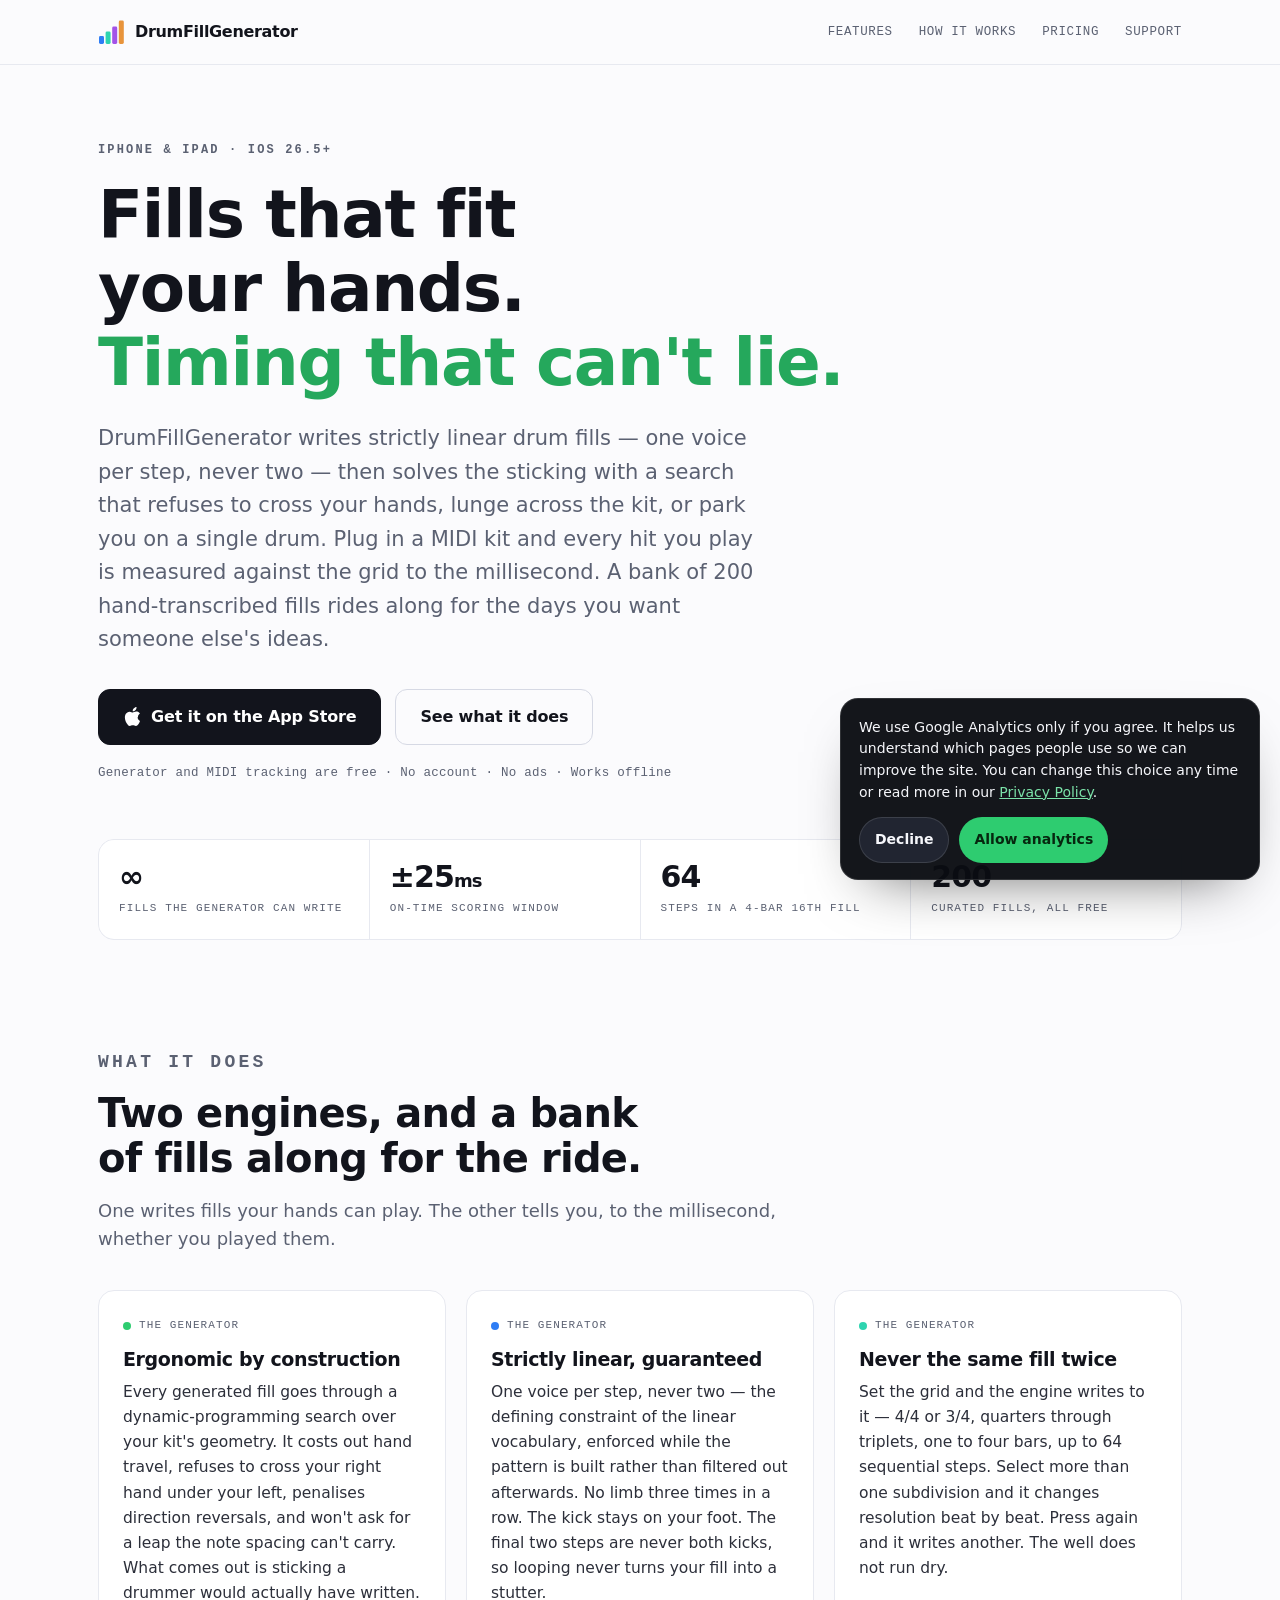
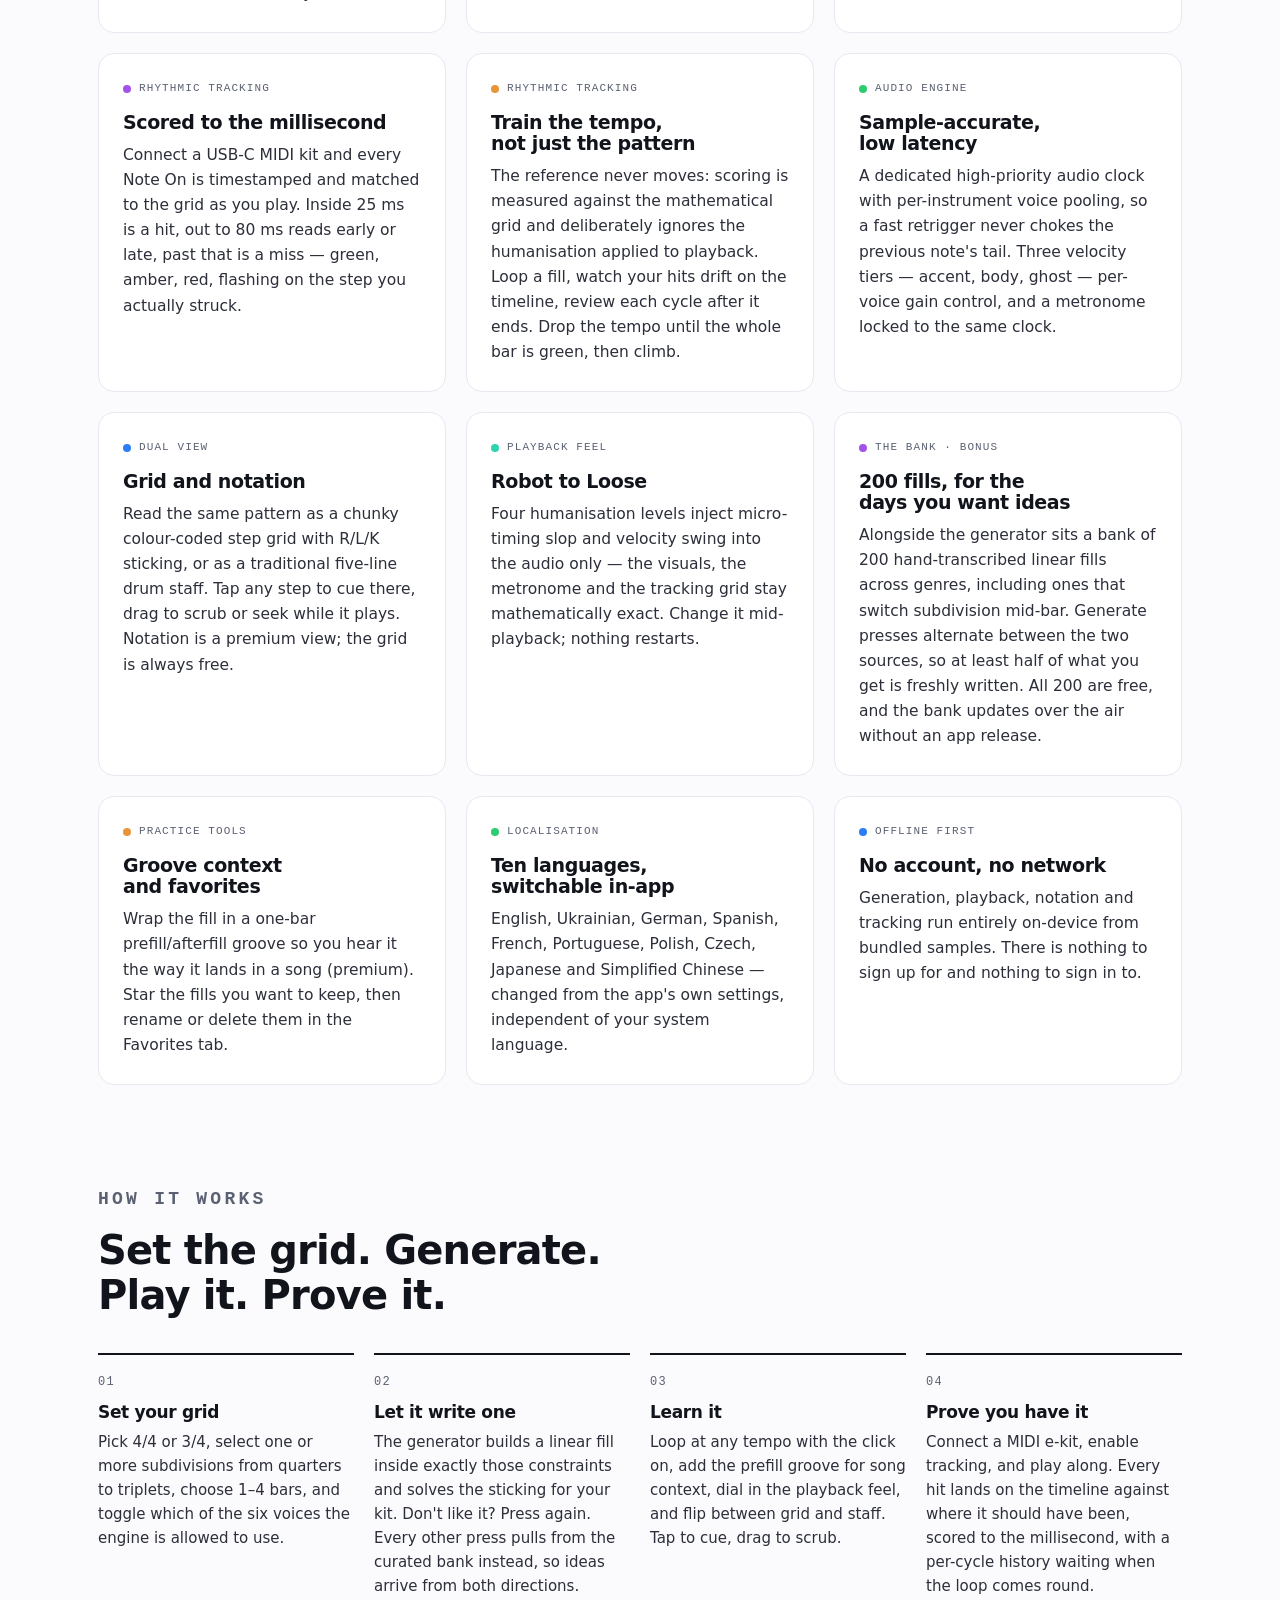
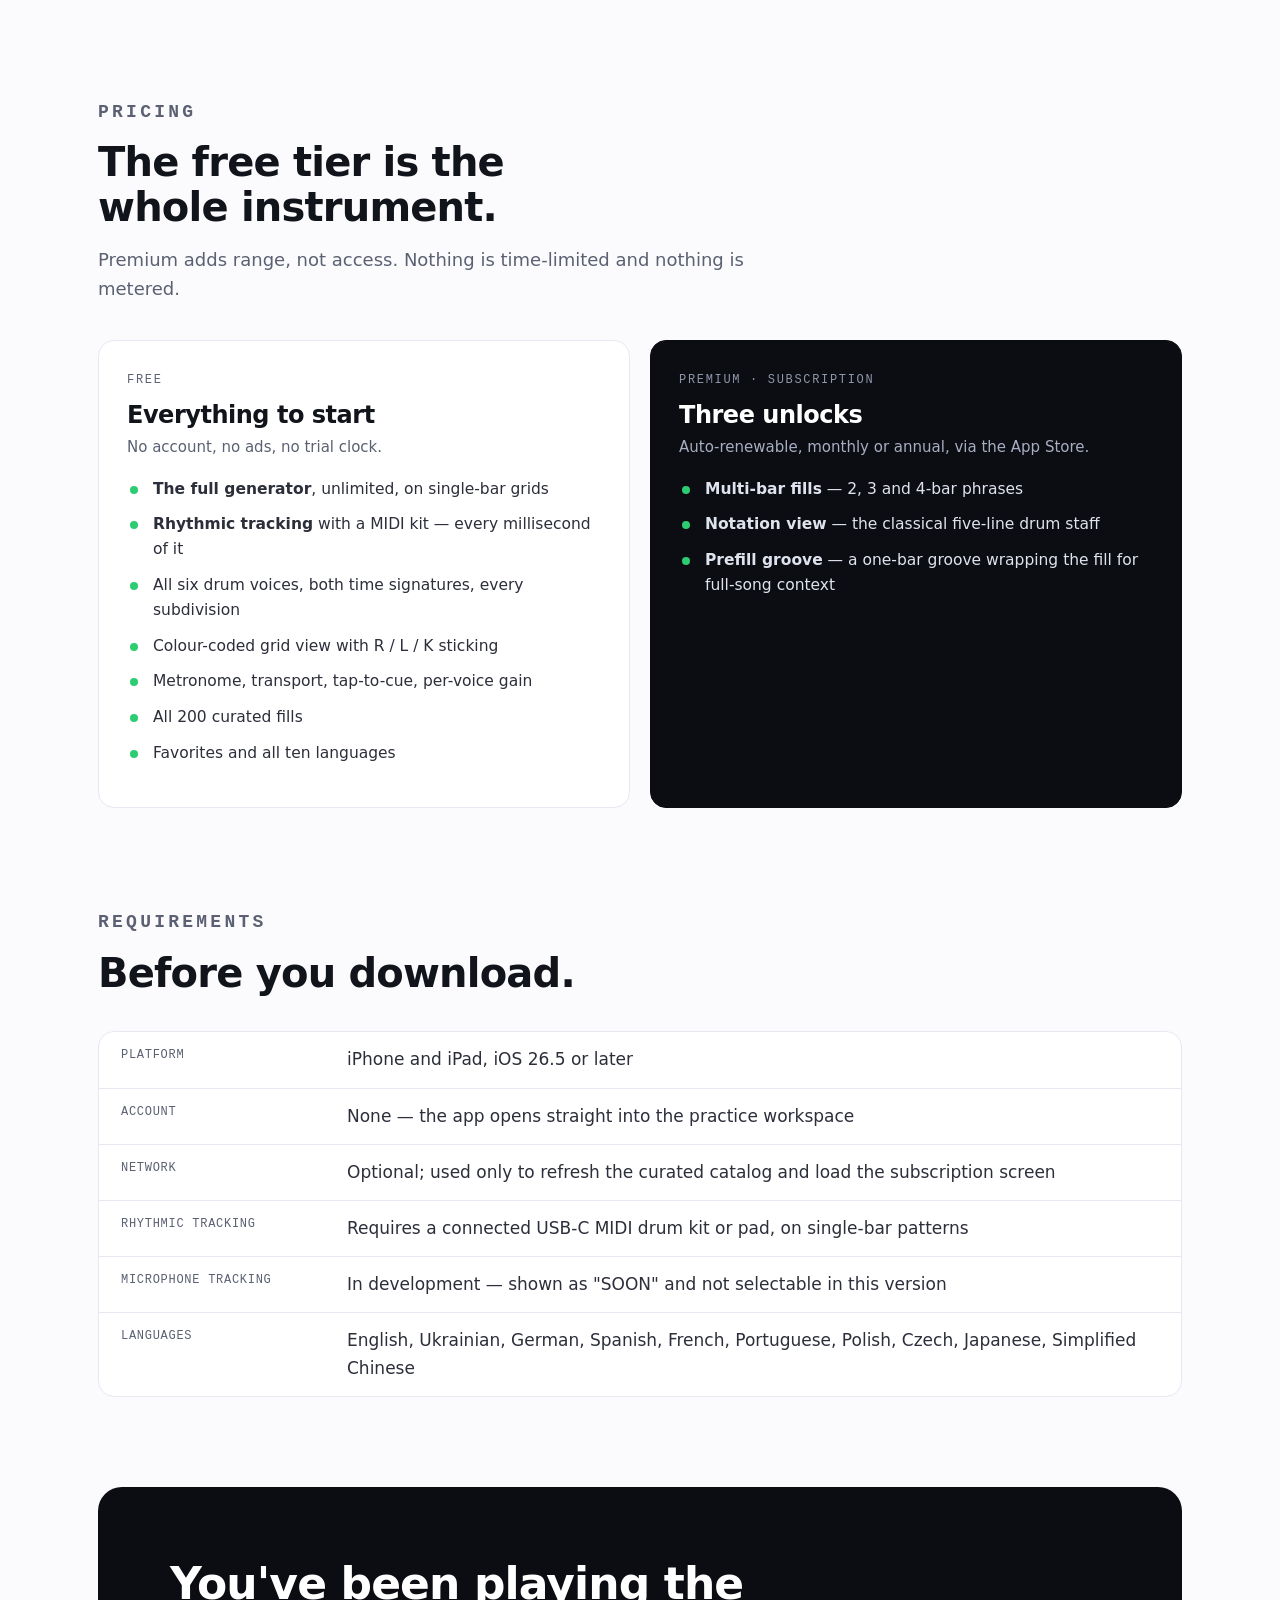
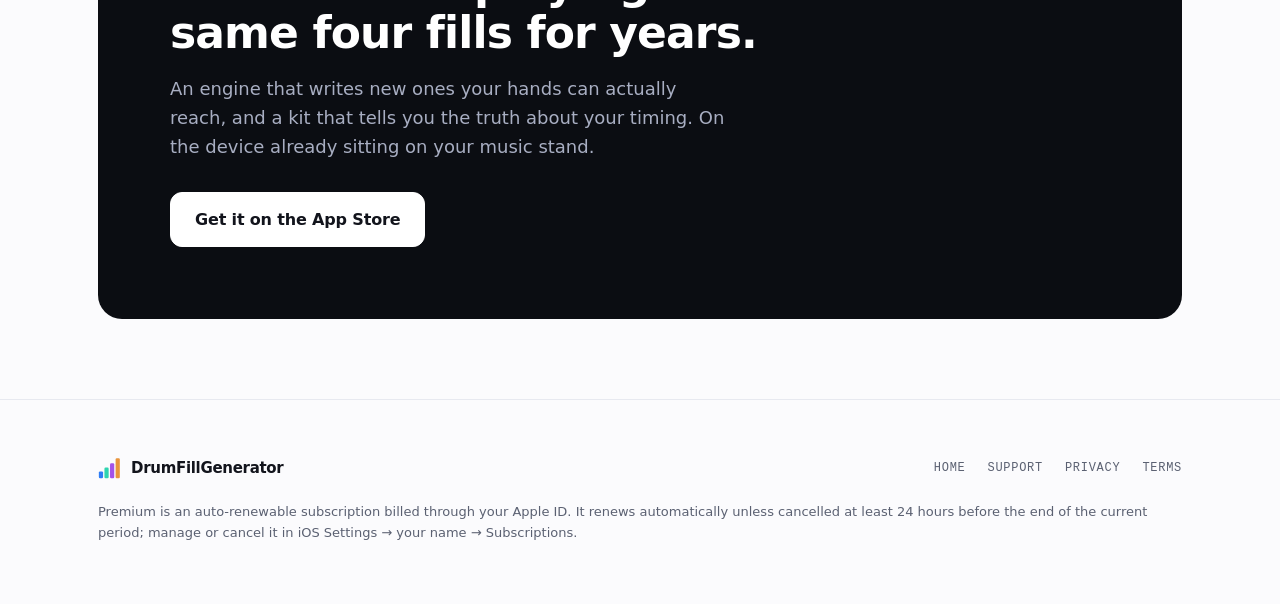
==== app.html @ 02c094da "feat: add support and marketing pages, lead with the generator and tracking Two new pages for the Ap" ====
<!DOCTYPE html>
<html lang="en">
<head>
<!-- Google Tag Manager -->
<script>(function(w,d,s,l,i){w[l]=w[l]||[];w[l].push({'gtm.start':
new Date().getTime(),event:'gtm.js'});var f=d.getElementsByTagName(s)[0],
j=d.createElement(s),dl=l!='dataLayer'?'&l='+l:'';j.async=true;j.src=
'https://www.googletagmanager.com/gtm.js?id='+i+dl;f.parentNode.insertBefore(j,f);
})(window,document,'script','dataLayer','GTM-K79T2774');</script>
<!-- End Google Tag Manager -->
<script>
  window.DRUMFILL_GA_ID = 'G-D79FNVPJES';
  window['ga-disable-' + window.DRUMFILL_GA_ID] = true;
  window.dataLayer = window.dataLayer || [];
  function gtag(){dataLayer.push(arguments);}
  gtag('consent', 'default', {
    analytics_storage: 'denied',
    ad_storage: 'denied',
    ad_user_data: 'denied',
    ad_personalization: 'denied',
    wait_for_update: 500
  });
  gtag('set', 'ads_data_redaction', true);
</script>
<script async src="https://www.googletagmanager.com/gtag/js?id=G-D79FNVPJES"></script>
<script src="consent-manager.js"></script>
<meta charset="utf-8">
<meta name="viewport" content="width=device-width, initial-scale=1">
<title>DrumFillGenerator for iOS — a drum fill engine that fits your hands</title>
<meta name="description" content="DrumFillGenerator for iPhone and iPad: an ergonomic linear drum fill generator that solves the sticking for your kit, plus real-time MIDI timing feedback scored to the millisecond. 200 curated fills included.">
<link rel="canonical" href="https://drumfillgenerator.com/app.html">
<meta name="theme-color" content="#0B0D12">
<meta name="robots" content="index, follow">
<meta property="og:type" content="website">
<meta property="og:title" content="DrumFillGenerator for iOS — a drum fill engine that fits your hands">
<meta property="og:description" content="An ergonomic linear fill generator that solves the sticking for your kit, and MIDI timing feedback scored to the millisecond. 200 curated fills along for the ride. iPhone and iPad.">
<meta property="og:url" content="https://drumfillgenerator.com/app.html">
<meta property="og:image" content="https://drumfillgenerator.com/og-image.png">
<meta property="og:image:type" content="image/png">
<meta property="og:image:width" content="1200">
<meta property="og:image:height" content="630">
<meta name="twitter:card" content="summary_large_image">
<meta name="twitter:title" content="DrumFillGenerator for iOS — a drum fill engine that fits your hands">
<meta name="twitter:description" content="An ergonomic linear fill generator that solves the sticking for your kit, and MIDI timing feedback scored to the millisecond.">
<meta name="twitter:image" content="https://drumfillgenerator.com/og-image.png">
<link rel="icon" href='data:image/svg+xml,<svg xmlns="http://www.w3.org/2000/svg" viewBox="0 0 26 26"><rect x="1" y="17" width="5" height="8" rx="1.4" fill="%232E7DF5"/><rect x="7.6" y="12.5" width="5" height="12.5" rx="1.4" fill="%232ED4B0"/><rect x="14.2" y="7.5" width="5" height="17.5" rx="1.4" fill="%23A352E8"/><rect x="20.8" y="1.5" width="5" height="23.5" rx="1.4" fill="%23E8943B"/></svg>'>
</head>
<body>
<!-- Google Tag Manager (noscript) -->
<noscript><iframe src="https://www.googletagmanager.com/ns.html?id=GTM-K79T2774"
height="0" width="0" style="display:none;visibility:hidden"></iframe></noscript>
<!-- End Google Tag Manager (noscript) -->

<!--
  APP STORE LINK
  Every store CTA on this page carries class="js-store-cta". Once the app has an
  Apple ID, replace the href on each of them with the canonical product URL:
      https://apps.apple.com/app/drumfillgenerator/id<APPLE_ID>
  Until then they point at an App Store search, which resolves rather than 404s.
-->

<style>
  :root {
    --ground: #FBFBFD;
    --surface: #FFFFFF;
    --ink: #12141C;
    --muted: #5B6172;
    --hairline: #E7E9F0;
    --hairline-strong: #D6D9E4;
    --stage: #0B0D12;

    --green: #2ECC70;
    --green-deep: #25a85c;
    --blue: #2E7DF5;
    --teal: #2ED4B0;
    --purple: #A352E8;
    --amber: #E8943B;

    --sans: ui-sans-serif, -apple-system, BlinkMacSystemFont, "Segoe UI", system-ui, sans-serif;
    --mono: ui-monospace, "SF Mono", "JetBrains Mono", "Menlo", "Cascadia Code", monospace;

    --maxw: 1140px;
    --r: 16px;
  }

  * { box-sizing: border-box; }

  body {
    margin: 0;
    background: var(--ground);
    color: var(--ink);
    font-family: var(--sans);
    font-size: 17px;
    line-height: 1.6;
    -webkit-font-smoothing: antialiased;
    text-rendering: optimizeLegibility;
  }

  .wrap { width: 100%; max-width: var(--maxw); margin: 0 auto; padding: 0 28px; }
  a { color: inherit; }

  .eyebrow {
    font-family: var(--mono); font-size: 12px; font-weight: 600;
    letter-spacing: 0.18em; text-transform: uppercase; color: var(--muted); margin: 0;
  }

  h1, h2, h3 { margin: 0; text-wrap: balance; letter-spacing: -0.02em; line-height: 1.12; }

  /* ---------- NAV ---------- */
  .nav {
    position: sticky; top: 0; z-index: 50;
    background: color-mix(in srgb, var(--ground) 86%, transparent);
    backdrop-filter: saturate(1.4) blur(12px);
    -webkit-backdrop-filter: saturate(1.4) blur(12px);
    border-bottom: 1px solid var(--hairline);
  }
  .nav-inner { display: flex; align-items: center; gap: 24px; height: 64px; }
  .brand { display: flex; align-items: center; gap: 11px; text-decoration: none; font-weight: 700; letter-spacing: -0.02em; font-size: 16px; }
  .brand svg { display: block; }
  .nav-links { display: flex; gap: 26px; margin-left: auto; align-items: center; }
  .nav-links a {
    font-family: var(--mono); font-size: 12.5px; letter-spacing: 0.05em; text-transform: uppercase;
    color: var(--muted); text-decoration: none; transition: color .18s ease;
  }
  .nav-links a:hover { color: var(--ink); }
  @media (max-width: 760px) { .nav-links { display: none; } }

  /* ---------- BUTTONS ---------- */
  .btn {
    display: inline-flex; align-items: center; gap: 10px;
    padding: 14px 24px; border-radius: 12px; text-decoration: none;
    font-weight: 700; font-size: 16px; letter-spacing: -0.01em;
    background: var(--ink); color: #fff; border: 1px solid var(--ink);
    transition: transform .16s ease, opacity .16s ease;
  }
  .btn:hover { transform: translateY(-1px); opacity: .92; }
  .btn.ghost { background: transparent; color: var(--ink); border-color: var(--hairline-strong); }
  .btn svg { display: block; }

  /* ---------- HERO ---------- */
  .hero { padding: 76px 0 8px; }
  .hero h1 { font-size: clamp(38px, 6vw, 66px); font-weight: 900; margin: 18px 0 0; }
  .hero h1 .accent { color: var(--green-deep); }
  .hero .lede { font-size: clamp(18px, 2.1vw, 21px); color: var(--muted); max-width: 660px; margin: 22px 0 0; }
  .hero .cta { display: flex; gap: 14px; flex-wrap: wrap; margin: 32px 0 0; }
  .hero .fine { font-family: var(--mono); font-size: 12.5px; color: var(--muted); margin: 18px 0 0; letter-spacing: 0.02em; }

  /* ---------- STAT STRIP ---------- */
  .stats {
    display: grid; grid-template-columns: repeat(4, 1fr); gap: 1px;
    background: var(--hairline); border: 1px solid var(--hairline);
    border-radius: var(--r); overflow: hidden; margin: 56px 0 0;
  }
  .stats .cell { background: var(--surface); padding: 22px 20px; }
  .stats .n { font-size: 30px; font-weight: 900; letter-spacing: -0.03em; line-height: 1; }
  .stats .l {
    font-family: var(--mono); font-size: 11px; letter-spacing: 0.1em; text-transform: uppercase;
    color: var(--muted); margin-top: 8px;
  }
  @media (max-width: 860px) { .stats { grid-template-columns: repeat(2, 1fr); } }

  /* ---------- SECTIONS ---------- */
  section { padding: 84px 0 0; }
  .sec-head { max-width: 700px; margin-bottom: 36px; }
  .sec-head h2 { font-size: clamp(28px, 3.6vw, 40px); font-weight: 800; margin-top: 14px; }
  .sec-head p { color: var(--muted); font-size: 18px; margin: 16px 0 0; }

  .cards { display: grid; grid-template-columns: repeat(3, 1fr); gap: 20px; }
  @media (max-width: 980px) { .cards { grid-template-columns: repeat(2, 1fr); } }
  @media (max-width: 620px) { .cards { grid-template-columns: 1fr; } }
  .card {
    background: var(--surface); border: 1px solid var(--hairline);
    border-radius: var(--r); padding: 26px 24px;
  }
  .card .tag {
    font-family: var(--mono); font-size: 11px; letter-spacing: 0.1em; text-transform: uppercase;
    color: var(--muted); display: flex; align-items: center; gap: 8px;
  }
  .card .tag::before { content: ""; width: 8px; height: 8px; border-radius: 50%; background: var(--green); }
  .card.b .tag::before { background: var(--blue); }
  .card.t .tag::before { background: var(--teal); }
  .card.p .tag::before { background: var(--purple); }
  .card.a .tag::before { background: var(--amber); }
  .card h3 { font-size: 19px; font-weight: 800; margin: 14px 0 10px; }
  .card p { color: #2c2f3a; margin: 0; font-size: 15.5px; line-height: 1.62; }

  /* ---------- STEPS ---------- */
  .steps { display: grid; grid-template-columns: repeat(4, 1fr); gap: 20px; }
  @media (max-width: 900px) { .steps { grid-template-columns: repeat(2, 1fr); } }
  @media (max-width: 560px) { .steps { grid-template-columns: 1fr; } }
  .step { border-top: 2px solid var(--ink); padding-top: 18px; }
  .step .n { font-family: var(--mono); font-size: 12px; letter-spacing: 0.1em; color: var(--muted); }
  .step h3 { font-size: 17px; font-weight: 800; margin: 10px 0 8px; }
  .step p { color: #2c2f3a; font-size: 15px; margin: 0; }

  /* ---------- PRICING ---------- */
  .tiers { display: grid; grid-template-columns: 1fr 1fr; gap: 20px; }
  @media (max-width: 760px) { .tiers { grid-template-columns: 1fr; } }
  .tier {
    background: var(--surface); border: 1px solid var(--hairline);
    border-radius: var(--r); padding: 30px 28px;
  }
  .tier.pro { background: var(--stage); border-color: var(--stage); color: #fff; }
  .tier .name {
    font-family: var(--mono); font-size: 12px; letter-spacing: 0.14em; text-transform: uppercase; color: var(--muted);
  }
  .tier.pro .name { color: #8f96ab; }
  .tier h3 { font-size: 24px; font-weight: 800; margin: 12px 0 6px; }
  .tier .sub { color: var(--muted); font-size: 15px; margin: 0 0 18px; }
  .tier.pro .sub { color: #a8aec2; }
  .tier ul { list-style: none; margin: 0; padding: 0; }
  .tier li { position: relative; padding-left: 26px; margin: 11px 0; font-size: 15.5px; color: #2c2f3a; }
  .tier.pro li { color: #dfe3ee; }
  .tier li::before {
    content: ""; position: absolute; left: 3px; top: 9px;
    width: 8px; height: 8px; border-radius: 50%; background: var(--green);
  }

  /* ---------- SPEC ---------- */
  .spec { border: 1px solid var(--hairline); border-radius: var(--r); overflow: hidden; background: var(--surface); }
  .spec .r { display: flex; gap: 16px; padding: 14px 22px; border-top: 1px solid var(--hairline); flex-wrap: wrap; }
  .spec .r:first-child { border-top: 0; }
  .spec .k {
    font-family: var(--mono); font-size: 12px; letter-spacing: 0.06em; text-transform: uppercase;
    color: var(--muted); min-width: 210px;
  }
  .spec .v { color: #2c2f3a; flex: 1; min-width: 220px; }

  /* ---------- CLOSER ---------- */
  .closer {
    margin: 90px 0 0; background: var(--stage); color: #fff;
    border-radius: 24px; padding: clamp(40px, 6vw, 72px);
  }
  .closer h2 { font-size: clamp(28px, 4vw, 44px); font-weight: 900; }
  .closer p { color: #a8aec2; font-size: 18px; max-width: 560px; margin: 18px 0 0; }
  .closer .btn { background: #fff; color: var(--ink); border-color: #fff; margin-top: 30px; }

  /* ---------- FOOTER ---------- */
  .foot { padding: 56px 0 60px; margin-top: 80px; border-top: 1px solid var(--hairline); }
  .foot-inner { display: flex; justify-content: space-between; gap: 24px; flex-wrap: wrap; align-items: center; }
  .foot .brand { font-size: 15px; }
  .foot-links { display: flex; gap: 22px; flex-wrap: wrap; }
  .foot-links a {
    font-family: var(--mono); font-size: 12px; letter-spacing: 0.06em; text-transform: uppercase;
    color: var(--muted); text-decoration: none; transition: color .18s ease;
  }
  .foot-links a:hover { color: var(--ink); }
  .foot .legal { font-size: 13px; color: var(--muted); margin: 22px 0 0; }

  :focus-visible { outline: 2px solid var(--green); outline-offset: 2px; border-radius: 4px; }
</style>

<!-- NAV -->
<nav class="nav">
  <div class="wrap nav-inner">
    <a class="brand" href="index.html" aria-label="DrumFillGenerator home">
      <svg width="26" height="26" viewBox="0 0 26 26" fill="none" aria-hidden="true">
        <rect x="1" y="17" width="5" height="8" rx="1.4" fill="#2E7DF5"/>
        <rect x="7.6" y="12.5" width="5" height="12.5" rx="1.4" fill="#2ED4B0"/>
        <rect x="14.2" y="7.5" width="5" height="17.5" rx="1.4" fill="#A352E8"/>
        <rect x="20.8" y="1.5" width="5" height="23.5" rx="1.4" fill="#E8943B"/>
      </svg>
      <span>DrumFillGenerator</span>
    </a>
    <div class="nav-links">
      <a href="#features">Features</a>
      <a href="#how">How it works</a>
      <a href="#pricing">Pricing</a>
      <a href="support.html">Support</a>
    </div>
  </div>
</nav>

<!-- HERO -->
<header class="hero">
  <div class="wrap">
    <p class="eyebrow">iPhone &amp; iPad · iOS 26.5+</p>
    <h1>Fills that fit<br>your hands.<br><span class="accent">Timing that can't lie.</span></h1>
    <p class="lede">DrumFillGenerator writes strictly linear drum fills — one voice per step, never two — then solves the sticking with a search that refuses to cross your hands, lunge across the kit, or park you on a single drum. Plug in a MIDI kit and every hit you play is measured against the grid to the millisecond. A bank of 200 hand-transcribed fills rides along for the days you want someone else's ideas.</p>
    <div class="cta">
      <a class="btn js-store-cta" href="https://apps.apple.com/search?term=drumfillgenerator">
        <svg width="18" height="21" viewBox="0 0 17 20" fill="currentColor" aria-hidden="true"><path d="M14.1 10.6c0-2.3 1.9-3.4 2-3.5-1.1-1.6-2.8-1.8-3.4-1.8-1.4-.1-2.8.9-3.5.9-.7 0-1.8-.9-3-.8-1.5 0-2.9.9-3.7 2.3-1.6 2.7-.4 6.8 1.1 9 .7 1.1 1.6 2.3 2.8 2.3 1.1 0 1.5-.7 2.9-.7 1.3 0 1.7.7 2.9.7 1.2 0 2-1.1 2.7-2.2.9-1.2 1.2-2.5 1.2-2.5 0-.1-2.3-.9-2.3-3.5zM11.9 3.8c.6-.8 1-1.8.9-2.9-.9 0-2 .6-2.7 1.4-.6.7-1.1 1.8-.9 2.8 1 .1 2-.5 2.7-1.3z"/></svg>
        Get it on the App Store
      </a>
      <a class="btn ghost" href="#features">See what it does</a>
    </div>
    <p class="fine">Generator and MIDI tracking are free · No account · No ads · Works offline</p>

    <div class="stats">
      <div class="cell"><div class="n">∞</div><div class="l">Fills the generator can write</div></div>
      <div class="cell"><div class="n">±25<span style="font-size:18px">ms</span></div><div class="l">On-time scoring window</div></div>
      <div class="cell"><div class="n">64</div><div class="l">Steps in a 4-bar 16th fill</div></div>
      <div class="cell"><div class="n">200</div><div class="l">Curated fills, all free</div></div>
    </div>
  </div>
</header>

<!-- FEATURES -->
<section id="features">
  <div class="wrap">
    <div class="sec-head">
      <p class="eyebrow">What it does</p>
      <h2>Two engines, and a bank of fills along for the ride.</h2>
      <p>One writes fills your hands can play. The other tells you, to the millisecond, whether you played them.</p>
    </div>

    <div class="cards">
      <div class="card">
        <div class="tag">The generator</div>
        <h3>Ergonomic by construction</h3>
        <p>Every generated fill goes through a dynamic-programming search over your kit's geometry. It costs out hand travel, refuses to cross your right hand under your left, penalises direction reversals, and won't ask for a leap the note spacing can't carry. What comes out is sticking a drummer would actually have written.</p>
      </div>

      <div class="card b">
        <div class="tag">The generator</div>
        <h3>Strictly linear, guaranteed</h3>
        <p>One voice per step, never two — the defining constraint of the linear vocabulary, enforced while the pattern is built rather than filtered out afterwards. No limb three times in a row. The kick stays on your foot. The final two steps are never both kicks, so looping never turns your fill into a stutter.</p>
      </div>

      <div class="card t">
        <div class="tag">The generator</div>
        <h3>Never the same fill twice</h3>
        <p>Set the grid and the engine writes to it — 4/4 or 3/4, quarters through triplets, one to four bars, up to 64 sequential steps. Select more than one subdivision and it changes resolution beat by beat. Press again and it writes another. The well does not run dry.</p>
      </div>

      <div class="card p">
        <div class="tag">Rhythmic tracking</div>
        <h3>Scored to the millisecond</h3>
        <p>Connect a USB-C MIDI kit and every Note On is timestamped and matched to the grid as you play. Inside 25 ms is a hit, out to 80 ms reads early or late, past that is a miss — green, amber, red, flashing on the step you actually struck.</p>
      </div>

      <div class="card a">
        <div class="tag">Rhythmic tracking</div>
        <h3>Train the tempo, not just the pattern</h3>
        <p>The reference never moves: scoring is measured against the mathematical grid and deliberately ignores the humanisation applied to playback. Loop a fill, watch your hits drift on the timeline, review each cycle after it ends. Drop the tempo until the whole bar is green, then climb.</p>
      </div>

      <div class="card">
        <div class="tag">Audio engine</div>
        <h3>Sample-accurate, low latency</h3>
        <p>A dedicated high-priority audio clock with per-instrument voice pooling, so a fast retrigger never chokes the previous note's tail. Three velocity tiers — accent, body, ghost — per-voice gain control, and a metronome locked to the same clock.</p>
      </div>

      <div class="card b">
        <div class="tag">Dual view</div>
        <h3>Grid and notation</h3>
        <p>Read the same pattern as a chunky colour-coded step grid with R/L/K sticking, or as a traditional five-line drum staff. Tap any step to cue there, drag to scrub or seek while it plays. Notation is a premium view; the grid is always free.</p>
      </div>

      <div class="card t">
        <div class="tag">Playback feel</div>
        <h3>Robot to Loose</h3>
        <p>Four humanisation levels inject micro-timing slop and velocity swing into the audio only — the visuals, the metronome and the tracking grid stay mathematically exact. Change it mid-playback; nothing restarts.</p>
      </div>

      <div class="card p">
        <div class="tag">The bank · bonus</div>
        <h3>200 fills, for the days you want ideas</h3>
        <p>Alongside the generator sits a bank of 200 hand-transcribed linear fills across genres, including ones that switch subdivision mid-bar. Generate presses alternate between the two sources, so at least half of what you get is freshly written. All 200 are free, and the bank updates over the air without an app release.</p>
      </div>

      <div class="card a">
        <div class="tag">Practice tools</div>
        <h3>Groove context and favorites</h3>
        <p>Wrap the fill in a one-bar prefill/afterfill groove so you hear it the way it lands in a song (premium). Star the fills you want to keep, then rename or delete them in the Favorites tab.</p>
      </div>

      <div class="card">
        <div class="tag">Localisation</div>
        <h3>Ten languages, switchable in-app</h3>
        <p>English, Ukrainian, German, Spanish, French, Portuguese, Polish, Czech, Japanese and Simplified Chinese — changed from the app's own settings, independent of your system language.</p>
      </div>

      <div class="card b">
        <div class="tag">Offline first</div>
        <h3>No account, no network</h3>
        <p>Generation, playback, notation and tracking run entirely on-device from bundled samples. There is nothing to sign up for and nothing to sign in to.</p>
      </div>
    </div>
  </div>
</section>

<!-- HOW -->
<section id="how">
  <div class="wrap">
    <div class="sec-head">
      <p class="eyebrow">How it works</p>
      <h2>Set the grid. Generate. Play it. Prove it.</h2>
    </div>
    <div class="steps">
      <div class="step">
        <div class="n">01</div>
        <h3>Set your grid</h3>
        <p>Pick 4/4 or 3/4, select one or more subdivisions from quarters to triplets, choose 1–4 bars, and toggle which of the six voices the engine is allowed to use.</p>
      </div>
      <div class="step">
        <div class="n">02</div>
        <h3>Let it write one</h3>
        <p>The generator builds a linear fill inside exactly those constraints and solves the sticking for your kit. Don't like it? Press again. Every other press pulls from the curated bank instead, so ideas arrive from both directions.</p>
      </div>
      <div class="step">
        <div class="n">03</div>
        <h3>Learn it</h3>
        <p>Loop at any tempo with the click on, add the prefill groove for song context, dial in the playback feel, and flip between grid and staff. Tap to cue, drag to scrub.</p>
      </div>
      <div class="step">
        <div class="n">04</div>
        <h3>Prove you have it</h3>
        <p>Connect a MIDI e-kit, enable tracking, and play along. Every hit lands on the timeline against where it should have been, scored to the millisecond, with a per-cycle history waiting when the loop comes round.</p>
      </div>
    </div>
  </div>
</section>

<!-- PRICING -->
<section id="pricing">
  <div class="wrap">
    <div class="sec-head">
      <p class="eyebrow">Pricing</p>
      <h2>The free tier is the whole instrument.</h2>
      <p>Premium adds range, not access. Nothing is time-limited and nothing is metered.</p>
    </div>
    <div class="tiers">
      <div class="tier">
        <div class="name">Free</div>
        <h3>Everything to start</h3>
        <p class="sub">No account, no ads, no trial clock.</p>
        <ul>
          <li><b>The full generator</b>, unlimited, on single-bar grids</li>
          <li><b>Rhythmic tracking</b> with a MIDI kit — every millisecond of it</li>
          <li>All six drum voices, both time signatures, every subdivision</li>
          <li>Colour-coded grid view with R / L / K sticking</li>
          <li>Metronome, transport, tap-to-cue, per-voice gain</li>
          <li>All 200 curated fills</li>
          <li>Favorites and all ten languages</li>
        </ul>
      </div>
      <div class="tier pro">
        <div class="name">Premium · subscription</div>
        <h3>Three unlocks</h3>
        <p class="sub">Auto-renewable, monthly or annual, via the App Store.</p>
        <ul>
          <li><b>Multi-bar fills</b> — 2, 3 and 4-bar phrases</li>
          <li><b>Notation view</b> — the classical five-line drum staff</li>
          <li><b>Prefill groove</b> — a one-bar groove wrapping the fill for full-song context</li>
        </ul>
      </div>
    </div>
  </div>
</section>

<!-- SPECS -->
<section id="specs">
  <div class="wrap">
    <div class="sec-head">
      <p class="eyebrow">Requirements</p>
      <h2>Before you download.</h2>
    </div>
    <div class="spec">
      <div class="r"><div class="k">Platform</div><div class="v">iPhone and iPad, iOS 26.5 or later</div></div>
      <div class="r"><div class="k">Account</div><div class="v">None — the app opens straight into the practice workspace</div></div>
      <div class="r"><div class="k">Network</div><div class="v">Optional; used only to refresh the curated catalog and load the subscription screen</div></div>
      <div class="r"><div class="k">Rhythmic tracking</div><div class="v">Requires a connected USB-C MIDI drum kit or pad, on single-bar patterns</div></div>
      <div class="r"><div class="k">Microphone tracking</div><div class="v">In development — shown as "SOON" and not selectable in this version</div></div>
      <div class="r"><div class="k">Languages</div><div class="v">English, Ukrainian, German, Spanish, French, Portuguese, Polish, Czech, Japanese, Simplified Chinese</div></div>
    </div>

    <div class="closer">
      <h2>You've been playing the same four fills for years.</h2>
      <p>An engine that writes new ones your hands can actually reach, and a kit that tells you the truth about your timing. On the device already sitting on your music stand.</p>
      <a class="btn js-store-cta" href="https://apps.apple.com/search?term=drumfillgenerator">Get it on the App Store</a>
    </div>
  </div>
</section>

<!-- FOOTER -->
<footer class="foot">
  <div class="wrap">
    <div class="foot-inner">
      <a class="brand" href="index.html">
        <svg width="22" height="22" viewBox="0 0 26 26" fill="none" aria-hidden="true">
          <rect x="1" y="17" width="5" height="8" rx="1.4" fill="#2E7DF5"/>
          <rect x="7.6" y="12.5" width="5" height="12.5" rx="1.4" fill="#2ED4B0"/>
          <rect x="14.2" y="7.5" width="5" height="17.5" rx="1.4" fill="#A352E8"/>
          <rect x="20.8" y="1.5" width="5" height="23.5" rx="1.4" fill="#E8943B"/>
        </svg>
        <span>DrumFillGenerator</span>
      </a>
      <div class="foot-links">
        <a href="index.html">Home</a>
        <a href="support.html">Support</a>
        <a href="privacy.html">Privacy</a>
        <a href="terms.html">Terms</a>
      </div>
    </div>
    <p class="legal">Premium is an auto-renewable subscription billed through your Apple ID. It renews automatically unless cancelled at least 24 hours before the end of the current period; manage or cancel it in iOS Settings → your name → Subscriptions.</p>
  </div>
</footer>
</body>
</html>
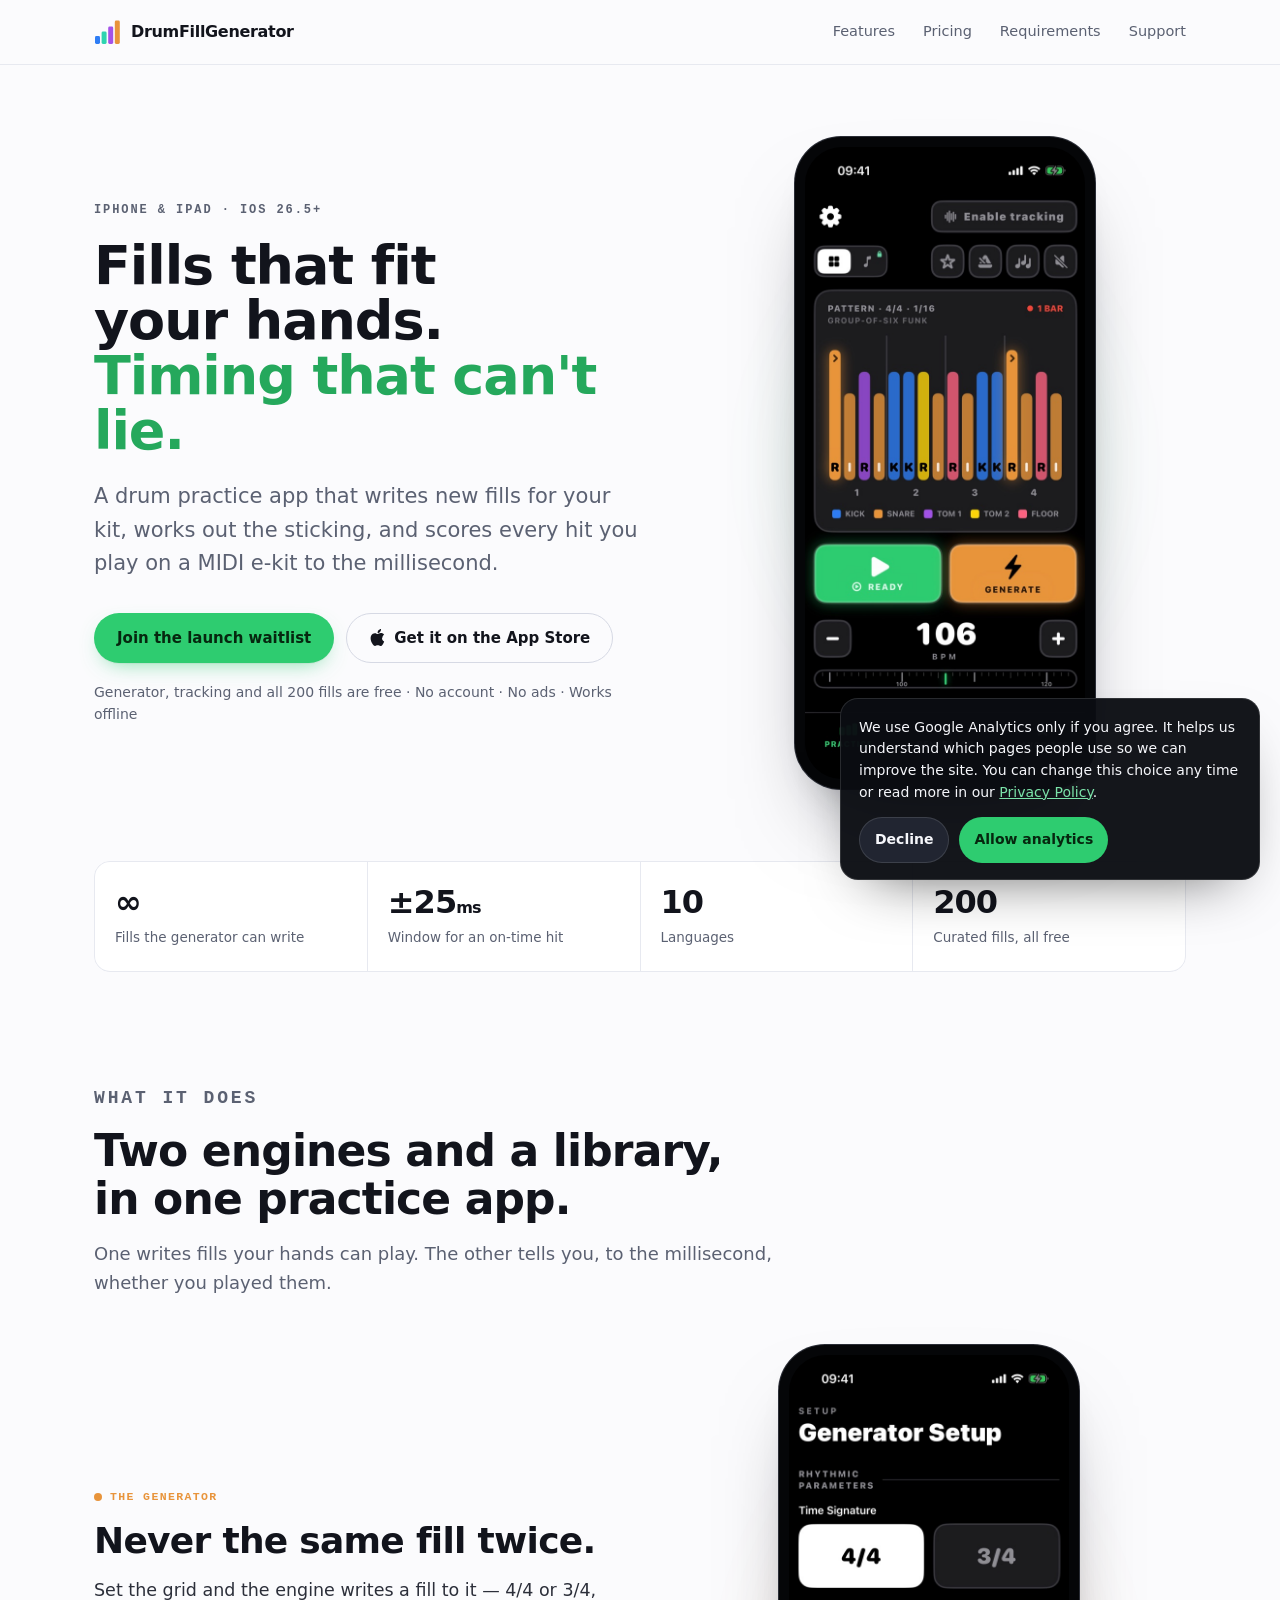
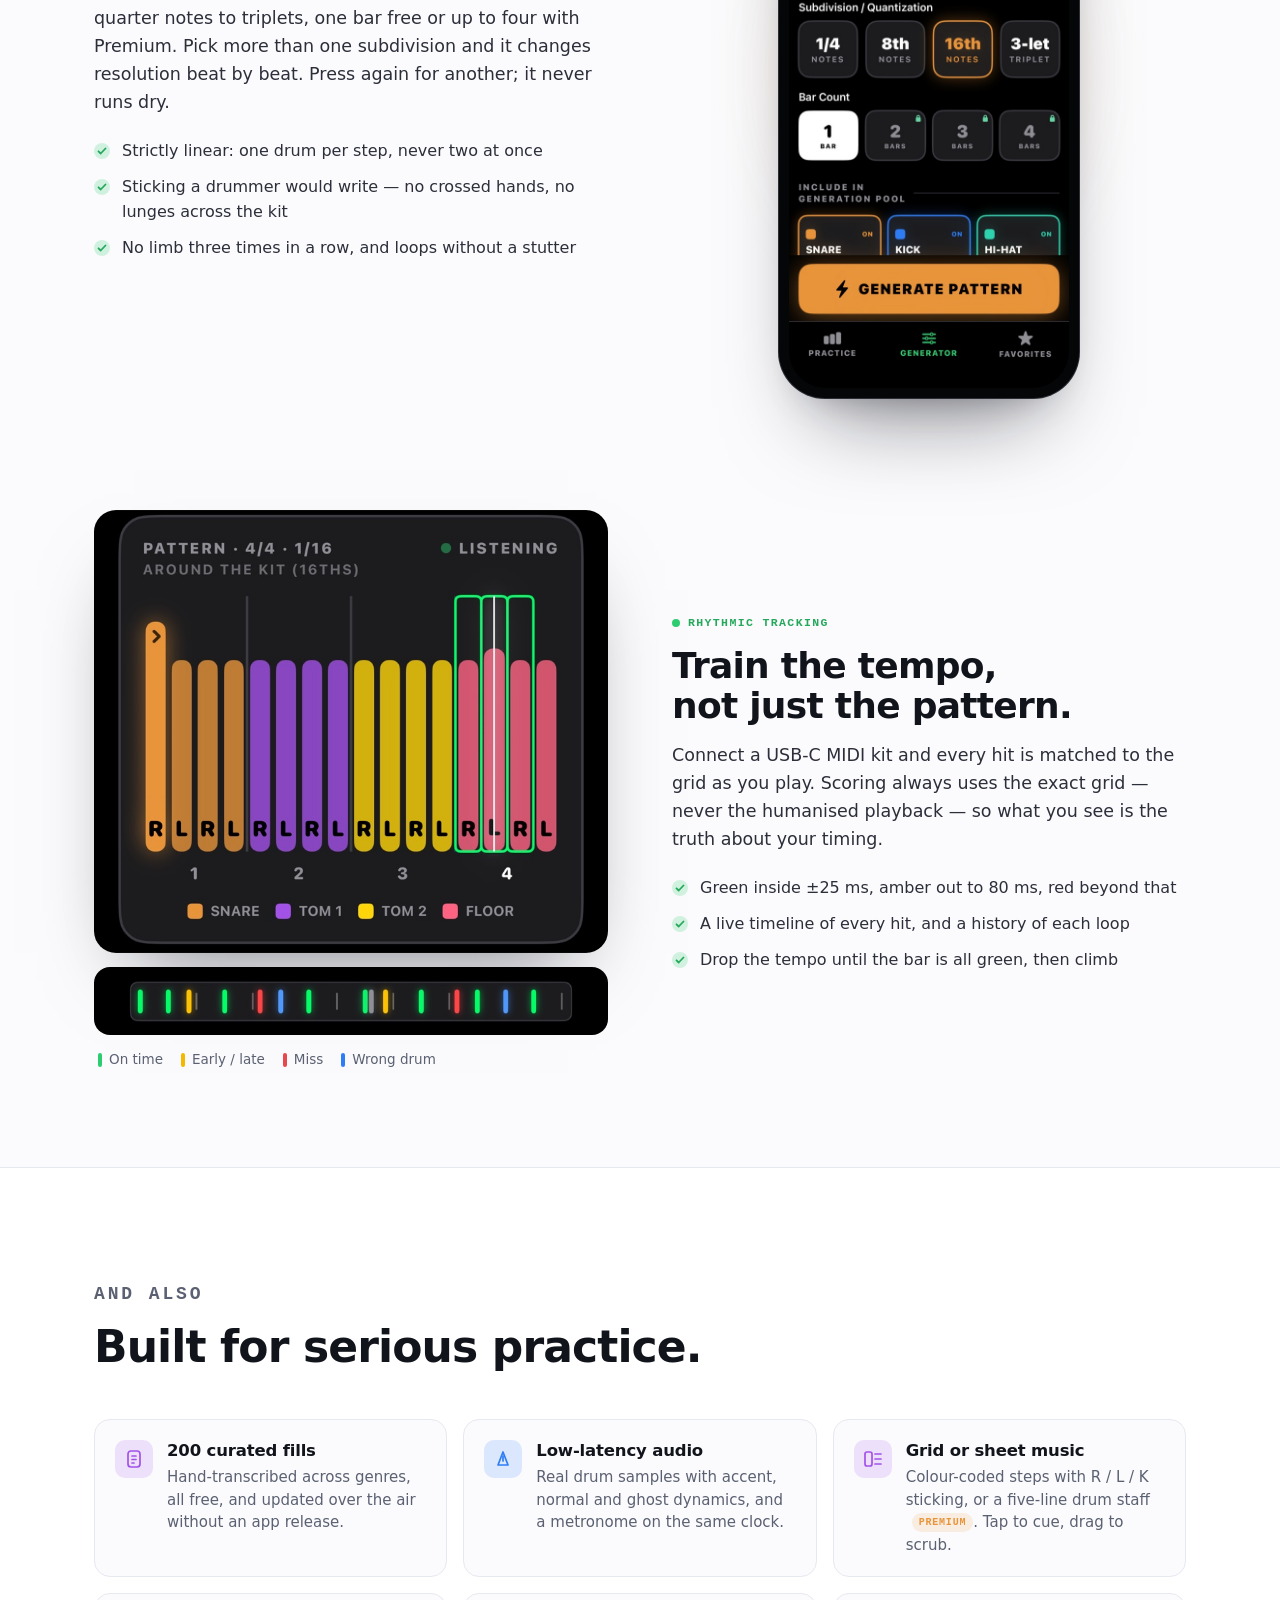
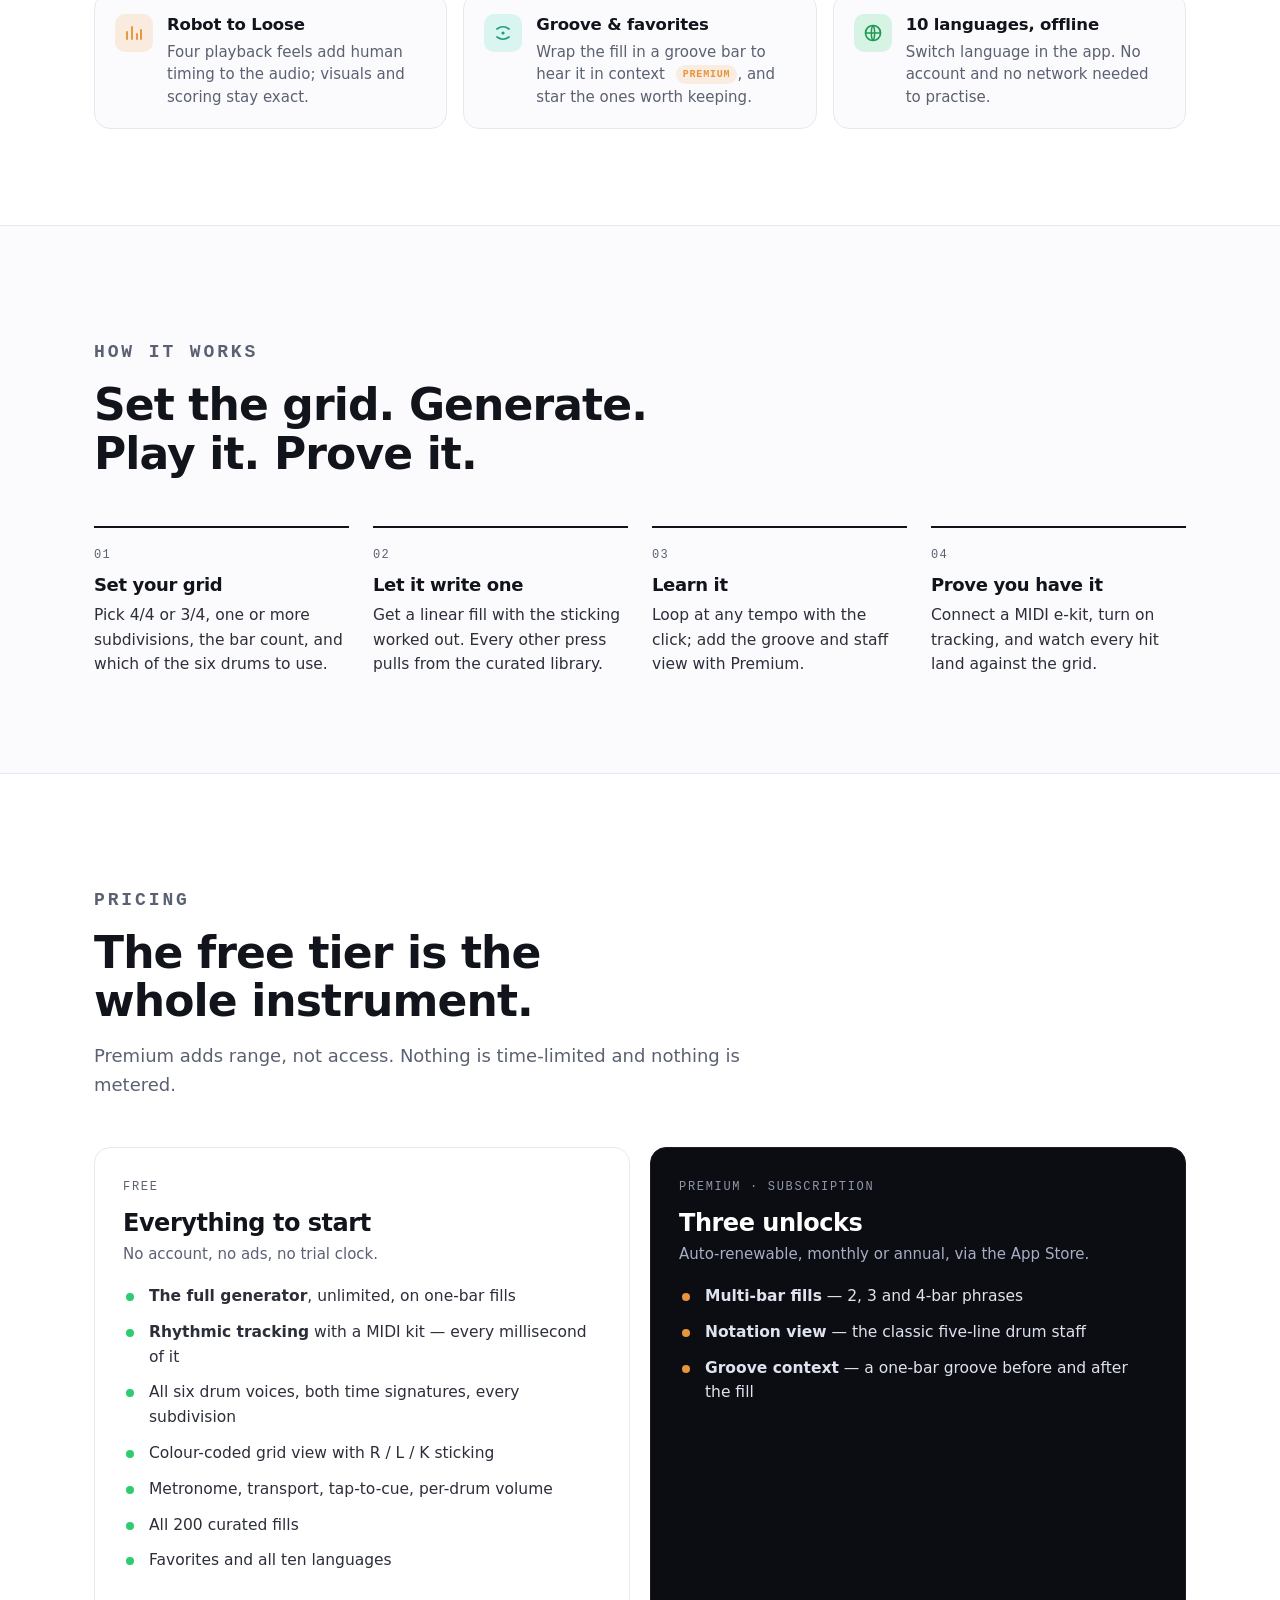
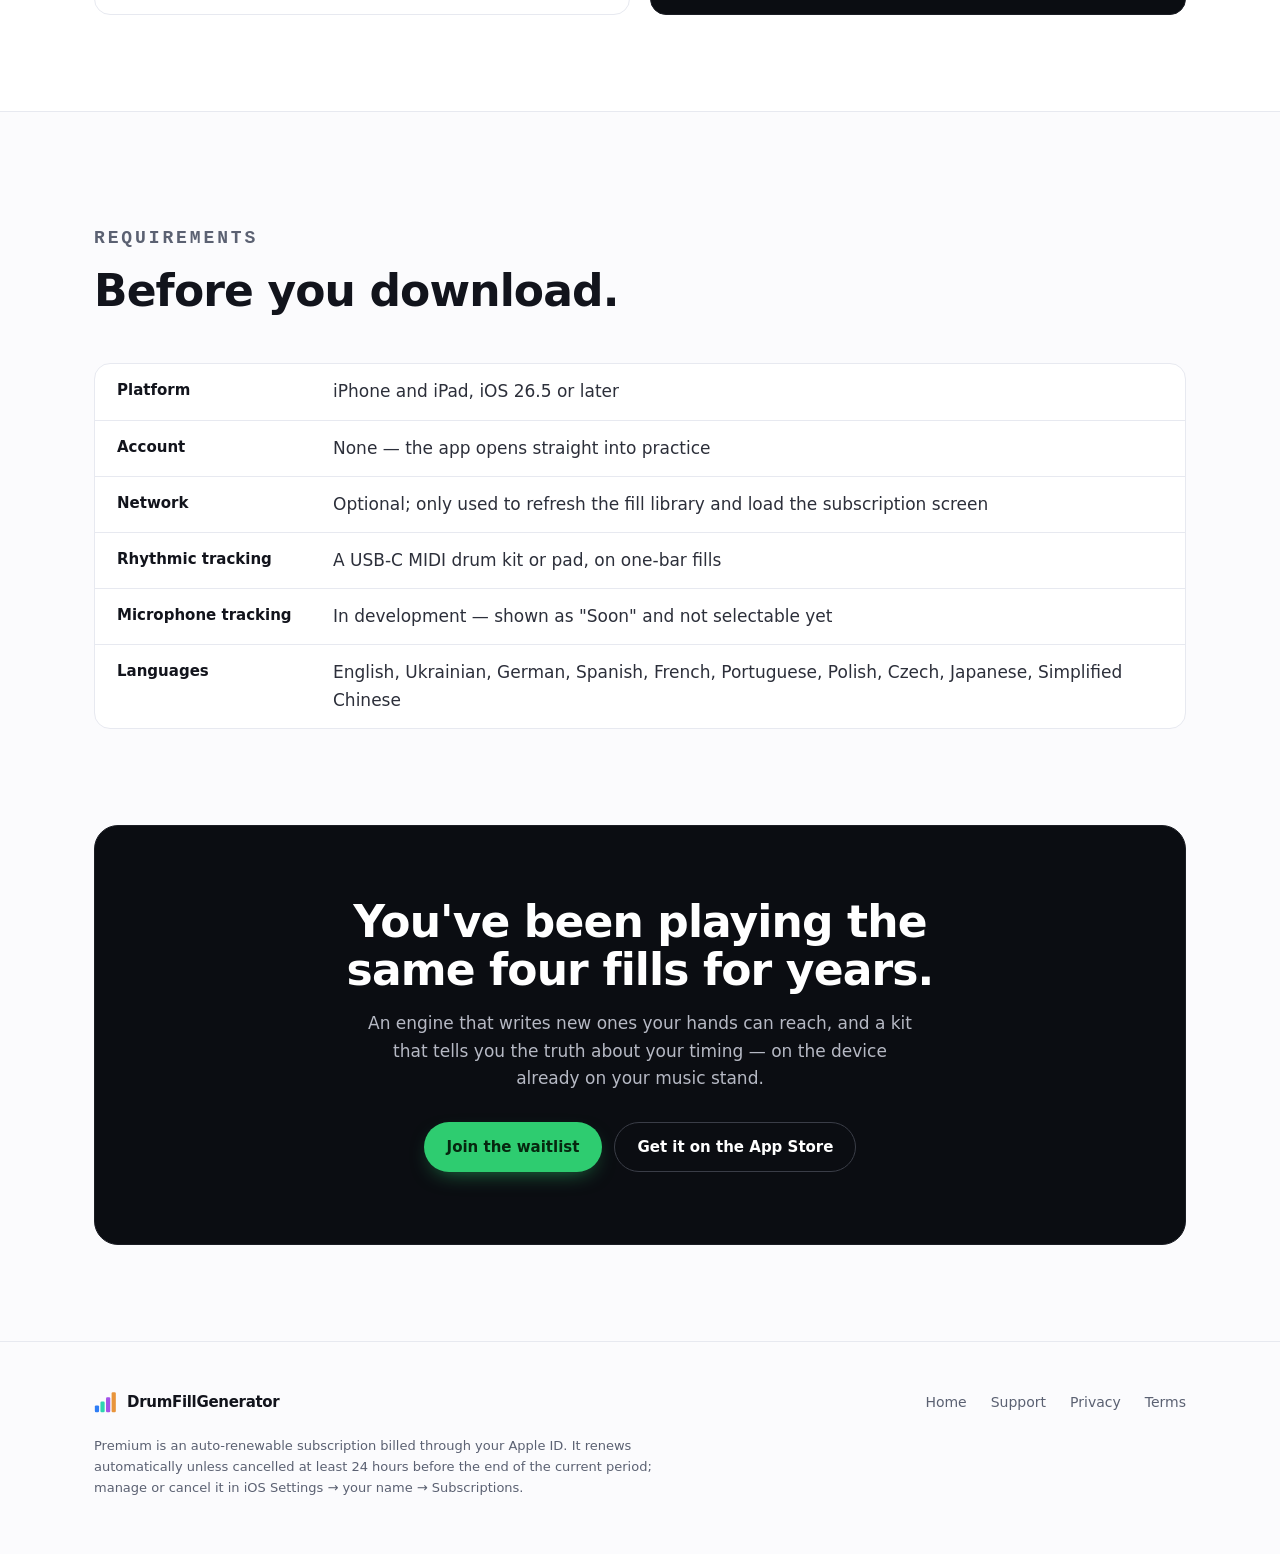
==== commit 27d896a7: "feat: redesign landing with app screenshots, shared styles and FAQ Co-Authored-By: Claude Opus 5.5 <" ====
--- a/app.html
+++ b/app.html
@@ -26,13 +26,13 @@
 <script src="consent-manager.js"></script>
 <meta charset="utf-8">
 <meta name="viewport" content="width=device-width, initial-scale=1">
-<title>DrumFillGenerator for iOS — a drum fill engine that fits your hands</title>
-<meta name="description" content="DrumFillGenerator for iPhone and iPad: an ergonomic linear drum fill generator that solves the sticking for your kit, plus real-time MIDI timing feedback scored to the millisecond. 200 curated fills included.">
+<title>DrumFillGenerator for iPhone &amp; iPad — features, pricing &amp; requirements</title>
+<meta name="description" content="Everything DrumFillGenerator does on iPhone and iPad: the linear fill generator, MIDI rhythmic tracking, 200 curated fills, what's free vs Premium, and what you need to run it.">
 <link rel="canonical" href="https://drumfillgenerator.com/app.html">
 <meta name="theme-color" content="#0B0D12">
 <meta name="robots" content="index, follow">
 <meta property="og:type" content="website">
-<meta property="og:title" content="DrumFillGenerator for iOS — a drum fill engine that fits your hands">
+<meta property="og:title" content="DrumFillGenerator for iPhone &amp; iPad — features, pricing &amp; requirements">
 <meta property="og:description" content="An ergonomic linear fill generator that solves the sticking for your kit, and MIDI timing feedback scored to the millisecond. 200 curated fills along for the ride. iPhone and iPad.">
 <meta property="og:url" content="https://drumfillgenerator.com/app.html">
 <meta property="og:image" content="https://drumfillgenerator.com/og-image.png">
@@ -40,10 +40,11 @@
 <meta property="og:image:width" content="1200">
 <meta property="og:image:height" content="630">
 <meta name="twitter:card" content="summary_large_image">
-<meta name="twitter:title" content="DrumFillGenerator for iOS — a drum fill engine that fits your hands">
+<meta name="twitter:title" content="DrumFillGenerator for iPhone &amp; iPad — features, pricing &amp; requirements">
 <meta name="twitter:description" content="An ergonomic linear fill generator that solves the sticking for your kit, and MIDI timing feedback scored to the millisecond.">
 <meta name="twitter:image" content="https://drumfillgenerator.com/og-image.png">
 <link rel="icon" href='data:image/svg+xml,<svg xmlns="http://www.w3.org/2000/svg" viewBox="0 0 26 26"><rect x="1" y="17" width="5" height="8" rx="1.4" fill="%232E7DF5"/><rect x="7.6" y="12.5" width="5" height="12.5" rx="1.4" fill="%232ED4B0"/><rect x="14.2" y="7.5" width="5" height="17.5" rx="1.4" fill="%23A352E8"/><rect x="20.8" y="1.5" width="5" height="23.5" rx="1.4" fill="%23E8943B"/></svg>'>
+<link rel="stylesheet" href="styles.css">
 </head>
 <body>
 <!-- Google Tag Manager (noscript) -->
@@ -57,197 +58,38 @@
   Apple ID, replace the href on each of them with the canonical product URL:
       https://apps.apple.com/app/drumfillgenerator/id<APPLE_ID>
   Until then they point at an App Store search, which resolves rather than 404s.
+  Pre-launch the waitlist is the primary (green) button and the store link is the
+  ghost one; at launch, swap btn-primary / btn-ghost back on both CTA pairs.
 -->
 
 <style>
-  :root {
-    --ground: #FBFBFD;
-    --surface: #FFFFFF;
-    --ink: #12141C;
-    --muted: #5B6172;
-    --hairline: #E7E9F0;
-    --hairline-strong: #D6D9E4;
-    --stage: #0B0D12;
-
-    --green: #2ECC70;
-    --green-deep: #25a85c;
-    --blue: #2E7DF5;
-    --teal: #2ED4B0;
-    --purple: #A352E8;
-    --amber: #E8943B;
-
-    --sans: ui-sans-serif, -apple-system, BlinkMacSystemFont, "Segoe UI", system-ui, sans-serif;
-    --mono: ui-monospace, "SF Mono", "JetBrains Mono", "Menlo", "Cascadia Code", monospace;
-
-    --maxw: 1140px;
-    --r: 16px;
+  /* ---------- HERO ---------- */
+  .hero { padding: 72px 0 0; overflow: hidden; }
+  .hero-grid { display: grid; grid-template-columns: 1.15fr 1fr; gap: 56px; align-items: center; }
+  .hero h1 { font-size: clamp(40px, 4.6vw, 54px); font-weight: 850; margin: 18px 0 0; line-height: 1.02; }
+  .hero h1 .accent { color: var(--green-deep); }
+  .hero .lede { font-size: clamp(18px, 2.1vw, 21px); color: var(--muted); max-width: 30em; margin: 22px 0 0; }
+  .hero .cta { display: flex; gap: 12px; flex-wrap: wrap; margin: 32px 0 0; }
+  .hero .fine { font-size: 14px; color: var(--muted); margin: 18px 0 0; }
+  .hero-media { display: flex; justify-content: center; --glow: color-mix(in srgb, var(--green) 26%, transparent); }
+  .hero .stats { margin: 72px 0 0; grid-template-columns: repeat(4, 1fr); }
+  @media (max-width: 860px) {
+    .hero { padding: 48px 0 0; }
+    .hero-grid { grid-template-columns: 1fr; gap: 56px; }
+    .hero .stats { grid-template-columns: repeat(2, 1fr); }
   }
 
-  * { box-sizing: border-box; }
-
-  body {
-    margin: 0;
-    background: var(--ground);
-    color: var(--ink);
-    font-family: var(--sans);
-    font-size: 17px;
-    line-height: 1.6;
-    -webkit-font-smoothing: antialiased;
-    text-rendering: optimizeLegibility;
-  }
-
-  .wrap { width: 100%; max-width: var(--maxw); margin: 0 auto; padding: 0 28px; }
-  a { color: inherit; }
-
-  .eyebrow {
-    font-family: var(--mono); font-size: 12px; font-weight: 600;
-    letter-spacing: 0.18em; text-transform: uppercase; color: var(--muted); margin: 0;
-  }
-
-  h1, h2, h3 { margin: 0; text-wrap: balance; letter-spacing: -0.02em; line-height: 1.12; }
-
-  /* ---------- NAV ---------- */
-  .nav {
-    position: sticky; top: 0; z-index: 50;
-    background: color-mix(in srgb, var(--ground) 86%, transparent);
-    backdrop-filter: saturate(1.4) blur(12px);
-    -webkit-backdrop-filter: saturate(1.4) blur(12px);
-    border-bottom: 1px solid var(--hairline);
-  }
-  .nav-inner { display: flex; align-items: center; gap: 24px; height: 64px; }
-  .brand { display: flex; align-items: center; gap: 11px; text-decoration: none; font-weight: 700; letter-spacing: -0.02em; font-size: 16px; }
-  .brand svg { display: block; }
-  .nav-links { display: flex; gap: 26px; margin-left: auto; align-items: center; }
-  .nav-links a {
-    font-family: var(--mono); font-size: 12.5px; letter-spacing: 0.05em; text-transform: uppercase;
-    color: var(--muted); text-decoration: none; transition: color .18s ease;
-  }
-  .nav-links a:hover { color: var(--ink); }
-  @media (max-width: 760px) { .nav-links { display: none; } }
-
-  /* ---------- BUTTONS ---------- */
-  .btn {
-    display: inline-flex; align-items: center; gap: 10px;
-    padding: 14px 24px; border-radius: 12px; text-decoration: none;
-    font-weight: 700; font-size: 16px; letter-spacing: -0.01em;
-    background: var(--ink); color: #fff; border: 1px solid var(--ink);
-    transition: transform .16s ease, opacity .16s ease;
-  }
-  .btn:hover { transform: translateY(-1px); opacity: .92; }
-  .btn.ghost { background: transparent; color: var(--ink); border-color: var(--hairline-strong); }
-  .btn svg { display: block; }
-
-  /* ---------- HERO ---------- */
-  .hero { padding: 76px 0 8px; }
-  .hero h1 { font-size: clamp(38px, 6vw, 66px); font-weight: 900; margin: 18px 0 0; }
-  .hero h1 .accent { color: var(--green-deep); }
-  .hero .lede { font-size: clamp(18px, 2.1vw, 21px); color: var(--muted); max-width: 660px; margin: 22px 0 0; }
-  .hero .cta { display: flex; gap: 14px; flex-wrap: wrap; margin: 32px 0 0; }
-  .hero .fine { font-family: var(--mono); font-size: 12.5px; color: var(--muted); margin: 18px 0 0; letter-spacing: 0.02em; }
-
-  /* ---------- STAT STRIP ---------- */
-  .stats {
-    display: grid; grid-template-columns: repeat(4, 1fr); gap: 1px;
-    background: var(--hairline); border: 1px solid var(--hairline);
-    border-radius: var(--r); overflow: hidden; margin: 56px 0 0;
-  }
-  .stats .cell { background: var(--surface); padding: 22px 20px; }
-  .stats .n { font-size: 30px; font-weight: 900; letter-spacing: -0.03em; line-height: 1; }
-  .stats .l {
-    font-family: var(--mono); font-size: 11px; letter-spacing: 0.1em; text-transform: uppercase;
-    color: var(--muted); margin-top: 8px;
-  }
-  @media (max-width: 860px) { .stats { grid-template-columns: repeat(2, 1fr); } }
-
-  /* ---------- SECTIONS ---------- */
-  section { padding: 84px 0 0; }
-  .sec-head { max-width: 700px; margin-bottom: 36px; }
-  .sec-head h2 { font-size: clamp(28px, 3.6vw, 40px); font-weight: 800; margin-top: 14px; }
-  .sec-head p { color: var(--muted); font-size: 18px; margin: 16px 0 0; }
-
-  .cards { display: grid; grid-template-columns: repeat(3, 1fr); gap: 20px; }
-  @media (max-width: 980px) { .cards { grid-template-columns: repeat(2, 1fr); } }
-  @media (max-width: 620px) { .cards { grid-template-columns: 1fr; } }
-  .card {
-    background: var(--surface); border: 1px solid var(--hairline);
-    border-radius: var(--r); padding: 26px 24px;
-  }
-  .card .tag {
-    font-family: var(--mono); font-size: 11px; letter-spacing: 0.1em; text-transform: uppercase;
-    color: var(--muted); display: flex; align-items: center; gap: 8px;
-  }
-  .card .tag::before { content: ""; width: 8px; height: 8px; border-radius: 50%; background: var(--green); }
-  .card.b .tag::before { background: var(--blue); }
-  .card.t .tag::before { background: var(--teal); }
-  .card.p .tag::before { background: var(--purple); }
-  .card.a .tag::before { background: var(--amber); }
-  .card h3 { font-size: 19px; font-weight: 800; margin: 14px 0 10px; }
-  .card p { color: #2c2f3a; margin: 0; font-size: 15.5px; line-height: 1.62; }
-
-  /* ---------- STEPS ---------- */
-  .steps { display: grid; grid-template-columns: repeat(4, 1fr); gap: 20px; }
-  @media (max-width: 900px) { .steps { grid-template-columns: repeat(2, 1fr); } }
-  @media (max-width: 560px) { .steps { grid-template-columns: 1fr; } }
-  .step { border-top: 2px solid var(--ink); padding-top: 18px; }
-  .step .n { font-family: var(--mono); font-size: 12px; letter-spacing: 0.1em; color: var(--muted); }
-  .step h3 { font-size: 17px; font-weight: 800; margin: 10px 0 8px; }
-  .step p { color: #2c2f3a; font-size: 15px; margin: 0; }
-
-  /* ---------- PRICING ---------- */
-  .tiers { display: grid; grid-template-columns: 1fr 1fr; gap: 20px; }
-  @media (max-width: 760px) { .tiers { grid-template-columns: 1fr; } }
-  .tier {
-    background: var(--surface); border: 1px solid var(--hairline);
-    border-radius: var(--r); padding: 30px 28px;
-  }
-  .tier.pro { background: var(--stage); border-color: var(--stage); color: #fff; }
-  .tier .name {
-    font-family: var(--mono); font-size: 12px; letter-spacing: 0.14em; text-transform: uppercase; color: var(--muted);
-  }
-  .tier.pro .name { color: #8f96ab; }
-  .tier h3 { font-size: 24px; font-weight: 800; margin: 12px 0 6px; }
-  .tier .sub { color: var(--muted); font-size: 15px; margin: 0 0 18px; }
-  .tier.pro .sub { color: #a8aec2; }
-  .tier ul { list-style: none; margin: 0; padding: 0; }
-  .tier li { position: relative; padding-left: 26px; margin: 11px 0; font-size: 15.5px; color: #2c2f3a; }
-  .tier.pro li { color: #dfe3ee; }
-  .tier li::before {
-    content: ""; position: absolute; left: 3px; top: 9px;
-    width: 8px; height: 8px; border-radius: 50%; background: var(--green);
-  }
-
-  /* ---------- SPEC ---------- */
+
+  /* ---------- REQUIREMENTS ---------- */
   .spec { border: 1px solid var(--hairline); border-radius: var(--r); overflow: hidden; background: var(--surface); }
   .spec .r { display: flex; gap: 16px; padding: 14px 22px; border-top: 1px solid var(--hairline); flex-wrap: wrap; }
   .spec .r:first-child { border-top: 0; }
-  .spec .k {
-    font-family: var(--mono); font-size: 12px; letter-spacing: 0.06em; text-transform: uppercase;
-    color: var(--muted); min-width: 210px;
-  }
-  .spec .v { color: #2c2f3a; flex: 1; min-width: 220px; }
-
-  /* ---------- CLOSER ---------- */
-  .closer {
-    margin: 90px 0 0; background: var(--stage); color: #fff;
-    border-radius: 24px; padding: clamp(40px, 6vw, 72px);
-  }
-  .closer h2 { font-size: clamp(28px, 4vw, 44px); font-weight: 900; }
-  .closer p { color: #a8aec2; font-size: 18px; max-width: 560px; margin: 18px 0 0; }
-  .closer .btn { background: #fff; color: var(--ink); border-color: #fff; margin-top: 30px; }
-
-  /* ---------- FOOTER ---------- */
-  .foot { padding: 56px 0 60px; margin-top: 80px; border-top: 1px solid var(--hairline); }
-  .foot-inner { display: flex; justify-content: space-between; gap: 24px; flex-wrap: wrap; align-items: center; }
-  .foot .brand { font-size: 15px; }
-  .foot-links { display: flex; gap: 22px; flex-wrap: wrap; }
-  .foot-links a {
-    font-family: var(--mono); font-size: 12px; letter-spacing: 0.06em; text-transform: uppercase;
-    color: var(--muted); text-decoration: none; transition: color .18s ease;
-  }
-  .foot-links a:hover { color: var(--ink); }
-  .foot .legal { font-size: 13px; color: var(--muted); margin: 22px 0 0; }
-
-  :focus-visible { outline: 2px solid var(--green); outline-offset: 2px; border-radius: 4px; }
+  .spec .k { font-weight: 650; font-size: 15px; min-width: 200px; }
+  .spec .v { color: var(--body); flex: 1; min-width: 220px; }
+
+  .closer-wrap { padding-top: 0; }
+  .cta-band .actions { display: flex; gap: 12px; justify-content: center; flex-wrap: wrap; margin-top: 30px; }
+  .cta-band .btn-ghost { color: #fff; border-color: #3A3D47; }
 </style>
 
 <!-- NAV -->
@@ -264,8 +106,8 @@
     </a>
     <div class="nav-links">
       <a href="#features">Features</a>
-      <a href="#how">How it works</a>
       <a href="#pricing">Pricing</a>
+      <a href="#requirements">Requirements</a>
       <a href="support.html">Support</a>
     </div>
   </div>
@@ -274,116 +116,138 @@
 <!-- HERO -->
 <header class="hero">
   <div class="wrap">
-    <p class="eyebrow">iPhone &amp; iPad · iOS 26.5+</p>
-    <h1>Fills that fit<br>your hands.<br><span class="accent">Timing that can't lie.</span></h1>
-    <p class="lede">DrumFillGenerator writes strictly linear drum fills — one voice per step, never two — then solves the sticking with a search that refuses to cross your hands, lunge across the kit, or park you on a single drum. Plug in a MIDI kit and every hit you play is measured against the grid to the millisecond. A bank of 200 hand-transcribed fills rides along for the days you want someone else's ideas.</p>
-    <div class="cta">
-      <a class="btn js-store-cta" href="https://apps.apple.com/search?term=drumfillgenerator">
-        <svg width="18" height="21" viewBox="0 0 17 20" fill="currentColor" aria-hidden="true"><path d="M14.1 10.6c0-2.3 1.9-3.4 2-3.5-1.1-1.6-2.8-1.8-3.4-1.8-1.4-.1-2.8.9-3.5.9-.7 0-1.8-.9-3-.8-1.5 0-2.9.9-3.7 2.3-1.6 2.7-.4 6.8 1.1 9 .7 1.1 1.6 2.3 2.8 2.3 1.1 0 1.5-.7 2.9-.7 1.3 0 1.7.7 2.9.7 1.2 0 2-1.1 2.7-2.2.9-1.2 1.2-2.5 1.2-2.5 0-.1-2.3-.9-2.3-3.5zM11.9 3.8c.6-.8 1-1.8.9-2.9-.9 0-2 .6-2.7 1.4-.6.7-1.1 1.8-.9 2.8 1 .1 2-.5 2.7-1.3z"/></svg>
-        Get it on the App Store
-      </a>
-      <a class="btn ghost" href="#features">See what it does</a>
-    </div>
-    <p class="fine">Generator and MIDI tracking are free · No account · No ads · Works offline</p>
+    <div class="hero-grid">
+      <div>
+        <p class="eyebrow">iPhone &amp; iPad · iOS 26.5+</p>
+        <h1>Fills that fit your hands.<br><span class="accent">Timing that can't lie.</span></h1>
+        <p class="lede">A drum practice app that writes new fills for your kit, works out the sticking, and scores every hit you play on a MIDI e-kit to the millisecond.</p>
+        <div class="cta">
+          <a class="btn btn-primary" href="index.html#join">Join the launch waitlist</a>
+          <a class="btn btn-ghost js-store-cta" href="https://apps.apple.com/search?term=drumfillgenerator">
+            <svg width="16" height="19" viewBox="0 0 17 20" fill="currentColor" aria-hidden="true"><path d="M14.1 10.6c0-2.3 1.9-3.4 2-3.5-1.1-1.6-2.8-1.8-3.4-1.8-1.4-.1-2.8.9-3.5.9-.7 0-1.8-.9-3-.8-1.5 0-2.9.9-3.7 2.3-1.6 2.7-.4 6.8 1.1 9 .7 1.1 1.6 2.3 2.8 2.3 1.1 0 1.5-.7 2.9-.7 1.3 0 1.7.7 2.9.7 1.2 0 2-1.1 2.7-2.2.9-1.2 1.2-2.5 1.2-2.5 0-.1-2.3-.9-2.3-3.5zM11.9 3.8c.6-.8 1-1.8.9-2.9-.9 0-2 .6-2.7 1.4-.6.7-1.1 1.8-.9 2.8 1 .1 2-.5 2.7-1.3z"/></svg>
+            Get it on the App Store
+          </a>
+        </div>
+        <p class="fine">Generator, tracking and all 200 fills are free · No account · No ads · Works offline</p>
+      </div>
+      <div class="hero-media">
+        <div class="phone-glow">
+          <div class="phone">
+            <img src="assets/screens/practice.jpg" width="600" height="1304" alt="DrumFillGenerator practice screen: a one-bar 16th-note fill shown as colour-coded bars with R, L and K sticking under each step, plus Play, Generate and a 106 BPM tempo control." fetchpriority="high">
+          </div>
+        </div>
+      </div>
+    </div>
 
     <div class="stats">
       <div class="cell"><div class="n">∞</div><div class="l">Fills the generator can write</div></div>
-      <div class="cell"><div class="n">±25<span style="font-size:18px">ms</span></div><div class="l">On-time scoring window</div></div>
-      <div class="cell"><div class="n">64</div><div class="l">Steps in a 4-bar 16th fill</div></div>
+      <div class="cell"><div class="n">±25<small>ms</small></div><div class="l">Window for an on-time hit</div></div>
+      <div class="cell"><div class="n">10</div><div class="l">Languages</div></div>
       <div class="cell"><div class="n">200</div><div class="l">Curated fills, all free</div></div>
     </div>
   </div>
 </header>
 
 <!-- FEATURES -->
-<section id="features">
-  <div class="wrap">
-    <div class="sec-head">
+<section class="section" id="features">
+  <div class="wrap">
+    <div class="section-head">
       <p class="eyebrow">What it does</p>
-      <h2>Two engines, and a bank of fills along for the ride.</h2>
+      <h2>Two engines and a library, in one practice app.</h2>
       <p>One writes fills your hands can play. The other tells you, to the millisecond, whether you played them.</p>
     </div>
 
-    <div class="cards">
-      <div class="card">
-        <div class="tag">The generator</div>
-        <h3>Ergonomic by construction</h3>
-        <p>Every generated fill goes through a dynamic-programming search over your kit's geometry. It costs out hand travel, refuses to cross your right hand under your left, penalises direction reversals, and won't ask for a leap the note spacing can't carry. What comes out is sticking a drummer would actually have written.</p>
-      </div>
-
-      <div class="card b">
-        <div class="tag">The generator</div>
-        <h3>Strictly linear, guaranteed</h3>
-        <p>One voice per step, never two — the defining constraint of the linear vocabulary, enforced while the pattern is built rather than filtered out afterwards. No limb three times in a row. The kick stays on your foot. The final two steps are never both kicks, so looping never turns your fill into a stutter.</p>
-      </div>
-
-      <div class="card t">
-        <div class="tag">The generator</div>
-        <h3>Never the same fill twice</h3>
-        <p>Set the grid and the engine writes to it — 4/4 or 3/4, quarters through triplets, one to four bars, up to 64 sequential steps. Select more than one subdivision and it changes resolution beat by beat. Press again and it writes another. The well does not run dry.</p>
-      </div>
-
-      <div class="card p">
-        <div class="tag">Rhythmic tracking</div>
-        <h3>Scored to the millisecond</h3>
-        <p>Connect a USB-C MIDI kit and every Note On is timestamped and matched to the grid as you play. Inside 25 ms is a hit, out to 80 ms reads early or late, past that is a miss — green, amber, red, flashing on the step you actually struck.</p>
-      </div>
-
-      <div class="card a">
-        <div class="tag">Rhythmic tracking</div>
-        <h3>Train the tempo, not just the pattern</h3>
-        <p>The reference never moves: scoring is measured against the mathematical grid and deliberately ignores the humanisation applied to playback. Loop a fill, watch your hits drift on the timeline, review each cycle after it ends. Drop the tempo until the whole bar is green, then climb.</p>
-      </div>
-
-      <div class="card">
-        <div class="tag">Audio engine</div>
-        <h3>Sample-accurate, low latency</h3>
-        <p>A dedicated high-priority audio clock with per-instrument voice pooling, so a fast retrigger never chokes the previous note's tail. Three velocity tiers — accent, body, ghost — per-voice gain control, and a metronome locked to the same clock.</p>
-      </div>
-
-      <div class="card b">
-        <div class="tag">Dual view</div>
-        <h3>Grid and notation</h3>
-        <p>Read the same pattern as a chunky colour-coded step grid with R/L/K sticking, or as a traditional five-line drum staff. Tap any step to cue there, drag to scrub or seek while it plays. Notation is a premium view; the grid is always free.</p>
-      </div>
-
-      <div class="card t">
-        <div class="tag">Playback feel</div>
-        <h3>Robot to Loose</h3>
-        <p>Four humanisation levels inject micro-timing slop and velocity swing into the audio only — the visuals, the metronome and the tracking grid stay mathematically exact. Change it mid-playback; nothing restarts.</p>
-      </div>
-
-      <div class="card p">
-        <div class="tag">The bank · bonus</div>
-        <h3>200 fills, for the days you want ideas</h3>
-        <p>Alongside the generator sits a bank of 200 hand-transcribed linear fills across genres, including ones that switch subdivision mid-bar. Generate presses alternate between the two sources, so at least half of what you get is freshly written. All 200 are free, and the bank updates over the air without an app release.</p>
-      </div>
-
-      <div class="card a">
-        <div class="tag">Practice tools</div>
-        <h3>Groove context and favorites</h3>
-        <p>Wrap the fill in a one-bar prefill/afterfill groove so you hear it the way it lands in a song (premium). Star the fills you want to keep, then rename or delete them in the Favorites tab.</p>
-      </div>
-
-      <div class="card">
-        <div class="tag">Localisation</div>
-        <h3>Ten languages, switchable in-app</h3>
-        <p>English, Ukrainian, German, Spanish, French, Portuguese, Polish, Czech, Japanese and Simplified Chinese — changed from the app's own settings, independent of your system language.</p>
-      </div>
-
-      <div class="card b">
-        <div class="tag">Offline first</div>
-        <h3>No account, no network</h3>
-        <p>Generation, playback, notation and tracking run entirely on-device from bundled samples. There is nothing to sign up for and nothing to sign in to.</p>
+    <div class="feature-rows">
+      <div class="feature-row">
+        <div class="feature-copy">
+          <span class="tag" style="color:var(--snare)"><i class="dot" style="background:var(--snare)"></i>The generator</span>
+          <h3>Never the same fill twice.</h3>
+          <p>Set the grid and the engine writes a fill to it — 4/4 or 3/4, quarter notes to triplets, one bar free or up to four with Premium. Pick more than one subdivision and it changes resolution beat by beat. Press again for another; it never runs dry.</p>
+          <ul class="checks">
+            <li>Strictly linear: one drum per step, never two at once</li>
+            <li>Sticking a drummer would write — no crossed hands, no lunges across the kit</li>
+            <li>No limb three times in a row, and loops without a stutter</li>
+          </ul>
+        </div>
+        <div class="feature-media">
+          <div class="phone-glow" style="--glow: color-mix(in srgb, var(--snare) 30%, transparent)">
+            <div class="phone">
+              <img src="assets/screens/generator.jpg" width="600" height="1304" loading="lazy" alt="Generator Setup screen: time signature 4/4 or 3/4, subdivision from quarter notes to triplets, bar count from 1 to 4, and which drums to include.">
+            </div>
+          </div>
+        </div>
+      </div>
+
+      <div class="feature-row flip">
+        <div class="feature-copy">
+          <span class="tag" style="color:var(--green-deep)"><i class="dot" style="background:var(--green)"></i>Rhythmic tracking</span>
+          <h3>Train the tempo, not just the pattern.</h3>
+          <p>Connect a USB-C MIDI kit and every hit is matched to the grid as you play. Scoring always uses the exact grid — never the humanised playback — so what you see is the truth about your timing.</p>
+          <ul class="checks">
+            <li>Green inside ±25 ms, amber out to 80 ms, red beyond that</li>
+            <li>A live timeline of every hit, and a history of each loop</li>
+            <li>Drop the tempo until the bar is all green, then climb</li>
+          </ul>
+        </div>
+        <div class="feature-media">
+          <figure class="track-shot" style="margin:0">
+            <img src="assets/screens/tracking.jpg" width="720" height="621" loading="lazy" alt="Pattern card while tracking: the steps just played are outlined in green as on-time hits, with a LISTENING indicator.">
+            <div class="timeline">
+              <img src="assets/screens/timeline.jpg" width="720" height="71" loading="lazy" alt="Hit timeline: a row of coloured ticks, mostly green with a few amber, red and blue.">
+            </div>
+            <figcaption class="hit-legend">
+              <span><i style="background:var(--green)"></i>On time</span>
+              <span><i style="background:#F5B800"></i>Early / late</span>
+              <span><i style="background:var(--red)"></i>Miss</span>
+              <span><i style="background:var(--kick)"></i>Wrong drum</span>
+            </figcaption>
+          </figure>
+        </div>
+      </div>
+    </div>
+  </div>
+</section>
+
+<!-- AND ALSO -->
+<section class="section alt">
+  <div class="wrap">
+    <div class="section-head">
+      <p class="eyebrow">And also</p>
+      <h2>Built for serious practice.</h2>
+    </div>
+    <div class="minis">
+      <div class="mini">
+        <div class="ico" style="background:color-mix(in srgb,var(--tom) 16%,transparent)"><svg width="20" height="20" viewBox="0 0 20 20" fill="none" aria-hidden="true"><rect x="4" y="2" width="12" height="16" rx="3" stroke="#A352E8" stroke-width="1.7"/><path d="M8 7h4M8 10.5h4M8 14h2" stroke="#A352E8" stroke-width="1.7" stroke-linecap="round"/></svg></div>
+        <div><h3>200 curated fills</h3><p>Hand-transcribed across genres, all free, and updated over the air without an app release.</p></div>
+      </div>
+      <div class="mini">
+        <div class="ico" style="background:color-mix(in srgb,var(--kick) 16%,transparent)"><svg width="20" height="20" viewBox="0 0 20 20" fill="none" aria-hidden="true"><path d="M10 3l5 13H5z" stroke="#2E7DF5" stroke-width="1.7" stroke-linejoin="round"/><path d="M10 7v5" stroke="#2E7DF5" stroke-width="1.7" stroke-linecap="round"/></svg></div>
+        <div><h3>Low-latency audio</h3><p>Real drum samples with accent, normal and ghost dynamics, and a metronome on the same clock.</p></div>
+      </div>
+      <div class="mini">
+        <div class="ico" style="background:color-mix(in srgb,var(--tom) 16%,transparent)"><svg width="20" height="20" viewBox="0 0 20 20" fill="none" aria-hidden="true"><rect x="2" y="3" width="7" height="14" rx="2" stroke="#A352E8" stroke-width="1.7"/><path d="M12 5h6M12 10h6M12 15h6" stroke="#A352E8" stroke-width="1.7" stroke-linecap="round"/></svg></div>
+        <div><h3>Grid or sheet music</h3><p>Colour-coded steps with R / L / K sticking, or a five-line drum staff <span class="pro-chip">Premium</span>. Tap to cue, drag to scrub.</p></div>
+      </div>
+      <div class="mini">
+        <div class="ico" style="background:color-mix(in srgb,var(--snare) 16%,transparent)"><svg width="20" height="20" viewBox="0 0 20 20" fill="none" aria-hidden="true"><path d="M3 16V9M8 16V4M13 16v-5M17 16V7" stroke="#E8943B" stroke-width="1.9" stroke-linecap="round"/></svg></div>
+        <div><h3>Robot to Loose</h3><p>Four playback feels add human timing to the audio; visuals and scoring stay exact.</p></div>
+      </div>
+      <div class="mini">
+        <div class="ico" style="background:color-mix(in srgb,var(--hihat) 16%,transparent)"><svg width="20" height="20" viewBox="0 0 20 20" fill="none" aria-hidden="true"><path d="M4 6c4-3 8-3 12 0M4 14c4 3 8 3 12 0" stroke="#1F9C81" stroke-width="1.7" stroke-linecap="round"/><circle cx="10" cy="10" r="1.6" fill="#1F9C81"/></svg></div>
+        <div><h3>Groove &amp; favorites</h3><p>Wrap the fill in a groove bar to hear it in context <span class="pro-chip">Premium</span>, and star the ones worth keeping.</p></div>
+      </div>
+      <div class="mini">
+        <div class="ico" style="background:color-mix(in srgb,var(--green) 18%,transparent)"><svg width="20" height="20" viewBox="0 0 20 20" fill="none" aria-hidden="true"><circle cx="10" cy="10" r="7.5" stroke="#1F9A53" stroke-width="1.7"/><path d="M2.5 10h15M10 2.5c2.2 2.3 2.2 12.7 0 15M10 2.5c-2.2 2.3-2.2 12.7 0 15" stroke="#1F9A53" stroke-width="1.5"/></svg></div>
+        <div><h3>10 languages, offline</h3><p>Switch language in the app. No account and no network needed to practise.</p></div>
       </div>
     </div>
   </div>
 </section>
 
 <!-- HOW -->
-<section id="how">
-  <div class="wrap">
-    <div class="sec-head">
+<section class="section" id="how">
+  <div class="wrap">
+    <div class="section-head">
       <p class="eyebrow">How it works</p>
       <h2>Set the grid. Generate. Play it. Prove it.</h2>
     </div>
@@ -391,31 +255,31 @@
       <div class="step">
         <div class="n">01</div>
         <h3>Set your grid</h3>
-        <p>Pick 4/4 or 3/4, select one or more subdivisions from quarters to triplets, choose 1–4 bars, and toggle which of the six voices the engine is allowed to use.</p>
+        <p>Pick 4/4 or 3/4, one or more subdivisions, the bar count, and which of the six drums to use.</p>
       </div>
       <div class="step">
         <div class="n">02</div>
         <h3>Let it write one</h3>
-        <p>The generator builds a linear fill inside exactly those constraints and solves the sticking for your kit. Don't like it? Press again. Every other press pulls from the curated bank instead, so ideas arrive from both directions.</p>
+        <p>Get a linear fill with the sticking worked out. Every other press pulls from the curated library.</p>
       </div>
       <div class="step">
         <div class="n">03</div>
         <h3>Learn it</h3>
-        <p>Loop at any tempo with the click on, add the prefill groove for song context, dial in the playback feel, and flip between grid and staff. Tap to cue, drag to scrub.</p>
+        <p>Loop at any tempo with the click; add the groove and staff view with Premium.</p>
       </div>
       <div class="step">
         <div class="n">04</div>
         <h3>Prove you have it</h3>
-        <p>Connect a MIDI e-kit, enable tracking, and play along. Every hit lands on the timeline against where it should have been, scored to the millisecond, with a per-cycle history waiting when the loop comes round.</p>
+        <p>Connect a MIDI e-kit, turn on tracking, and watch every hit land against the grid.</p>
       </div>
     </div>
   </div>
 </section>
 
 <!-- PRICING -->
-<section id="pricing">
-  <div class="wrap">
-    <div class="sec-head">
+<section class="section alt" id="pricing">
+  <div class="wrap">
+    <div class="section-head">
       <p class="eyebrow">Pricing</p>
       <h2>The free tier is the whole instrument.</h2>
       <p>Premium adds range, not access. Nothing is time-limited and nothing is metered.</p>
@@ -426,11 +290,11 @@
         <h3>Everything to start</h3>
         <p class="sub">No account, no ads, no trial clock.</p>
         <ul>
-          <li><b>The full generator</b>, unlimited, on single-bar grids</li>
+          <li><b>The full generator</b>, unlimited, on one-bar fills</li>
           <li><b>Rhythmic tracking</b> with a MIDI kit — every millisecond of it</li>
           <li>All six drum voices, both time signatures, every subdivision</li>
           <li>Colour-coded grid view with R / L / K sticking</li>
-          <li>Metronome, transport, tap-to-cue, per-voice gain</li>
+          <li>Metronome, transport, tap-to-cue, per-drum volume</li>
           <li>All 200 curated fills</li>
           <li>Favorites and all ten languages</li>
         </ul>
@@ -441,34 +305,42 @@
         <p class="sub">Auto-renewable, monthly or annual, via the App Store.</p>
         <ul>
           <li><b>Multi-bar fills</b> — 2, 3 and 4-bar phrases</li>
-          <li><b>Notation view</b> — the classical five-line drum staff</li>
-          <li><b>Prefill groove</b> — a one-bar groove wrapping the fill for full-song context</li>
+          <li><b>Notation view</b> — the classic five-line drum staff</li>
+          <li><b>Groove context</b> — a one-bar groove before and after the fill</li>
         </ul>
       </div>
     </div>
   </div>
 </section>
 
-<!-- SPECS -->
-<section id="specs">
-  <div class="wrap">
-    <div class="sec-head">
+<!-- REQUIREMENTS -->
+<section class="section" id="requirements">
+  <div class="wrap">
+    <div class="section-head">
       <p class="eyebrow">Requirements</p>
       <h2>Before you download.</h2>
     </div>
     <div class="spec">
       <div class="r"><div class="k">Platform</div><div class="v">iPhone and iPad, iOS 26.5 or later</div></div>
-      <div class="r"><div class="k">Account</div><div class="v">None — the app opens straight into the practice workspace</div></div>
-      <div class="r"><div class="k">Network</div><div class="v">Optional; used only to refresh the curated catalog and load the subscription screen</div></div>
-      <div class="r"><div class="k">Rhythmic tracking</div><div class="v">Requires a connected USB-C MIDI drum kit or pad, on single-bar patterns</div></div>
-      <div class="r"><div class="k">Microphone tracking</div><div class="v">In development — shown as "SOON" and not selectable in this version</div></div>
+      <div class="r"><div class="k">Account</div><div class="v">None — the app opens straight into practice</div></div>
+      <div class="r"><div class="k">Network</div><div class="v">Optional; only used to refresh the fill library and load the subscription screen</div></div>
+      <div class="r"><div class="k">Rhythmic tracking</div><div class="v">A USB-C MIDI drum kit or pad, on one-bar fills</div></div>
+      <div class="r"><div class="k">Microphone tracking</div><div class="v">In development — shown as "Soon" and not selectable yet</div></div>
       <div class="r"><div class="k">Languages</div><div class="v">English, Ukrainian, German, Spanish, French, Portuguese, Polish, Czech, Japanese, Simplified Chinese</div></div>
     </div>
-
-    <div class="closer">
+  </div>
+</section>
+
+<!-- CLOSER -->
+<section class="section closer-wrap">
+  <div class="wrap">
+    <div class="cta-band">
       <h2>You've been playing the same four fills for years.</h2>
-      <p>An engine that writes new ones your hands can actually reach, and a kit that tells you the truth about your timing. On the device already sitting on your music stand.</p>
-      <a class="btn js-store-cta" href="https://apps.apple.com/search?term=drumfillgenerator">Get it on the App Store</a>
+      <p>An engine that writes new ones your hands can reach, and a kit that tells you the truth about your timing — on the device already on your music stand.</p>
+      <div class="actions">
+        <a class="btn btn-primary" href="index.html#join">Join the waitlist</a>
+        <a class="btn btn-ghost js-store-cta" href="https://apps.apple.com/search?term=drumfillgenerator">Get it on the App Store</a>
+      </div>
     </div>
   </div>
 </section>
@@ -493,7 +365,7 @@
         <a href="terms.html">Terms</a>
       </div>
     </div>
-    <p class="legal">Premium is an auto-renewable subscription billed through your Apple ID. It renews automatically unless cancelled at least 24 hours before the end of the current period; manage or cancel it in iOS Settings → your name → Subscriptions.</p>
+    <p class="foot-note">Premium is an auto-renewable subscription billed through your Apple ID. It renews automatically unless cancelled at least 24 hours before the end of the current period; manage or cancel it in iOS Settings → your name → Subscriptions.</p>
   </div>
 </footer>
 </body>
--- a/styles.css
+++ b/styles.css
@@ -0,0 +1,298 @@
+/* Shared design system for drumfillgenerator.com.
+   Page-specific pieces (hero sequencer, legal prose) stay inline in each page. */
+
+/* ---------- TOKENS ---------- */
+:root {
+  --ground: #FBFBFD;
+  --surface: #FFFFFF;
+  --ink: #12141C;
+  --body: #2C2F3A;
+  --muted: #5B6172;
+  --hairline: #E7E9F0;
+  --hairline-strong: #D6D9E4;
+  --stage: #0B0D12;
+  --stage-line: #1B1D24;
+
+  --kick: #2E7DF5;
+  --snare: #E8943B;
+  --tom: #A352E8;
+  --hihat: #2ED4B0;
+  --green: #2ECC70;
+  --green-deep: #25A85C;
+  --red: #E5484D;
+
+  --sans: ui-sans-serif, -apple-system, BlinkMacSystemFont, "Segoe UI", system-ui, sans-serif;
+  --mono: ui-monospace, "SF Mono", "JetBrains Mono", "Menlo", "Cascadia Code", monospace;
+
+  --maxw: 1140px;
+  --measure: 62ch;
+  --r: 16px;
+  --r-lg: 24px;
+
+  color-scheme: light dark;
+}
+
+@media (prefers-color-scheme: dark) {
+  :root {
+    --ground: #0E1016;
+    --surface: #161922;
+    --ink: #F2F4F8;
+    --body: #C9CDD8;
+    --muted: #9097A8;
+    --hairline: #23262F;
+    --hairline-strong: #323642;
+    --stage: #07080B;
+    --stage-line: #262933;
+    --green-deep: #3FDC85;
+  }
+}
+
+/* ---------- BASE ---------- */
+* { box-sizing: border-box; }
+
+body {
+  margin: 0;
+  background: var(--ground);
+  color: var(--ink);
+  font-family: var(--sans);
+  font-size: 17px;
+  line-height: 1.6;
+  -webkit-font-smoothing: antialiased;
+  text-rendering: optimizeLegibility;
+}
+
+.wrap { width: 100%; max-width: var(--maxw); margin: 0 auto; padding: 0 24px; }
+@media (max-width: 480px) { .wrap { padding: 0 16px; } }
+
+a { color: inherit; }
+img { max-width: 100%; height: auto; }
+
+h1, h2, h3 { margin: 0; text-wrap: balance; letter-spacing: -0.02em; line-height: 1.1; }
+
+.eyebrow {
+  font-family: var(--mono);
+  font-size: 12px;
+  font-weight: 600;
+  letter-spacing: 0.16em;
+  text-transform: uppercase;
+  color: var(--muted);
+  margin: 0;
+}
+
+.dot { width: 8px; height: 8px; border-radius: 50%; display: inline-block; flex: none; }
+
+:focus-visible { outline: 2px solid var(--green); outline-offset: 2px; border-radius: 4px; }
+
+/* ---------- NAV ---------- */
+.nav {
+  position: sticky; top: 0; z-index: 50;
+  background: color-mix(in srgb, var(--ground) 86%, transparent);
+  backdrop-filter: saturate(1.4) blur(12px);
+  -webkit-backdrop-filter: saturate(1.4) blur(12px);
+  border-bottom: 1px solid var(--hairline);
+}
+.nav-inner { display: flex; align-items: center; gap: 24px; height: 64px; }
+.brand { display: flex; align-items: center; gap: 11px; text-decoration: none; font-weight: 700; letter-spacing: -0.02em; font-size: 16px; }
+.brand svg { display: block; }
+.nav-links { display: flex; gap: 28px; margin-left: auto; align-items: center; }
+.nav-links a {
+  font-size: 14.5px; font-weight: 500;
+  color: var(--muted); text-decoration: none; transition: color .18s ease;
+}
+.nav-links a:hover { color: var(--ink); }
+.nav .btn { margin-left: 8px; }
+@media (max-width: 760px) { .nav-links { display: none; } .nav .btn { margin-left: auto; } }
+
+/* ---------- BUTTONS ---------- */
+.btn {
+  display: inline-flex; align-items: center; justify-content: center; gap: 9px;
+  font-family: var(--sans); font-size: 15px; font-weight: 650;
+  padding: 12px 22px; border-radius: 999px; border: 1px solid transparent;
+  text-decoration: none; cursor: pointer; white-space: nowrap;
+  transition: transform .12s ease, box-shadow .18s ease, background .18s ease, border-color .18s ease;
+}
+.btn:hover { transform: translateY(-1px); }
+.btn-primary {
+  background: var(--green); color: #06270F;
+  box-shadow: 0 1px 0 rgba(0,0,0,.04), 0 8px 22px -10px color-mix(in srgb, var(--green) 70%, transparent);
+}
+.btn-primary:hover { background: #29B864; }
+.btn-ghost { background: transparent; color: var(--ink); border-color: var(--hairline-strong); }
+.btn-ghost:hover { border-color: var(--muted); }
+.btn-sm { padding: 9px 16px; font-size: 13.5px; }
+.btn svg { display: block; flex: none; }
+
+/* ---------- SECTIONS ---------- */
+.section { padding: 96px 0; }
+.section.tight { padding: 64px 0; }
+.alt { background: var(--surface); border-top: 1px solid var(--hairline); border-bottom: 1px solid var(--hairline); }
+.section-head { max-width: 680px; margin-bottom: 48px; }
+.section-head.center { margin-left: auto; margin-right: auto; text-align: center; }
+.section-head .eyebrow { margin-bottom: 14px; }
+.section-head h2 { font-size: clamp(30px, 3.8vw, 44px); font-weight: 800; }
+.section-head p { color: var(--muted); margin: 16px 0 0; font-size: 18px; }
+@media (max-width: 860px) { .section { padding: 68px 0; } .section.tight { padding: 48px 0; } }
+
+/* ---------- HOOK (problem statement) ---------- */
+.hook { max-width: 820px; margin: 0 auto; text-align: center; }
+.hook h2 { font-size: clamp(30px, 4.4vw, 52px); font-weight: 800; }
+.hook p { color: var(--muted); font-size: clamp(17px, 1.9vw, 20px); margin: 20px auto 0; max-width: 40em; }
+
+/* ---------- FEATURE ROWS ---------- */
+.feature-rows { display: grid; gap: 112px; }
+.feature-row { display: grid; grid-template-columns: 1fr 1fr; gap: 64px; align-items: center; }
+.feature-row.flip .feature-media { order: -1; }
+.feature-copy { max-width: 30em; }
+.feature-copy .tag {
+  font-family: var(--mono); font-size: 11.5px; font-weight: 600; letter-spacing: 0.12em; text-transform: uppercase;
+  display: inline-flex; align-items: center; gap: 8px; margin-bottom: 14px;
+}
+.feature-copy h3 { font-size: clamp(26px, 3vw, 36px); font-weight: 800; }
+.feature-copy > p { color: var(--body); font-size: 17.5px; margin: 16px 0 0; }
+.feature-media { display: flex; justify-content: center; }
+@media (max-width: 860px) {
+  .feature-rows { gap: 72px; }
+  .feature-row { grid-template-columns: 1fr; gap: 36px; }
+  .feature-row.flip .feature-media { order: 0; }
+}
+
+.checks { list-style: none; margin: 22px 0 0; padding: 0; display: grid; gap: 10px; }
+.checks li { position: relative; padding-left: 28px; color: var(--body); font-size: 16px; }
+.checks li::before {
+  content: ""; position: absolute; left: 0; top: 5px; width: 16px; height: 16px; border-radius: 50%;
+  background: color-mix(in srgb, var(--green) 20%, transparent)
+    url('data:image/svg+xml,<svg xmlns="http://www.w3.org/2000/svg" viewBox="0 0 16 16"><path d="M4.5 8.3l2.2 2.2 4.8-5" fill="none" stroke="%2325A85C" stroke-width="1.8" stroke-linecap="round" stroke-linejoin="round"/></svg>') center / 16px no-repeat;
+}
+
+/* ---------- PHONE FRAME ---------- */
+.phone {
+  position: relative; width: min(300px, 78vw); aspect-ratio: 1206 / 2622;
+  border-radius: 46px; padding: 10px; background: #050608;
+  box-shadow: 0 0 0 1px #2A2D36, 0 50px 90px -40px rgba(8,10,20,.55), 0 20px 40px -30px rgba(8,10,20,.4);
+}
+.phone img { display: block; width: 100%; height: 100%; object-fit: cover; border-radius: 37px; }
+.phone-glow { position: relative; }
+.phone-glow::before {
+  content: ""; position: absolute; inset: 12% -10%; border-radius: 50%;
+  background: radial-gradient(closest-side, var(--glow, color-mix(in srgb, var(--kick) 28%, transparent)), transparent);
+  filter: blur(30px); z-index: -1;
+}
+
+/* ---------- TRACKING VISUAL ---------- */
+.track-shot { width: 100%; max-width: 520px; }
+.track-shot img { display: block; width: 100%; border-radius: 22px; box-shadow: 0 40px 80px -40px rgba(8,10,20,.55); }
+.track-shot .timeline { margin-top: 14px; background: #000; border-radius: 16px; padding: 10px 12px; }
+.track-shot .timeline img { border-radius: 10px; box-shadow: none; }
+.hit-legend { display: flex; flex-wrap: wrap; gap: 8px 18px; margin: 14px 4px 0; }
+.hit-legend span { font-size: 13.5px; color: var(--muted); display: inline-flex; align-items: center; gap: 7px; }
+.hit-legend i { width: 4px; height: 14px; border-radius: 2px; display: inline-block; }
+
+/* ---------- MINI FEATURES ---------- */
+.minis { display: grid; grid-template-columns: repeat(3, 1fr); gap: 16px; }
+.mini {
+  display: grid; grid-template-columns: auto 1fr; gap: 14px; align-items: start;
+  background: var(--surface); border: 1px solid var(--hairline); border-radius: var(--r); padding: 20px;
+}
+.alt .mini { background: var(--ground); }
+.mini .ico { width: 38px; height: 38px; border-radius: 10px; display: grid; place-items: center; }
+.mini h3 { font-size: 16.5px; font-weight: 700; letter-spacing: -0.01em; line-height: 1.3; }
+.mini p { color: var(--muted); font-size: 15px; margin: 5px 0 0; line-height: 1.5; }
+@media (max-width: 900px) { .minis { grid-template-columns: repeat(2, 1fr); } }
+@media (max-width: 600px) { .minis { grid-template-columns: 1fr; } }
+
+/* ---------- PREMIUM CHIP ---------- */
+.pro-chip {
+  display: inline-block; vertical-align: 2px; margin-left: 6px;
+  font-family: var(--mono); font-size: 10px; font-weight: 700; letter-spacing: .08em; text-transform: uppercase;
+  padding: 2px 7px; border-radius: 999px; line-height: 1.5;
+  color: var(--snare); background: color-mix(in srgb, var(--snare) 14%, transparent);
+}
+
+/* ---------- STEPS ---------- */
+.steps { display: grid; grid-template-columns: repeat(4, 1fr); gap: 24px; counter-reset: step; }
+.step { border-top: 2px solid var(--ink); padding-top: 18px; }
+.step .n { font-family: var(--mono); font-size: 12px; letter-spacing: 0.1em; color: var(--muted); }
+.step h3 { font-size: 18px; font-weight: 800; margin: 10px 0 8px; }
+.step p { color: var(--body); font-size: 15.5px; margin: 0; }
+@media (max-width: 900px) { .steps { grid-template-columns: repeat(2, 1fr); } }
+@media (max-width: 560px) { .steps { grid-template-columns: 1fr; } }
+
+/* ---------- STATS STRIP ---------- */
+.stats {
+  display: grid; grid-template-columns: repeat(6, 1fr); gap: 1px;
+  background: var(--hairline); border: 1px solid var(--hairline);
+  border-radius: var(--r); overflow: hidden;
+}
+.stats .cell { background: var(--surface); padding: 24px 20px; }
+.stats .n { font-size: 32px; font-weight: 850; letter-spacing: -0.03em; line-height: 1; font-variant-numeric: tabular-nums; }
+.stats .n small { font-size: .5em; font-weight: 700; }
+.stats .l { font-size: 13.5px; color: var(--muted); margin-top: 10px; line-height: 1.4; }
+@media (max-width: 980px) { .stats { grid-template-columns: repeat(3, 1fr); } }
+@media (max-width: 560px) { .stats { grid-template-columns: repeat(2, 1fr); } }
+
+/* ---------- PRICING TIERS ---------- */
+.tiers { display: grid; grid-template-columns: 1fr 1fr; gap: 20px; }
+.tier { background: var(--surface); border: 1px solid var(--hairline); border-radius: var(--r); padding: 30px 28px; }
+.tier.pro { background: var(--stage); border-color: var(--stage-line); color: #fff; }
+.tier .name { font-family: var(--mono); font-size: 12px; letter-spacing: 0.14em; text-transform: uppercase; color: var(--muted); }
+.tier.pro .name { color: #8F96AB; }
+.tier h3 { font-size: 24px; font-weight: 800; margin: 12px 0 6px; }
+.tier .sub { color: var(--muted); font-size: 15px; margin: 0 0 18px; }
+.tier.pro .sub { color: #A8AEC2; }
+.tier ul { list-style: none; margin: 0; padding: 0; }
+.tier li { position: relative; padding-left: 26px; margin: 11px 0; font-size: 15.5px; color: var(--body); }
+.tier.pro li { color: #DFE3EE; }
+.tier li::before { content: ""; position: absolute; left: 3px; top: 9px; width: 8px; height: 8px; border-radius: 50%; background: var(--green); }
+.tier.pro li::before { background: var(--snare); }
+.tiers-note { color: var(--muted); font-size: 14.5px; margin: 18px 0 0; }
+.tiers-note a { color: var(--green-deep); text-underline-offset: 2px; }
+@media (max-width: 760px) { .tiers { grid-template-columns: 1fr; } }
+
+/* ---------- FAQ ---------- */
+.faq { max-width: 820px; }
+.faq details {
+  border: 1px solid var(--hairline); border-radius: 12px;
+  background: var(--surface); margin: 10px 0; overflow: hidden;
+}
+.alt .faq details { background: var(--ground); }
+.faq summary {
+  cursor: pointer; list-style: none; padding: 18px 52px 18px 22px;
+  font-weight: 700; color: var(--ink); position: relative;
+}
+.faq summary::-webkit-details-marker { display: none; }
+.faq summary::after {
+  content: "+"; position: absolute; right: 22px; top: 50%; transform: translateY(-50%);
+  font-family: var(--mono); font-size: 20px; color: var(--muted); line-height: 1;
+}
+.faq details[open] summary::after { content: "–"; }
+.faq details[open] summary { border-bottom: 1px solid var(--hairline); }
+.faq .answer { padding: 4px 22px 18px; color: var(--body); }
+.faq .answer p { margin: 12px 0; }
+
+/* ---------- CTA BAND ---------- */
+.cta-band {
+  background: var(--stage); color: #fff; border: 1px solid var(--stage-line);
+  border-radius: var(--r-lg); padding: clamp(44px, 6vw, 72px) clamp(24px, 4vw, 48px);
+  text-align: center; position: relative; overflow: hidden;
+}
+.cta-band h2 { font-size: clamp(28px, 4vw, 44px); font-weight: 800; }
+.cta-band p { color: #B6B9C4; margin: 16px auto 0; max-width: 32em; }
+
+/* ---------- FOOTER ---------- */
+.foot { padding: 48px 0 56px; border-top: 1px solid var(--hairline); }
+.foot-inner { display: flex; justify-content: space-between; gap: 24px; flex-wrap: wrap; align-items: center; }
+.foot .brand { font-size: 15px; }
+.foot-links { display: flex; gap: 24px; flex-wrap: wrap; }
+.foot-links a { font-size: 14px; color: var(--muted); text-decoration: none; transition: color .18s ease; }
+.foot-links a:hover { color: var(--ink); }
+.foot-note { font-size: 13px; color: var(--muted); margin: 22px 0 0; max-width: 70ch; }
+
+/* ---------- MOTION ---------- */
+.reveal { opacity: 0; transform: translateY(16px); transition: opacity .6s ease, transform .6s ease; }
+.reveal.in { opacity: 1; transform: none; }
+
+@media (prefers-reduced-motion: reduce) {
+  .btn { transition: none; }
+  .btn:hover { transform: none; }
+  .reveal { opacity: 1 !important; transform: none !important; transition: none; }
+}
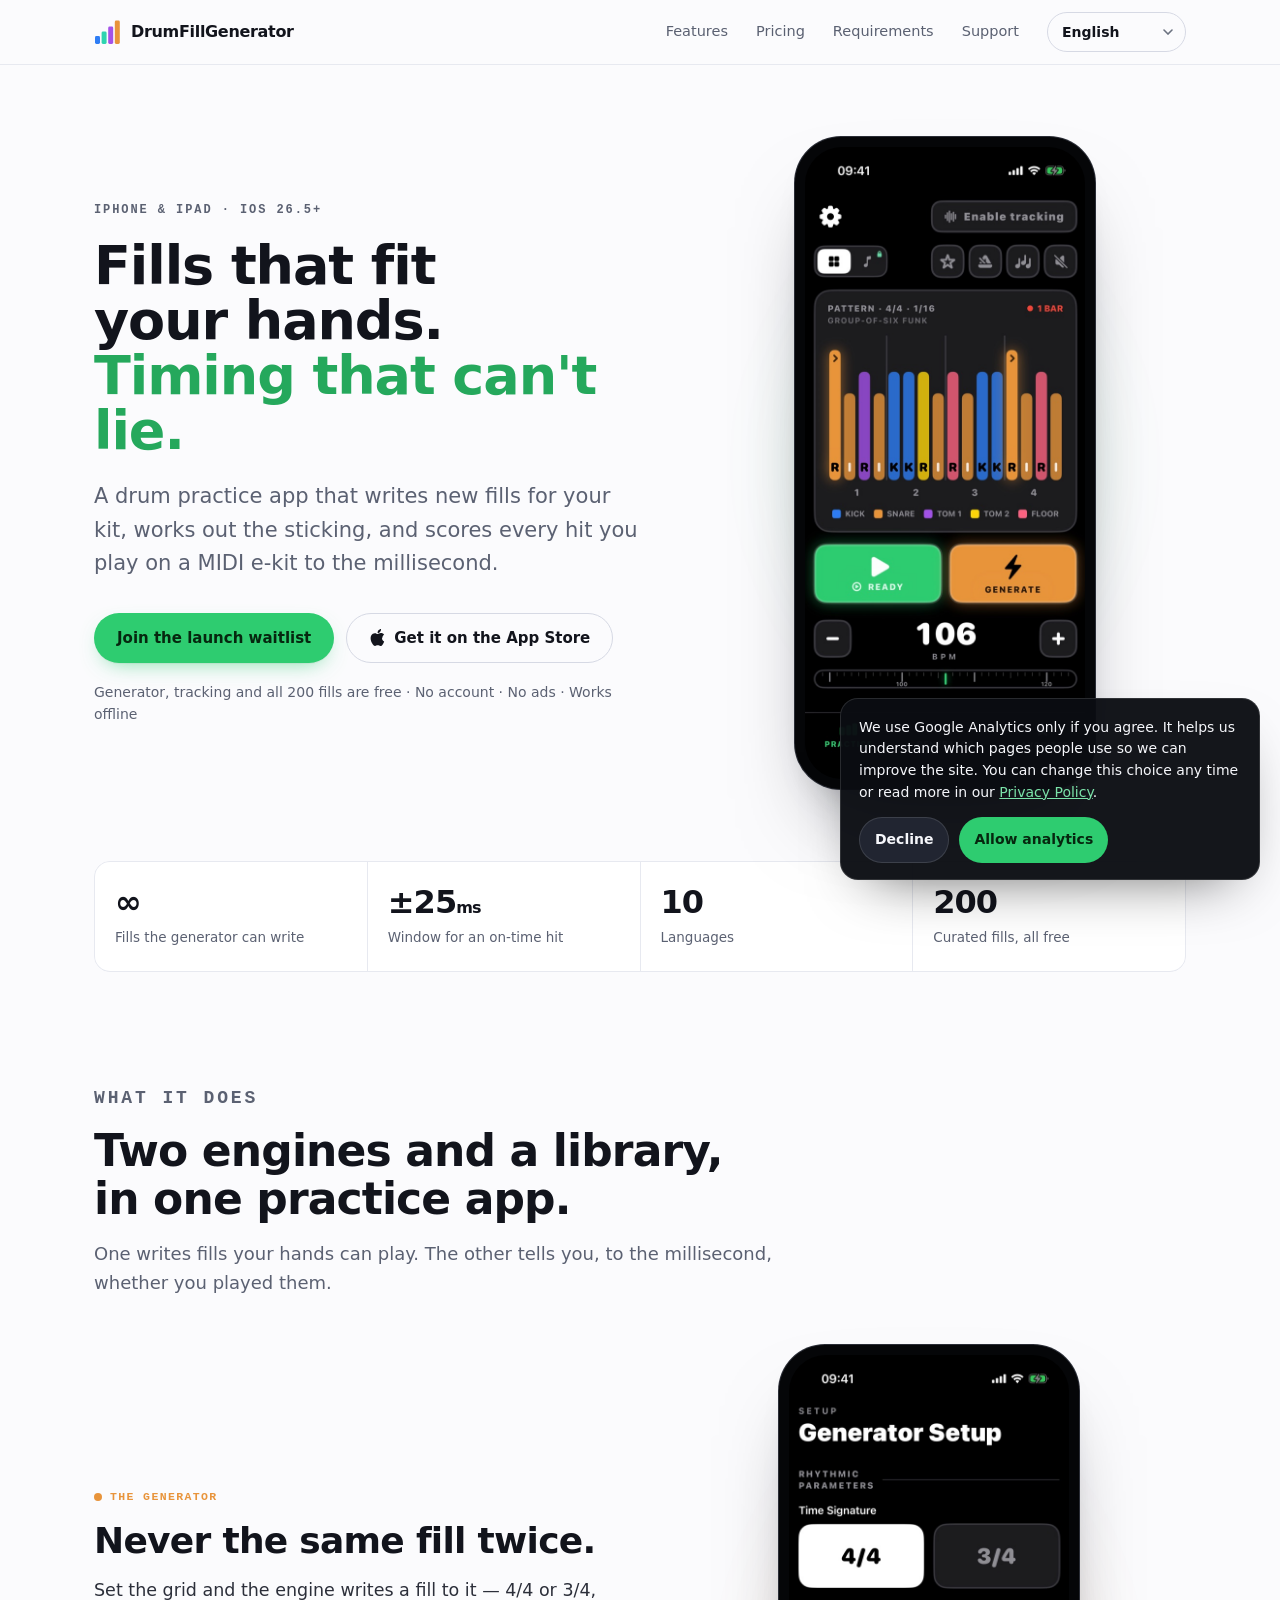
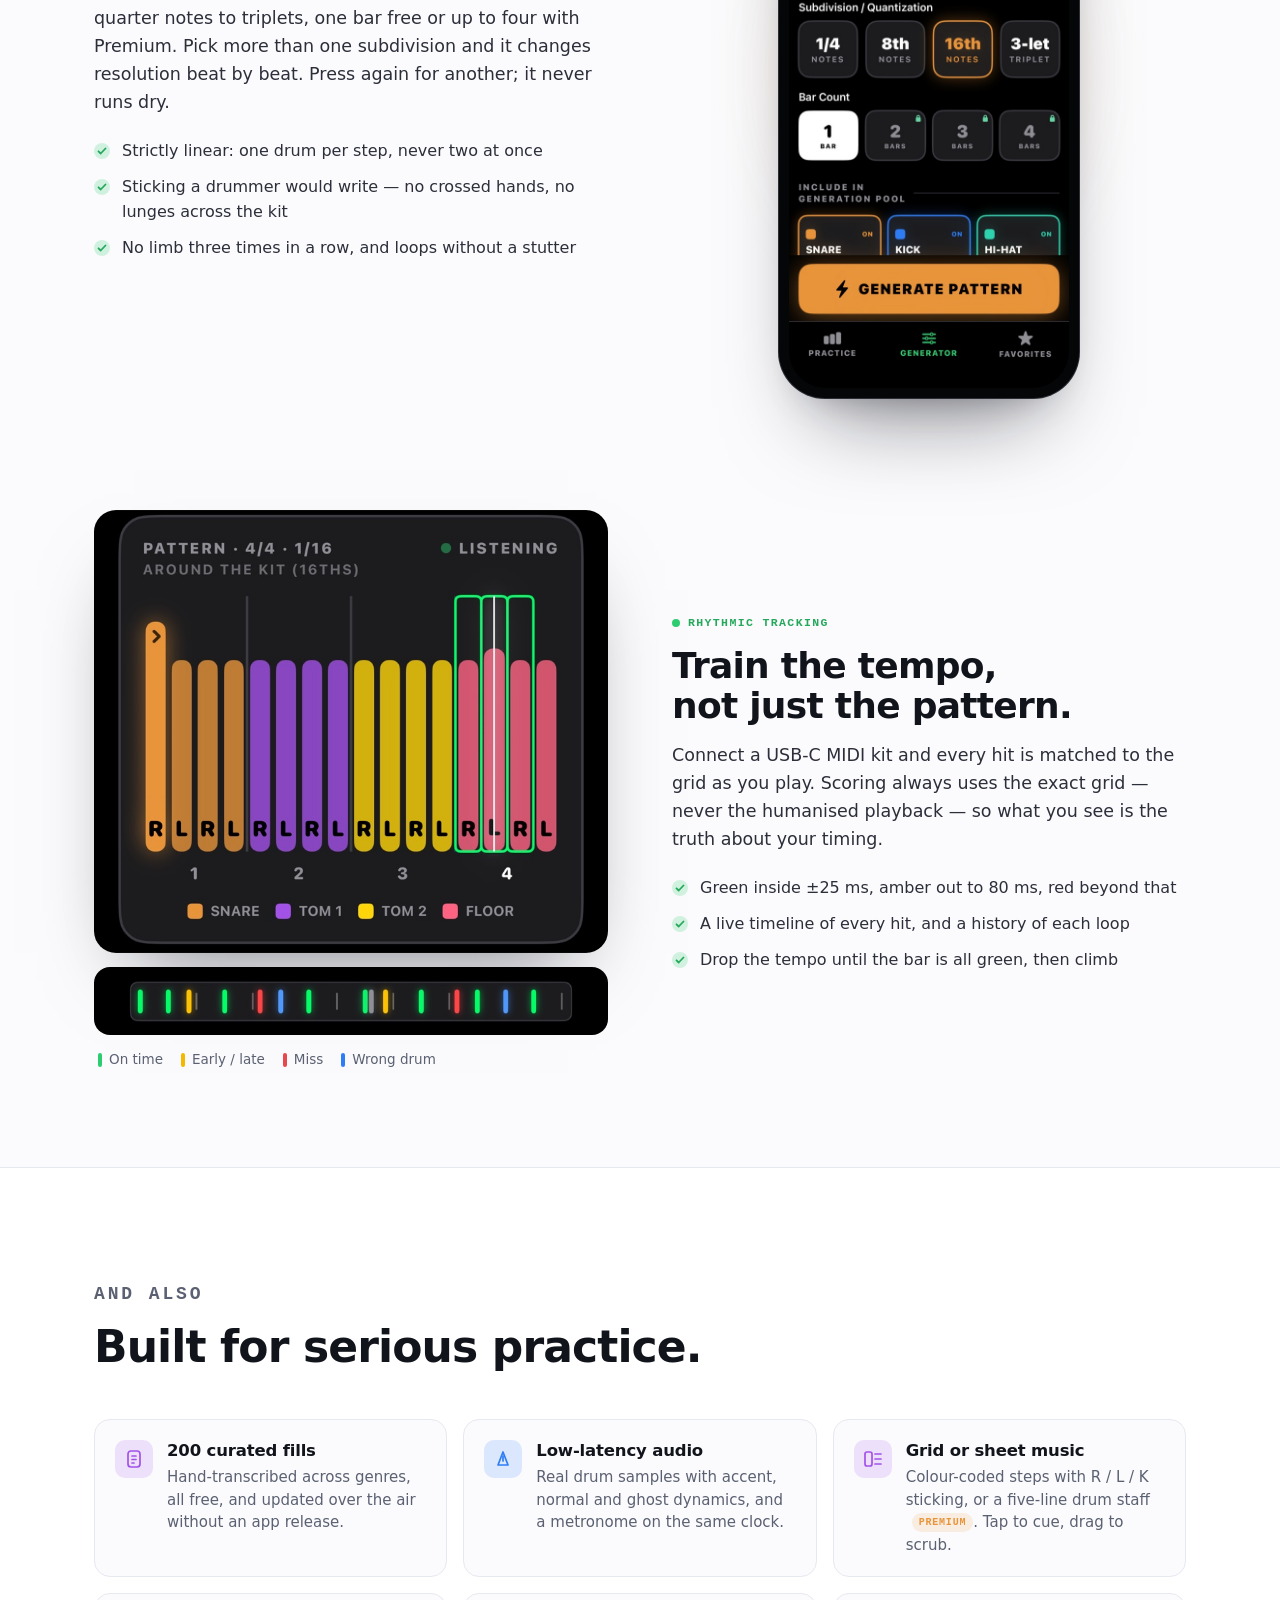
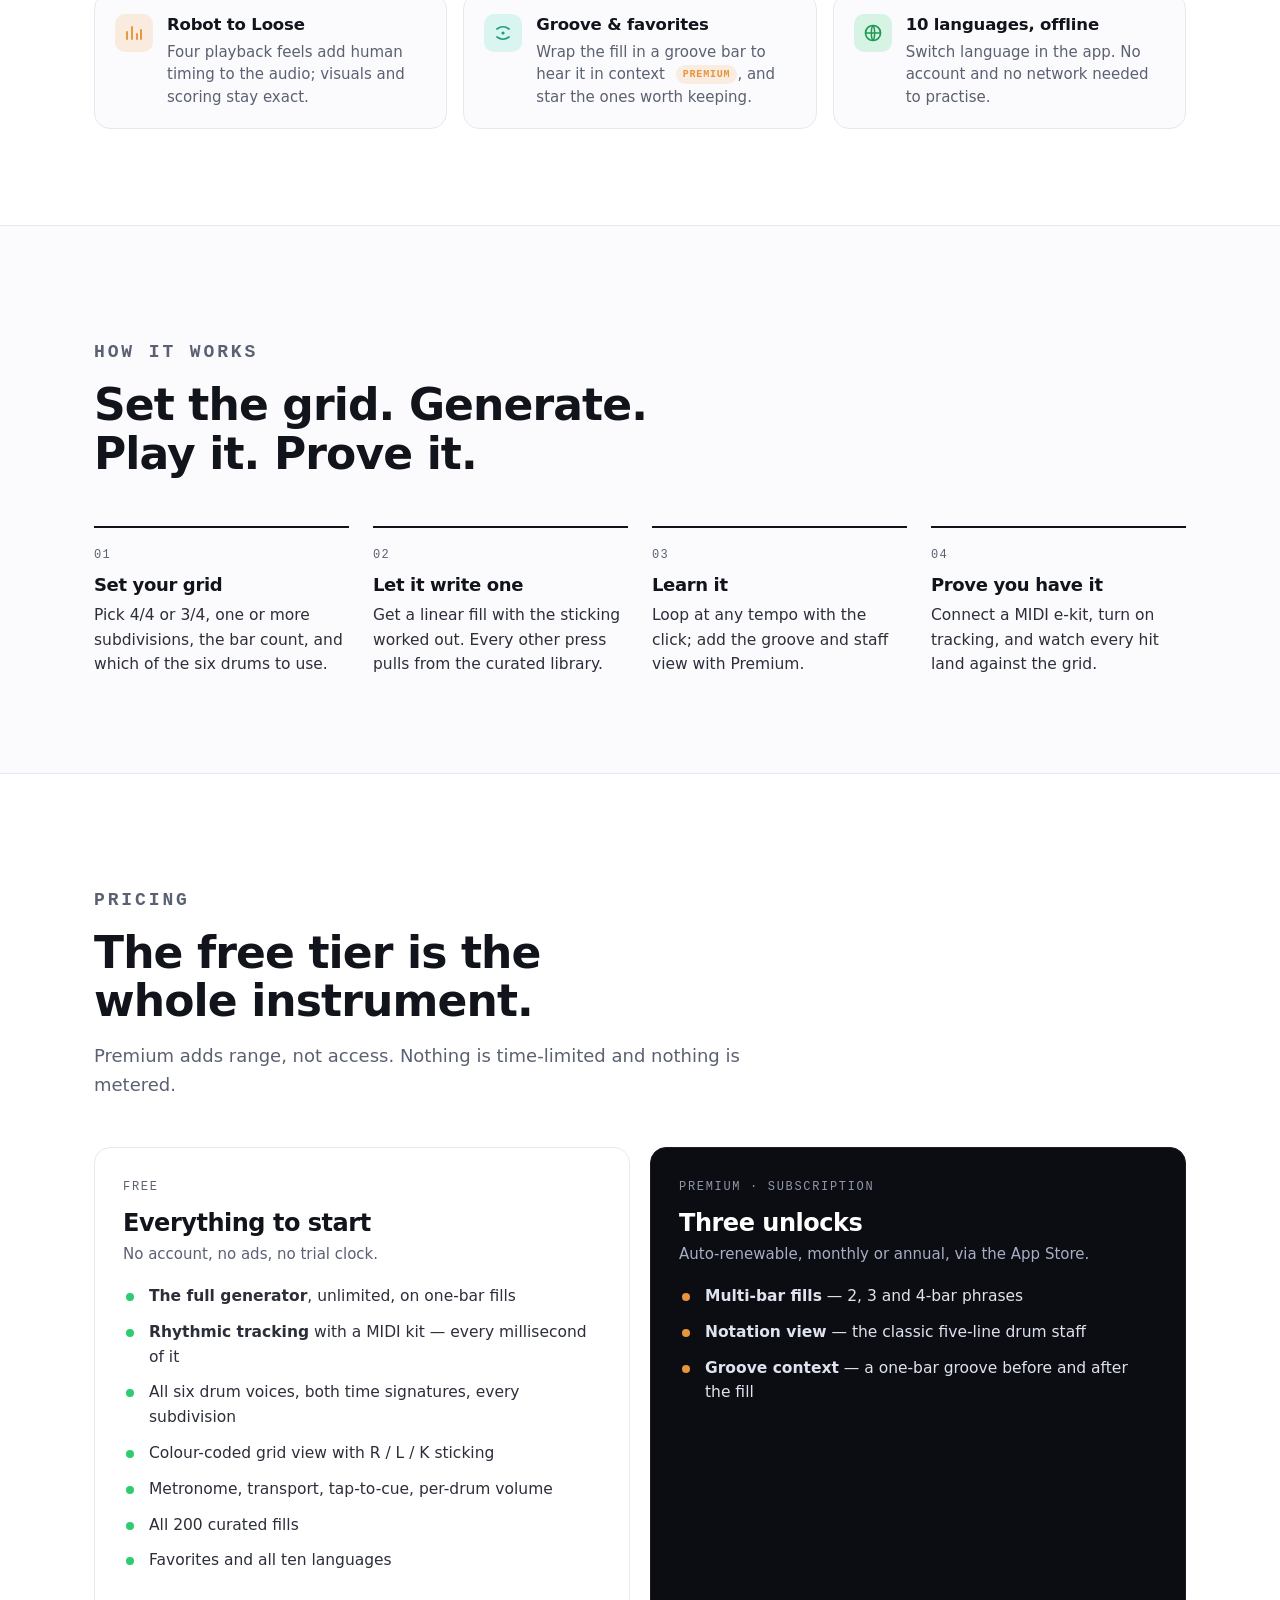
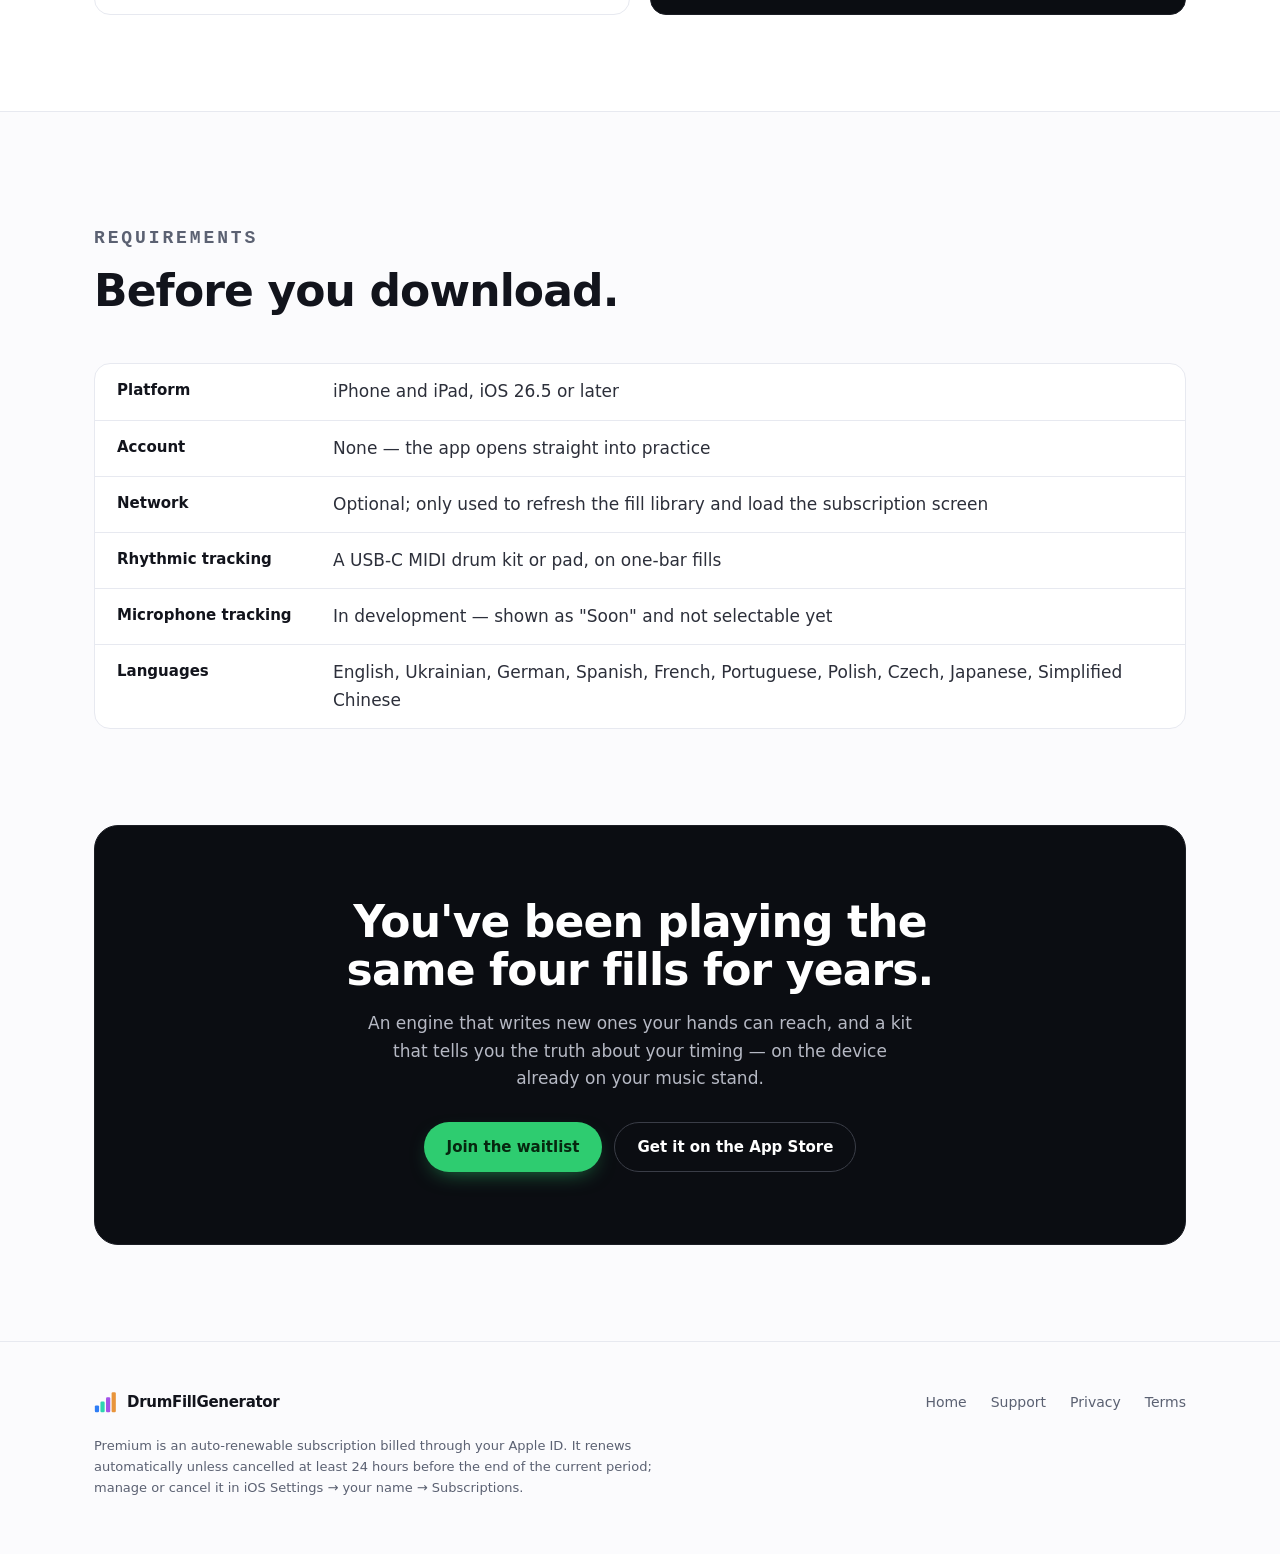
==== commit 0f91bd72: "feat: add language switcher and localize the site into 10 languages Add a nav language selector back" ====
--- a/app.html
+++ b/app.html
@@ -24,24 +24,25 @@
 </script>
 <script async src="https://www.googletagmanager.com/gtag/js?id=G-D79FNVPJES"></script>
 <script src="consent-manager.js"></script>
+<script src="i18n.js" defer></script>
 <meta charset="utf-8">
 <meta name="viewport" content="width=device-width, initial-scale=1">
-<title>DrumFillGenerator for iPhone &amp; iPad — features, pricing &amp; requirements</title>
-<meta name="description" content="Everything DrumFillGenerator does on iPhone and iPad: the linear fill generator, MIDI rhythmic tracking, 200 curated fills, what's free vs Premium, and what you need to run it.">
+<title data-i18n="app.drumfillgenerator_for_iphone_ipad_fe">DrumFillGenerator for iPhone &amp; iPad — features, pricing &amp; requirements</title>
+<meta data-i18n-attr="content:app.everything_drumfillgenerator_does_on" name="description" content="Everything DrumFillGenerator does on iPhone and iPad: the linear fill generator, MIDI rhythmic tracking, 200 curated fills, what's free vs Premium, and what you need to run it.">
 <link rel="canonical" href="https://drumfillgenerator.com/app.html">
 <meta name="theme-color" content="#0B0D12">
 <meta name="robots" content="index, follow">
 <meta property="og:type" content="website">
-<meta property="og:title" content="DrumFillGenerator for iPhone &amp; iPad — features, pricing &amp; requirements">
-<meta property="og:description" content="An ergonomic linear fill generator that solves the sticking for your kit, and MIDI timing feedback scored to the millisecond. 200 curated fills along for the ride. iPhone and iPad.">
+<meta data-i18n-attr="content:app.drumfillgenerator_for_iphone_ipad_fe" property="og:title" content="DrumFillGenerator for iPhone &amp; iPad — features, pricing &amp; requirements">
+<meta data-i18n-attr="content:app.an_ergonomic_linear_fill_generator" property="og:description" content="An ergonomic linear fill generator that solves the sticking for your kit, and MIDI timing feedback scored to the millisecond. 200 curated fills along for the ride. iPhone and iPad.">
 <meta property="og:url" content="https://drumfillgenerator.com/app.html">
 <meta property="og:image" content="https://drumfillgenerator.com/og-image.png">
 <meta property="og:image:type" content="image/png">
 <meta property="og:image:width" content="1200">
 <meta property="og:image:height" content="630">
 <meta name="twitter:card" content="summary_large_image">
-<meta name="twitter:title" content="DrumFillGenerator for iPhone &amp; iPad — features, pricing &amp; requirements">
-<meta name="twitter:description" content="An ergonomic linear fill generator that solves the sticking for your kit, and MIDI timing feedback scored to the millisecond.">
+<meta data-i18n-attr="content:app.drumfillgenerator_for_iphone_ipad_fe" name="twitter:title" content="DrumFillGenerator for iPhone &amp; iPad — features, pricing &amp; requirements">
+<meta data-i18n-attr="content:app.an_ergonomic_linear_fill_generator_2" name="twitter:description" content="An ergonomic linear fill generator that solves the sticking for your kit, and MIDI timing feedback scored to the millisecond.">
 <meta name="twitter:image" content="https://drumfillgenerator.com/og-image.png">
 <link rel="icon" href='data:image/svg+xml,<svg xmlns="http://www.w3.org/2000/svg" viewBox="0 0 26 26"><rect x="1" y="17" width="5" height="8" rx="1.4" fill="%232E7DF5"/><rect x="7.6" y="12.5" width="5" height="12.5" rx="1.4" fill="%232ED4B0"/><rect x="14.2" y="7.5" width="5" height="17.5" rx="1.4" fill="%23A352E8"/><rect x="20.8" y="1.5" width="5" height="23.5" rx="1.4" fill="%23E8943B"/></svg>'>
 <link rel="stylesheet" href="styles.css">
@@ -95,7 +96,7 @@
 <!-- NAV -->
 <nav class="nav">
   <div class="wrap nav-inner">
-    <a class="brand" href="index.html" aria-label="DrumFillGenerator home">
+    <a data-i18n-attr="aria-label:common.drumfillgenerator_home" class="brand" href="index.html" aria-label="DrumFillGenerator home">
       <svg width="26" height="26" viewBox="0 0 26 26" fill="none" aria-hidden="true">
         <rect x="1" y="17" width="5" height="8" rx="1.4" fill="#2E7DF5"/>
         <rect x="7.6" y="12.5" width="5" height="12.5" rx="1.4" fill="#2ED4B0"/>
@@ -105,10 +106,10 @@
       <span>DrumFillGenerator</span>
     </a>
     <div class="nav-links">
-      <a href="#features">Features</a>
-      <a href="#pricing">Pricing</a>
-      <a href="#requirements">Requirements</a>
-      <a href="support.html">Support</a>
+      <a data-i18n="common.features" href="#features">Features</a>
+      <a data-i18n="common.pricing" href="#pricing">Pricing</a>
+      <a data-i18n="app.requirements" href="#requirements">Requirements</a>
+      <a data-i18n="common.support" href="support.html">Support</a>
     </div>
   </div>
 </nav>
@@ -118,32 +119,32 @@
   <div class="wrap">
     <div class="hero-grid">
       <div>
-        <p class="eyebrow">iPhone &amp; iPad · iOS 26.5+</p>
-        <h1>Fills that fit your hands.<br><span class="accent">Timing that can't lie.</span></h1>
-        <p class="lede">A drum practice app that writes new fills for your kit, works out the sticking, and scores every hit you play on a MIDI e-kit to the millisecond.</p>
+        <p data-i18n="app.iphone_ipad_ios_26_5" class="eyebrow">iPhone &amp; iPad · iOS 26.5+</p>
+        <h1 data-i18n="app.fills_that_fit_your_hands">Fills that fit your hands.<br><span class="accent">Timing that can't lie.</span></h1>
+        <p data-i18n="app.a_drum_practice_app_that" class="lede">A drum practice app that writes new fills for your kit, works out the sticking, and scores every hit you play on a MIDI e-kit to the millisecond.</p>
         <div class="cta">
-          <a class="btn btn-primary" href="index.html#join">Join the launch waitlist</a>
-          <a class="btn btn-ghost js-store-cta" href="https://apps.apple.com/search?term=drumfillgenerator">
+          <a data-i18n="app.join_the_launch_waitlist" class="btn btn-primary" href="index.html#join">Join the launch waitlist</a>
+          <a data-i18n="app.get_it_on_the_app" class="btn btn-ghost js-store-cta" href="https://apps.apple.com/search?term=drumfillgenerator">
             <svg width="16" height="19" viewBox="0 0 17 20" fill="currentColor" aria-hidden="true"><path d="M14.1 10.6c0-2.3 1.9-3.4 2-3.5-1.1-1.6-2.8-1.8-3.4-1.8-1.4-.1-2.8.9-3.5.9-.7 0-1.8-.9-3-.8-1.5 0-2.9.9-3.7 2.3-1.6 2.7-.4 6.8 1.1 9 .7 1.1 1.6 2.3 2.8 2.3 1.1 0 1.5-.7 2.9-.7 1.3 0 1.7.7 2.9.7 1.2 0 2-1.1 2.7-2.2.9-1.2 1.2-2.5 1.2-2.5 0-.1-2.3-.9-2.3-3.5zM11.9 3.8c.6-.8 1-1.8.9-2.9-.9 0-2 .6-2.7 1.4-.6.7-1.1 1.8-.9 2.8 1 .1 2-.5 2.7-1.3z"/></svg>
             Get it on the App Store
           </a>
         </div>
-        <p class="fine">Generator, tracking and all 200 fills are free · No account · No ads · Works offline</p>
+        <p data-i18n="app.generator_tracking_and_all_200" class="fine">Generator, tracking and all 200 fills are free · No account · No ads · Works offline</p>
       </div>
       <div class="hero-media">
         <div class="phone-glow">
           <div class="phone">
-            <img src="assets/screens/practice.jpg" width="600" height="1304" alt="DrumFillGenerator practice screen: a one-bar 16th-note fill shown as colour-coded bars with R, L and K sticking under each step, plus Play, Generate and a 106 BPM tempo control." fetchpriority="high">
+            <img data-i18n-attr="alt:common.drumfillgenerator_practice_screen_a_" src="assets/screens/practice.jpg" width="600" height="1304" alt="DrumFillGenerator practice screen: a one-bar 16th-note fill shown as colour-coded bars with R, L and K sticking under each step, plus Play, Generate and a 106 BPM tempo control." fetchpriority="high">
           </div>
         </div>
       </div>
     </div>
 
     <div class="stats">
-      <div class="cell"><div class="n">∞</div><div class="l">Fills the generator can write</div></div>
-      <div class="cell"><div class="n">±25<small>ms</small></div><div class="l">Window for an on-time hit</div></div>
-      <div class="cell"><div class="n">10</div><div class="l">Languages</div></div>
-      <div class="cell"><div class="n">200</div><div class="l">Curated fills, all free</div></div>
+      <div class="cell"><div class="n">∞</div><div data-i18n="common.fills_the_generator_can_write" class="l">Fills the generator can write</div></div>
+      <div class="cell"><div class="n">±25<small>ms</small></div><div data-i18n="common.window_for_an_on_time" class="l">Window for an on-time hit</div></div>
+      <div class="cell"><div class="n">10</div><div data-i18n="common.languages" class="l">Languages</div></div>
+      <div class="cell"><div class="n">200</div><div data-i18n="common.curated_fills_all_free" class="l">Curated fills, all free</div></div>
     </div>
   </div>
 </header>
@@ -152,27 +153,27 @@
 <section class="section" id="features">
   <div class="wrap">
     <div class="section-head">
-      <p class="eyebrow">What it does</p>
-      <h2>Two engines and a library, in one practice app.</h2>
-      <p>One writes fills your hands can play. The other tells you, to the millisecond, whether you played them.</p>
+      <p data-i18n="common.what_it_does" class="eyebrow">What it does</p>
+      <h2 data-i18n="common.two_engines_and_a_library">Two engines and a library, in one practice app.</h2>
+      <p data-i18n="app.one_writes_fills_your_hands">One writes fills your hands can play. The other tells you, to the millisecond, whether you played them.</p>
     </div>
 
     <div class="feature-rows">
       <div class="feature-row">
         <div class="feature-copy">
-          <span class="tag" style="color:var(--snare)"><i class="dot" style="background:var(--snare)"></i>The generator</span>
-          <h3>Never the same fill twice.</h3>
-          <p>Set the grid and the engine writes a fill to it — 4/4 or 3/4, quarter notes to triplets, one bar free or up to four with Premium. Pick more than one subdivision and it changes resolution beat by beat. Press again for another; it never runs dry.</p>
+          <span data-i18n="common.the_generator" class="tag" style="color:var(--snare)"><i class="dot" style="background:var(--snare)"></i>The generator</span>
+          <h3 data-i18n="app.never_the_same_fill_twice">Never the same fill twice.</h3>
+          <p data-i18n="app.set_the_grid_and_the">Set the grid and the engine writes a fill to it — 4/4 or 3/4, quarter notes to triplets, one bar free or up to four with Premium. Pick more than one subdivision and it changes resolution beat by beat. Press again for another; it never runs dry.</p>
           <ul class="checks">
-            <li>Strictly linear: one drum per step, never two at once</li>
-            <li>Sticking a drummer would write — no crossed hands, no lunges across the kit</li>
-            <li>No limb three times in a row, and loops without a stutter</li>
+            <li data-i18n="app.strictly_linear_one_drum_per">Strictly linear: one drum per step, never two at once</li>
+            <li data-i18n="app.sticking_a_drummer_would_write">Sticking a drummer would write — no crossed hands, no lunges across the kit</li>
+            <li data-i18n="app.no_limb_three_times_in">No limb three times in a row, and loops without a stutter</li>
           </ul>
         </div>
         <div class="feature-media">
           <div class="phone-glow" style="--glow: color-mix(in srgb, var(--snare) 30%, transparent)">
             <div class="phone">
-              <img src="assets/screens/generator.jpg" width="600" height="1304" loading="lazy" alt="Generator Setup screen: time signature 4/4 or 3/4, subdivision from quarter notes to triplets, bar count from 1 to 4, and which drums to include.">
+              <img data-i18n-attr="alt:common.generator_setup_screen_time_signatur" src="assets/screens/generator.jpg" width="600" height="1304" loading="lazy" alt="Generator Setup screen: time signature 4/4 or 3/4, subdivision from quarter notes to triplets, bar count from 1 to 4, and which drums to include.">
             </div>
           </div>
         </div>
@@ -180,26 +181,26 @@
 
       <div class="feature-row flip">
         <div class="feature-copy">
-          <span class="tag" style="color:var(--green-deep)"><i class="dot" style="background:var(--green)"></i>Rhythmic tracking</span>
-          <h3>Train the tempo, not just the pattern.</h3>
-          <p>Connect a USB-C MIDI kit and every hit is matched to the grid as you play. Scoring always uses the exact grid — never the humanised playback — so what you see is the truth about your timing.</p>
+          <span data-i18n="common.rhythmic_tracking" class="tag" style="color:var(--green-deep)"><i class="dot" style="background:var(--green)"></i>Rhythmic tracking</span>
+          <h3 data-i18n="app.train_the_tempo_not_just">Train the tempo, not just the pattern.</h3>
+          <p data-i18n="app.connect_a_usb_c_midi">Connect a USB-C MIDI kit and every hit is matched to the grid as you play. Scoring always uses the exact grid — never the humanised playback — so what you see is the truth about your timing.</p>
           <ul class="checks">
-            <li>Green inside ±25 ms, amber out to 80 ms, red beyond that</li>
-            <li>A live timeline of every hit, and a history of each loop</li>
-            <li>Drop the tempo until the bar is all green, then climb</li>
+            <li data-i18n="app.green_inside_25_ms_amber">Green inside ±25 ms, amber out to 80 ms, red beyond that</li>
+            <li data-i18n="app.a_live_timeline_of_every">A live timeline of every hit, and a history of each loop</li>
+            <li data-i18n="app.drop_the_tempo_until_the">Drop the tempo until the bar is all green, then climb</li>
           </ul>
         </div>
         <div class="feature-media">
           <figure class="track-shot" style="margin:0">
-            <img src="assets/screens/tracking.jpg" width="720" height="621" loading="lazy" alt="Pattern card while tracking: the steps just played are outlined in green as on-time hits, with a LISTENING indicator.">
+            <img data-i18n-attr="alt:common.pattern_card_while_tracking_the" src="assets/screens/tracking.jpg" width="720" height="621" loading="lazy" alt="Pattern card while tracking: the steps just played are outlined in green as on-time hits, with a LISTENING indicator.">
             <div class="timeline">
-              <img src="assets/screens/timeline.jpg" width="720" height="71" loading="lazy" alt="Hit timeline: a row of coloured ticks, mostly green with a few amber, red and blue.">
+              <img data-i18n-attr="alt:common.hit_timeline_a_row_of" src="assets/screens/timeline.jpg" width="720" height="71" loading="lazy" alt="Hit timeline: a row of coloured ticks, mostly green with a few amber, red and blue.">
             </div>
             <figcaption class="hit-legend">
-              <span><i style="background:var(--green)"></i>On time</span>
-              <span><i style="background:#F5B800"></i>Early / late</span>
-              <span><i style="background:var(--red)"></i>Miss</span>
-              <span><i style="background:var(--kick)"></i>Wrong drum</span>
+              <span data-i18n="common.on_time"><i style="background:var(--green)"></i>On time</span>
+              <span data-i18n="common.early_late"><i style="background:#F5B800"></i>Early / late</span>
+              <span data-i18n="common.miss"><i style="background:var(--red)"></i>Miss</span>
+              <span data-i18n="common.wrong_drum"><i style="background:var(--kick)"></i>Wrong drum</span>
             </figcaption>
           </figure>
         </div>
@@ -212,33 +213,33 @@
 <section class="section alt">
   <div class="wrap">
     <div class="section-head">
-      <p class="eyebrow">And also</p>
-      <h2>Built for serious practice.</h2>
+      <p data-i18n="common.and_also" class="eyebrow">And also</p>
+      <h2 data-i18n="app.built_for_serious_practice">Built for serious practice.</h2>
     </div>
     <div class="minis">
       <div class="mini">
         <div class="ico" style="background:color-mix(in srgb,var(--tom) 16%,transparent)"><svg width="20" height="20" viewBox="0 0 20 20" fill="none" aria-hidden="true"><rect x="4" y="2" width="12" height="16" rx="3" stroke="#A352E8" stroke-width="1.7"/><path d="M8 7h4M8 10.5h4M8 14h2" stroke="#A352E8" stroke-width="1.7" stroke-linecap="round"/></svg></div>
-        <div><h3>200 curated fills</h3><p>Hand-transcribed across genres, all free, and updated over the air without an app release.</p></div>
+        <div><h3 data-i18n="app.200_curated_fills">200 curated fills</h3><p data-i18n="app.hand_transcribed_across_genres_all">Hand-transcribed across genres, all free, and updated over the air without an app release.</p></div>
       </div>
       <div class="mini">
         <div class="ico" style="background:color-mix(in srgb,var(--kick) 16%,transparent)"><svg width="20" height="20" viewBox="0 0 20 20" fill="none" aria-hidden="true"><path d="M10 3l5 13H5z" stroke="#2E7DF5" stroke-width="1.7" stroke-linejoin="round"/><path d="M10 7v5" stroke="#2E7DF5" stroke-width="1.7" stroke-linecap="round"/></svg></div>
-        <div><h3>Low-latency audio</h3><p>Real drum samples with accent, normal and ghost dynamics, and a metronome on the same clock.</p></div>
+        <div><h3 data-i18n="app.low_latency_audio">Low-latency audio</h3><p data-i18n="app.real_drum_samples_with_accent">Real drum samples with accent, normal and ghost dynamics, and a metronome on the same clock.</p></div>
       </div>
       <div class="mini">
         <div class="ico" style="background:color-mix(in srgb,var(--tom) 16%,transparent)"><svg width="20" height="20" viewBox="0 0 20 20" fill="none" aria-hidden="true"><rect x="2" y="3" width="7" height="14" rx="2" stroke="#A352E8" stroke-width="1.7"/><path d="M12 5h6M12 10h6M12 15h6" stroke="#A352E8" stroke-width="1.7" stroke-linecap="round"/></svg></div>
-        <div><h3>Grid or sheet music</h3><p>Colour-coded steps with R / L / K sticking, or a five-line drum staff <span class="pro-chip">Premium</span>. Tap to cue, drag to scrub.</p></div>
+        <div><h3 data-i18n="common.grid_or_sheet_music">Grid or sheet music</h3><p data-i18n="app.colour_coded_steps_with_r">Colour-coded steps with R / L / K sticking, or a five-line drum staff <span class="pro-chip">Premium</span>. Tap to cue, drag to scrub.</p></div>
       </div>
       <div class="mini">
         <div class="ico" style="background:color-mix(in srgb,var(--snare) 16%,transparent)"><svg width="20" height="20" viewBox="0 0 20 20" fill="none" aria-hidden="true"><path d="M3 16V9M8 16V4M13 16v-5M17 16V7" stroke="#E8943B" stroke-width="1.9" stroke-linecap="round"/></svg></div>
-        <div><h3>Robot to Loose</h3><p>Four playback feels add human timing to the audio; visuals and scoring stay exact.</p></div>
+        <div><h3 data-i18n="app.robot_to_loose">Robot to Loose</h3><p data-i18n="app.four_playback_feels_add_human">Four playback feels add human timing to the audio; visuals and scoring stay exact.</p></div>
       </div>
       <div class="mini">
         <div class="ico" style="background:color-mix(in srgb,var(--hihat) 16%,transparent)"><svg width="20" height="20" viewBox="0 0 20 20" fill="none" aria-hidden="true"><path d="M4 6c4-3 8-3 12 0M4 14c4 3 8 3 12 0" stroke="#1F9C81" stroke-width="1.7" stroke-linecap="round"/><circle cx="10" cy="10" r="1.6" fill="#1F9C81"/></svg></div>
-        <div><h3>Groove &amp; favorites</h3><p>Wrap the fill in a groove bar to hear it in context <span class="pro-chip">Premium</span>, and star the ones worth keeping.</p></div>
+        <div><h3 data-i18n="app.groove_favorites">Groove &amp; favorites</h3><p data-i18n="app.wrap_the_fill_in_a">Wrap the fill in a groove bar to hear it in context <span class="pro-chip">Premium</span>, and star the ones worth keeping.</p></div>
       </div>
       <div class="mini">
         <div class="ico" style="background:color-mix(in srgb,var(--green) 18%,transparent)"><svg width="20" height="20" viewBox="0 0 20 20" fill="none" aria-hidden="true"><circle cx="10" cy="10" r="7.5" stroke="#1F9A53" stroke-width="1.7"/><path d="M2.5 10h15M10 2.5c2.2 2.3 2.2 12.7 0 15M10 2.5c-2.2 2.3-2.2 12.7 0 15" stroke="#1F9A53" stroke-width="1.5"/></svg></div>
-        <div><h3>10 languages, offline</h3><p>Switch language in the app. No account and no network needed to practise.</p></div>
+        <div><h3 data-i18n="app.10_languages_offline">10 languages, offline</h3><p data-i18n="app.switch_language_in_the_app">Switch language in the app. No account and no network needed to practise.</p></div>
       </div>
     </div>
   </div>
@@ -248,29 +249,29 @@
 <section class="section" id="how">
   <div class="wrap">
     <div class="section-head">
-      <p class="eyebrow">How it works</p>
-      <h2>Set the grid. Generate. Play it. Prove it.</h2>
+      <p data-i18n="common.how_it_works" class="eyebrow">How it works</p>
+      <h2 data-i18n="app.set_the_grid_generate_play">Set the grid. Generate. Play it. Prove it.</h2>
     </div>
     <div class="steps">
       <div class="step">
         <div class="n">01</div>
-        <h3>Set your grid</h3>
-        <p>Pick 4/4 or 3/4, one or more subdivisions, the bar count, and which of the six drums to use.</p>
+        <h3 data-i18n="common.set_your_grid">Set your grid</h3>
+        <p data-i18n="app.pick_4_4_or_3">Pick 4/4 or 3/4, one or more subdivisions, the bar count, and which of the six drums to use.</p>
       </div>
       <div class="step">
         <div class="n">02</div>
-        <h3>Let it write one</h3>
-        <p>Get a linear fill with the sticking worked out. Every other press pulls from the curated library.</p>
+        <h3 data-i18n="app.let_it_write_one">Let it write one</h3>
+        <p data-i18n="app.get_a_linear_fill_with">Get a linear fill with the sticking worked out. Every other press pulls from the curated library.</p>
       </div>
       <div class="step">
         <div class="n">03</div>
-        <h3>Learn it</h3>
-        <p>Loop at any tempo with the click; add the groove and staff view with Premium.</p>
+        <h3 data-i18n="app.learn_it">Learn it</h3>
+        <p data-i18n="app.loop_at_any_tempo_with">Loop at any tempo with the click; add the groove and staff view with Premium.</p>
       </div>
       <div class="step">
         <div class="n">04</div>
-        <h3>Prove you have it</h3>
-        <p>Connect a MIDI e-kit, turn on tracking, and watch every hit land against the grid.</p>
+        <h3 data-i18n="app.prove_you_have_it">Prove you have it</h3>
+        <p data-i18n="app.connect_a_midi_e_kit">Connect a MIDI e-kit, turn on tracking, and watch every hit land against the grid.</p>
       </div>
     </div>
   </div>
@@ -280,33 +281,33 @@
 <section class="section alt" id="pricing">
   <div class="wrap">
     <div class="section-head">
-      <p class="eyebrow">Pricing</p>
-      <h2>The free tier is the whole instrument.</h2>
-      <p>Premium adds range, not access. Nothing is time-limited and nothing is metered.</p>
+      <p data-i18n="common.pricing" class="eyebrow">Pricing</p>
+      <h2 data-i18n="app.the_free_tier_is_the">The free tier is the whole instrument.</h2>
+      <p data-i18n="app.premium_adds_range_not_access">Premium adds range, not access. Nothing is time-limited and nothing is metered.</p>
     </div>
     <div class="tiers">
       <div class="tier">
-        <div class="name">Free</div>
-        <h3>Everything to start</h3>
-        <p class="sub">No account, no ads, no trial clock.</p>
+        <div data-i18n="common.free" class="name">Free</div>
+        <h3 data-i18n="common.everything_to_start">Everything to start</h3>
+        <p data-i18n="common.no_account_no_ads_no" class="sub">No account, no ads, no trial clock.</p>
         <ul>
-          <li><b>The full generator</b>, unlimited, on one-bar fills</li>
-          <li><b>Rhythmic tracking</b> with a MIDI kit — every millisecond of it</li>
-          <li>All six drum voices, both time signatures, every subdivision</li>
-          <li>Colour-coded grid view with R / L / K sticking</li>
-          <li>Metronome, transport, tap-to-cue, per-drum volume</li>
-          <li>All 200 curated fills</li>
-          <li>Favorites and all ten languages</li>
+          <li data-i18n="app.the_full_generator_unlimited_on"><b>The full generator</b>, unlimited, on one-bar fills</li>
+          <li data-i18n="app.rhythmic_tracking_with_a_midi"><b>Rhythmic tracking</b> with a MIDI kit — every millisecond of it</li>
+          <li data-i18n="app.all_six_drum_voices_both">All six drum voices, both time signatures, every subdivision</li>
+          <li data-i18n="app.colour_coded_grid_view_with">Colour-coded grid view with R / L / K sticking</li>
+          <li data-i18n="app.metronome_transport_tap_to_cue">Metronome, transport, tap-to-cue, per-drum volume</li>
+          <li data-i18n="common.all_200_curated_fills">All 200 curated fills</li>
+          <li data-i18n="app.favorites_and_all_ten_languages">Favorites and all ten languages</li>
         </ul>
       </div>
       <div class="tier pro">
-        <div class="name">Premium · subscription</div>
-        <h3>Three unlocks</h3>
-        <p class="sub">Auto-renewable, monthly or annual, via the App Store.</p>
+        <div data-i18n="common.premium_subscription" class="name">Premium · subscription</div>
+        <h3 data-i18n="common.three_unlocks">Three unlocks</h3>
+        <p data-i18n="app.auto_renewable_monthly_or_annual" class="sub">Auto-renewable, monthly or annual, via the App Store.</p>
         <ul>
-          <li><b>Multi-bar fills</b> — 2, 3 and 4-bar phrases</li>
-          <li><b>Notation view</b> — the classic five-line drum staff</li>
-          <li><b>Groove context</b> — a one-bar groove before and after the fill</li>
+          <li data-i18n="common.multi_bar_fills_2_3"><b>Multi-bar fills</b> — 2, 3 and 4-bar phrases</li>
+          <li data-i18n="app.notation_view_the_classic_five"><b>Notation view</b> — the classic five-line drum staff</li>
+          <li data-i18n="app.groove_context_a_one_bar"><b>Groove context</b> — a one-bar groove before and after the fill</li>
         </ul>
       </div>
     </div>
@@ -317,16 +318,16 @@
 <section class="section" id="requirements">
   <div class="wrap">
     <div class="section-head">
-      <p class="eyebrow">Requirements</p>
-      <h2>Before you download.</h2>
+      <p data-i18n="app.requirements" class="eyebrow">Requirements</p>
+      <h2 data-i18n="app.before_you_download">Before you download.</h2>
     </div>
     <div class="spec">
-      <div class="r"><div class="k">Platform</div><div class="v">iPhone and iPad, iOS 26.5 or later</div></div>
-      <div class="r"><div class="k">Account</div><div class="v">None — the app opens straight into practice</div></div>
-      <div class="r"><div class="k">Network</div><div class="v">Optional; only used to refresh the fill library and load the subscription screen</div></div>
-      <div class="r"><div class="k">Rhythmic tracking</div><div class="v">A USB-C MIDI drum kit or pad, on one-bar fills</div></div>
-      <div class="r"><div class="k">Microphone tracking</div><div class="v">In development — shown as "Soon" and not selectable yet</div></div>
-      <div class="r"><div class="k">Languages</div><div class="v">English, Ukrainian, German, Spanish, French, Portuguese, Polish, Czech, Japanese, Simplified Chinese</div></div>
+      <div class="r"><div data-i18n="common.platform" class="k">Platform</div><div data-i18n="app.iphone_and_ipad_ios_26" class="v">iPhone and iPad, iOS 26.5 or later</div></div>
+      <div class="r"><div data-i18n="common.account" class="k">Account</div><div data-i18n="app.none_the_app_opens_straight" class="v">None — the app opens straight into practice</div></div>
+      <div class="r"><div data-i18n="common.network" class="k">Network</div><div data-i18n="app.optional_only_used_to_refresh" class="v">Optional; only used to refresh the fill library and load the subscription screen</div></div>
+      <div class="r"><div data-i18n="common.rhythmic_tracking_2" class="k">Rhythmic tracking</div><div data-i18n="app.a_usb_c_midi_drum" class="v">A USB-C MIDI drum kit or pad, on one-bar fills</div></div>
+      <div class="r"><div data-i18n="app.microphone_tracking" class="k">Microphone tracking</div><div data-i18n="app.in_development_shown_as_soon" class="v">In development — shown as "Soon" and not selectable yet</div></div>
+      <div class="r"><div data-i18n="common.languages" class="k">Languages</div><div data-i18n="app.english_ukrainian_german_spanish_fre" class="v">English, Ukrainian, German, Spanish, French, Portuguese, Polish, Czech, Japanese, Simplified Chinese</div></div>
     </div>
   </div>
 </section>
@@ -335,11 +336,11 @@
 <section class="section closer-wrap">
   <div class="wrap">
     <div class="cta-band">
-      <h2>You've been playing the same four fills for years.</h2>
-      <p>An engine that writes new ones your hands can reach, and a kit that tells you the truth about your timing — on the device already on your music stand.</p>
+      <h2 data-i18n="common.you_ve_been_playing_the">You've been playing the same four fills for years.</h2>
+      <p data-i18n="app.an_engine_that_writes_new">An engine that writes new ones your hands can reach, and a kit that tells you the truth about your timing — on the device already on your music stand.</p>
       <div class="actions">
-        <a class="btn btn-primary" href="index.html#join">Join the waitlist</a>
-        <a class="btn btn-ghost js-store-cta" href="https://apps.apple.com/search?term=drumfillgenerator">Get it on the App Store</a>
+        <a data-i18n="app.join_the_waitlist" class="btn btn-primary" href="index.html#join">Join the waitlist</a>
+        <a data-i18n="app.get_it_on_the_app_2" class="btn btn-ghost js-store-cta" href="https://apps.apple.com/search?term=drumfillgenerator">Get it on the App Store</a>
       </div>
     </div>
   </div>
@@ -359,13 +360,13 @@
         <span>DrumFillGenerator</span>
       </a>
       <div class="foot-links">
-        <a href="index.html">Home</a>
-        <a href="support.html">Support</a>
-        <a href="privacy.html">Privacy</a>
-        <a href="terms.html">Terms</a>
-      </div>
-    </div>
-    <p class="foot-note">Premium is an auto-renewable subscription billed through your Apple ID. It renews automatically unless cancelled at least 24 hours before the end of the current period; manage or cancel it in iOS Settings → your name → Subscriptions.</p>
+        <a data-i18n="common.home" href="index.html">Home</a>
+        <a data-i18n="common.support" href="support.html">Support</a>
+        <a data-i18n="common.privacy" href="privacy.html">Privacy</a>
+        <a data-i18n="common.terms" href="terms.html">Terms</a>
+      </div>
+    </div>
+    <p data-i18n="app.premium_is_an_auto_renewable" class="foot-note">Premium is an auto-renewable subscription billed through your Apple ID. It renews automatically unless cancelled at least 24 hours before the end of the current period; manage or cancel it in iOS Settings → your name → Subscriptions.</p>
   </div>
 </footer>
 </body>
--- a/styles.css
+++ b/styles.css
@@ -296,3 +296,27 @@
   .btn:hover { transform: none; }
   .reveal { opacity: 1 !important; transform: none !important; transition: none; }
 }
+
+/* ---------- LANGUAGE SWITCHER ---------- */
+.lang-switch { margin-left: 8px; display: inline-flex; align-items: center; }
+.nav-links + .lang-switch { margin-left: 4px; }
+.lang-select {
+  appearance: none; -webkit-appearance: none;
+  font: inherit; font-size: 14px; font-weight: 600; color: var(--ink);
+  background: transparent url("data:image/svg+xml,%3Csvg xmlns='http://www.w3.org/2000/svg' width='10' height='6' viewBox='0 0 10 6'%3E%3Cpath d='M1 1l4 4 4-4' fill='none' stroke='%236B7280' stroke-width='1.6' stroke-linecap='round'/%3E%3C/svg%3E") no-repeat right 12px center;
+  border: 1px solid var(--hairline-strong); border-radius: 999px;
+  padding: 8px 32px 8px 14px; cursor: pointer; max-width: 150px;
+}
+.lang-select:hover { border-color: var(--ink); }
+.lang-select:focus-visible { outline: 2px solid var(--green-deep); outline-offset: 2px; }
+.lang-select option { color: #111; background: #fff; }
+@media (max-width: 760px) {
+  .lang-switch, .nav-links + .lang-switch { margin-left: auto; }
+  .nav .lang-switch + .btn { margin-left: 8px; }
+}
+@media (max-width: 560px) {
+  .nav-inner { gap: 10px; }
+  .nav .brand span { display: none; }
+  .lang-select { font-size: 13px; padding: 7px 26px 7px 11px; background-position: right 9px center; max-width: 124px; }
+  .nav .btn-sm { padding-left: 14px; padding-right: 14px; white-space: nowrap; }
+}
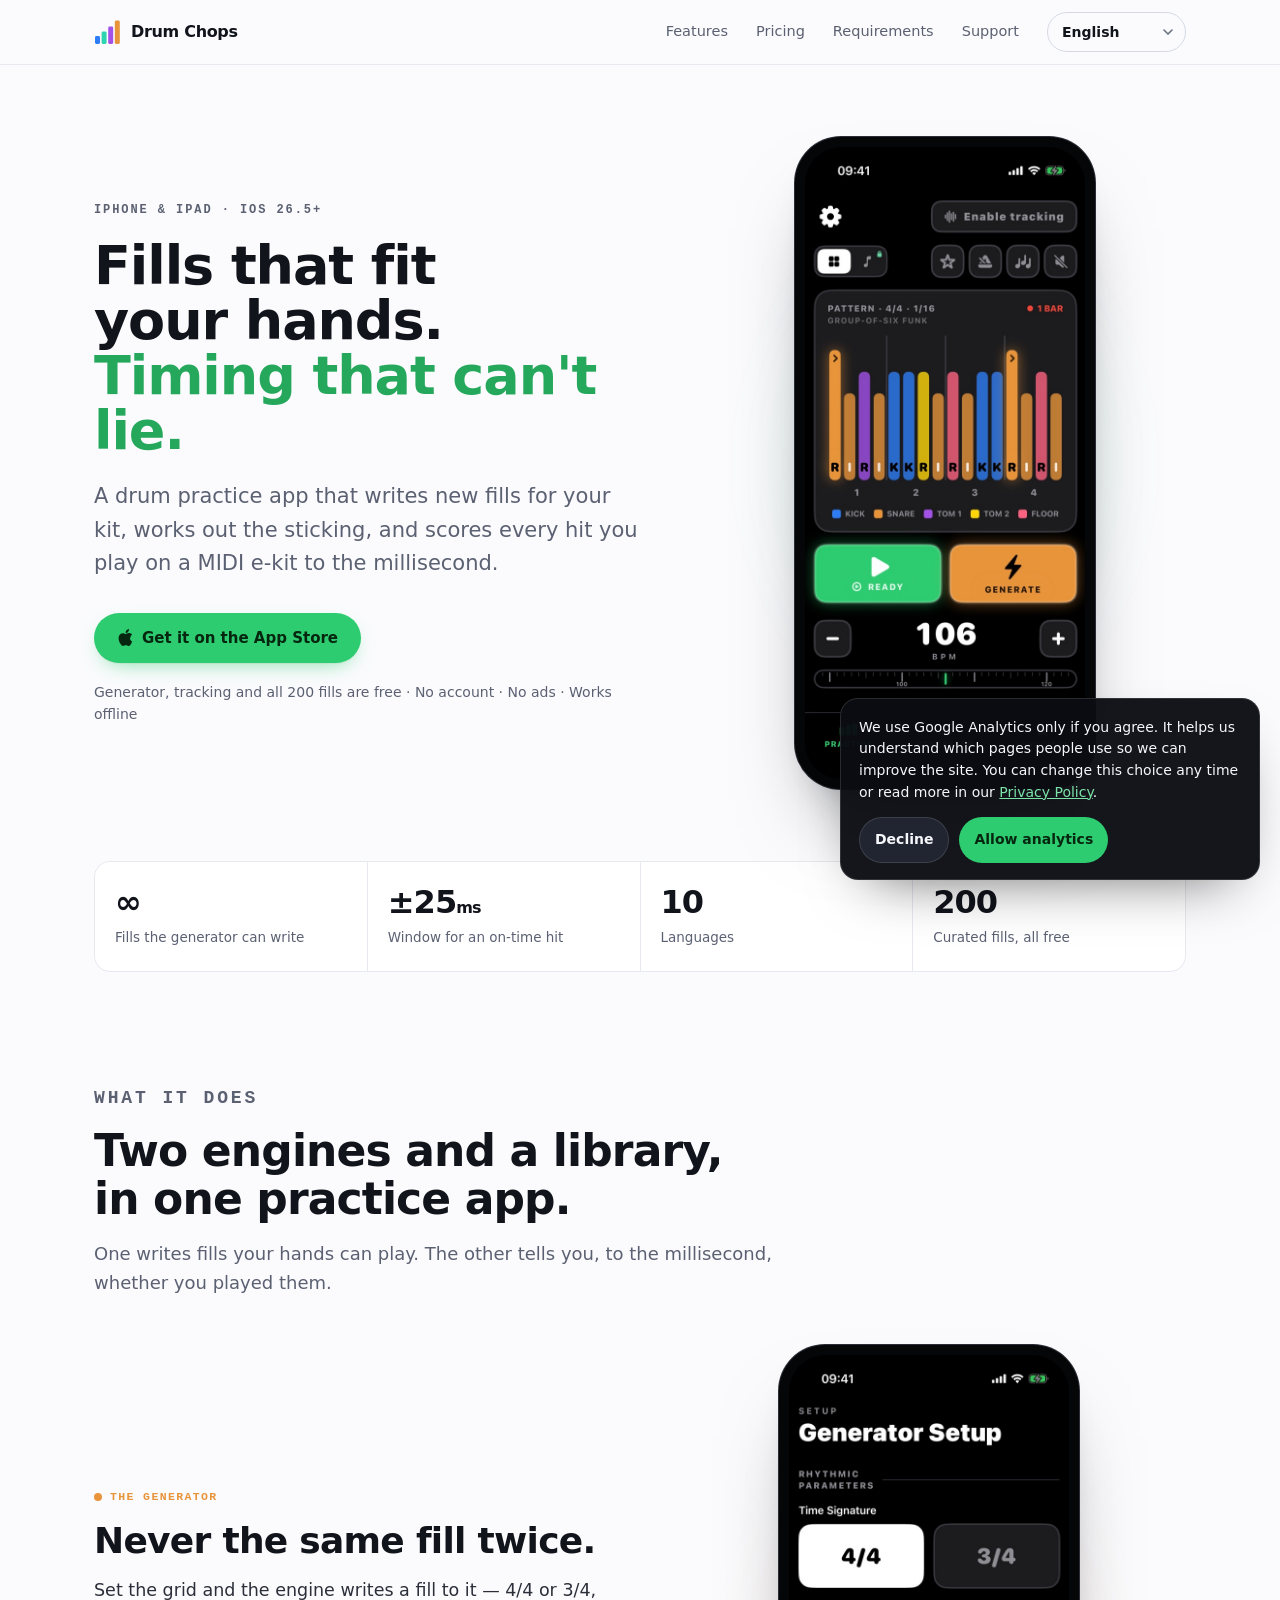
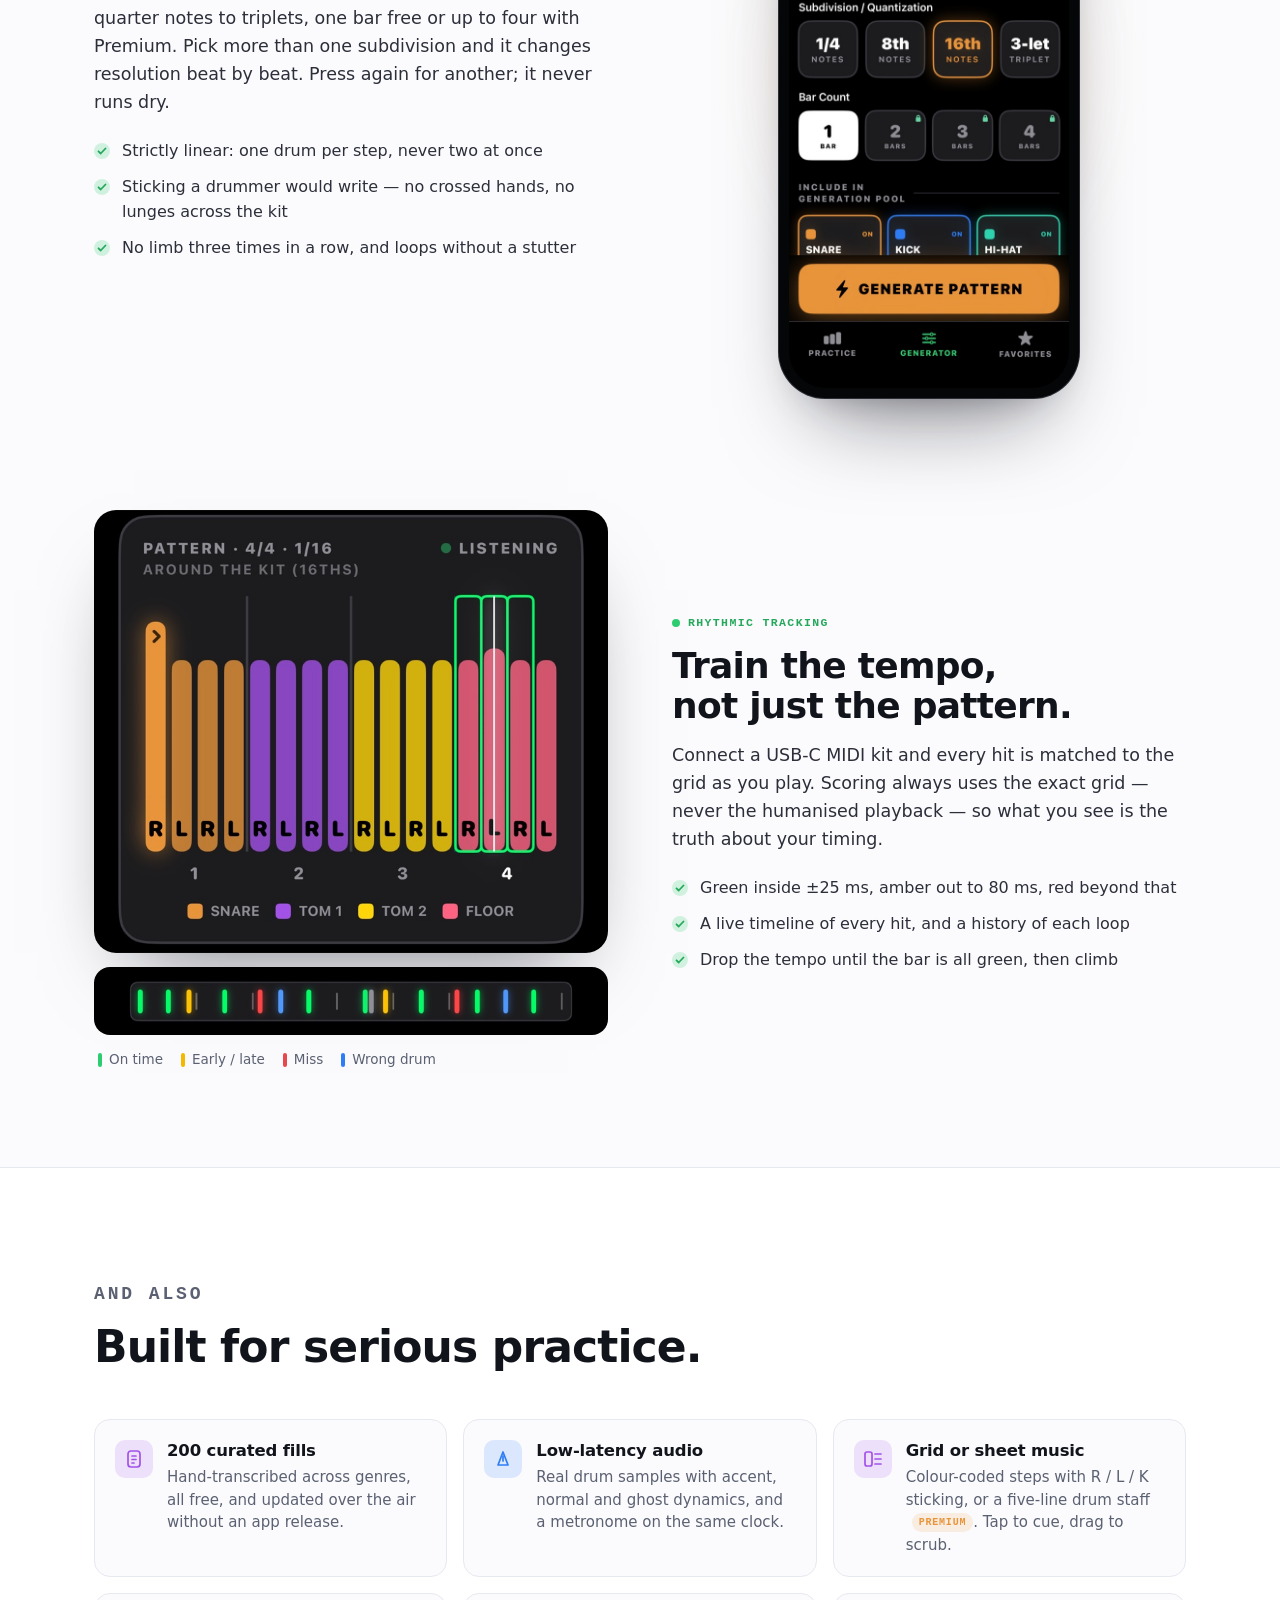
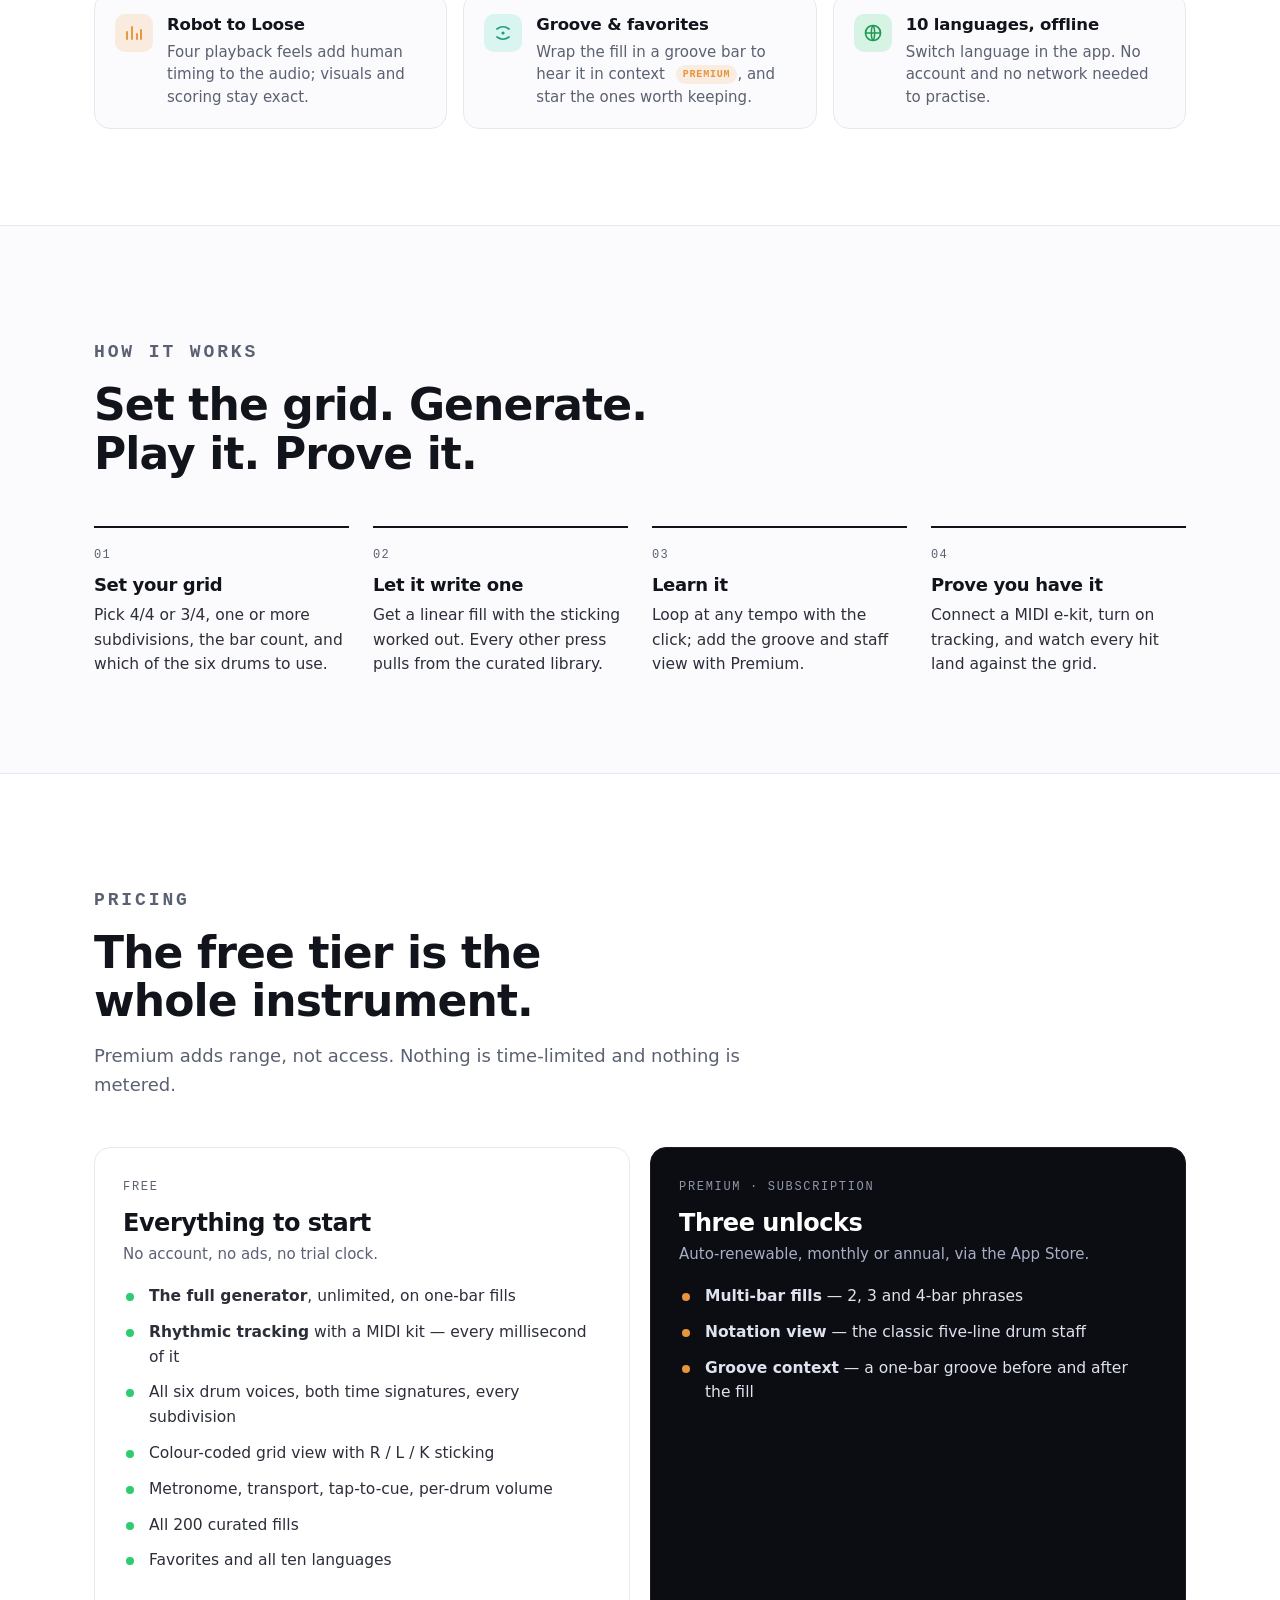
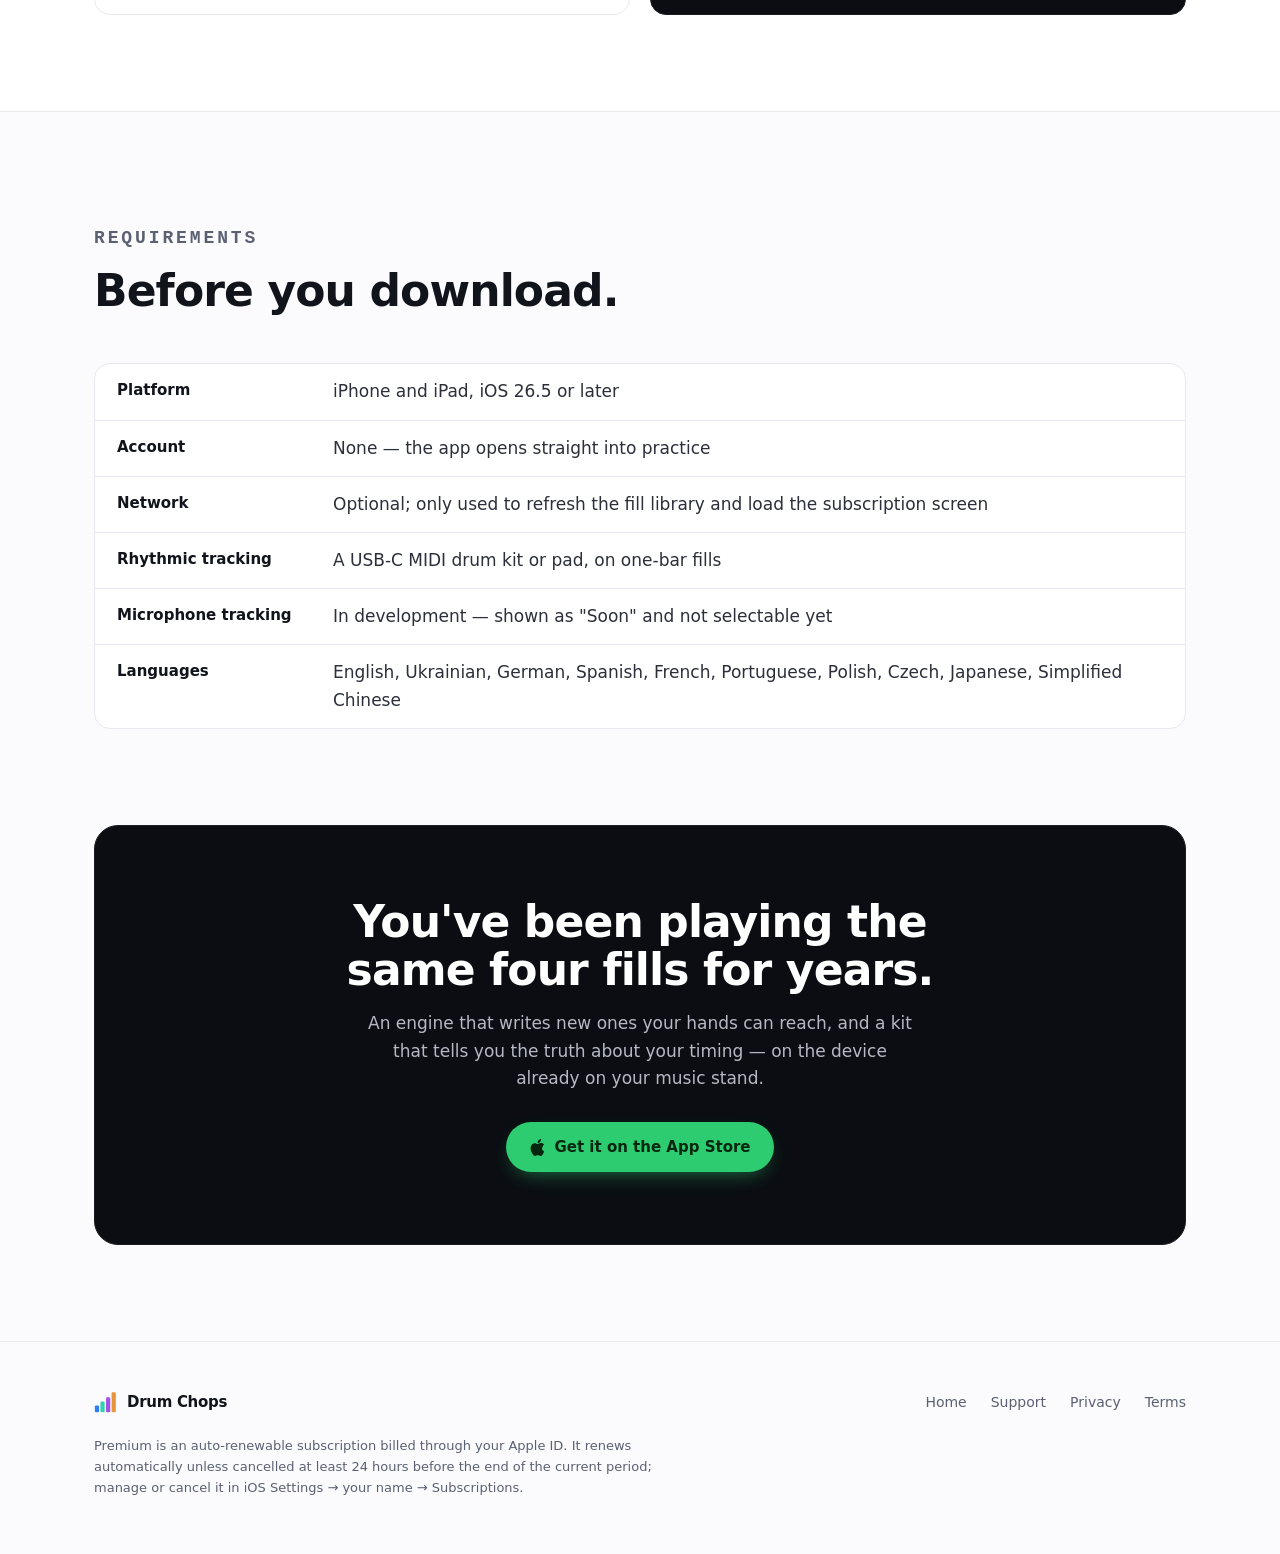
==== commit c67d0e22: "feat: switch site to launch mode and rename to Drum Chops The app is live on the App Store as Drum C" ====
--- a/app.html
+++ b/app.html
@@ -27,13 +27,14 @@
 <script src="i18n.js" defer></script>
 <meta charset="utf-8">
 <meta name="viewport" content="width=device-width, initial-scale=1">
-<title data-i18n="app.drumfillgenerator_for_iphone_ipad_fe">DrumFillGenerator for iPhone &amp; iPad — features, pricing &amp; requirements</title>
-<meta data-i18n-attr="content:app.everything_drumfillgenerator_does_on" name="description" content="Everything DrumFillGenerator does on iPhone and iPad: the linear fill generator, MIDI rhythmic tracking, 200 curated fills, what's free vs Premium, and what you need to run it.">
+<title data-i18n="app.drumfillgenerator_for_iphone_ipad_fe">Drum Chops for iPhone &amp; iPad — features, pricing &amp; requirements</title>
+<meta data-i18n-attr="content:app.everything_drumfillgenerator_does_on" name="description" content="Everything Drum Chops does on iPhone and iPad: the linear fill generator, MIDI rhythmic tracking, 200 curated fills, what's free vs Premium, and what you need to run it.">
+<meta name="apple-itunes-app" content="app-id=6785203081">
 <link rel="canonical" href="https://drumfillgenerator.com/app.html">
 <meta name="theme-color" content="#0B0D12">
 <meta name="robots" content="index, follow">
 <meta property="og:type" content="website">
-<meta data-i18n-attr="content:app.drumfillgenerator_for_iphone_ipad_fe" property="og:title" content="DrumFillGenerator for iPhone &amp; iPad — features, pricing &amp; requirements">
+<meta data-i18n-attr="content:app.drumfillgenerator_for_iphone_ipad_fe" property="og:title" content="Drum Chops for iPhone &amp; iPad — features, pricing &amp; requirements">
 <meta data-i18n-attr="content:app.an_ergonomic_linear_fill_generator" property="og:description" content="An ergonomic linear fill generator that solves the sticking for your kit, and MIDI timing feedback scored to the millisecond. 200 curated fills along for the ride. iPhone and iPad.">
 <meta property="og:url" content="https://drumfillgenerator.com/app.html">
 <meta property="og:image" content="https://drumfillgenerator.com/og-image.png">
@@ -41,7 +42,7 @@
 <meta property="og:image:width" content="1200">
 <meta property="og:image:height" content="630">
 <meta name="twitter:card" content="summary_large_image">
-<meta data-i18n-attr="content:app.drumfillgenerator_for_iphone_ipad_fe" name="twitter:title" content="DrumFillGenerator for iPhone &amp; iPad — features, pricing &amp; requirements">
+<meta data-i18n-attr="content:app.drumfillgenerator_for_iphone_ipad_fe" name="twitter:title" content="Drum Chops for iPhone &amp; iPad — features, pricing &amp; requirements">
 <meta data-i18n-attr="content:app.an_ergonomic_linear_fill_generator_2" name="twitter:description" content="An ergonomic linear fill generator that solves the sticking for your kit, and MIDI timing feedback scored to the millisecond.">
 <meta name="twitter:image" content="https://drumfillgenerator.com/og-image.png">
 <link rel="icon" href='data:image/svg+xml,<svg xmlns="http://www.w3.org/2000/svg" viewBox="0 0 26 26"><rect x="1" y="17" width="5" height="8" rx="1.4" fill="%232E7DF5"/><rect x="7.6" y="12.5" width="5" height="12.5" rx="1.4" fill="%232ED4B0"/><rect x="14.2" y="7.5" width="5" height="17.5" rx="1.4" fill="%23A352E8"/><rect x="20.8" y="1.5" width="5" height="23.5" rx="1.4" fill="%23E8943B"/></svg>'>
@@ -52,16 +53,6 @@
 <noscript><iframe src="https://www.googletagmanager.com/ns.html?id=GTM-K79T2774"
 height="0" width="0" style="display:none;visibility:hidden"></iframe></noscript>
 <!-- End Google Tag Manager (noscript) -->
-
-<!--
-  APP STORE LINK
-  Every store CTA on this page carries class="js-store-cta". Once the app has an
-  Apple ID, replace the href on each of them with the canonical product URL:
-      https://apps.apple.com/app/drumfillgenerator/id<APPLE_ID>
-  Until then they point at an App Store search, which resolves rather than 404s.
-  Pre-launch the waitlist is the primary (green) button and the store link is the
-  ghost one; at launch, swap btn-primary / btn-ghost back on both CTA pairs.
--->
 
 <style>
   /* ---------- HERO ---------- */
@@ -96,14 +87,14 @@
 <!-- NAV -->
 <nav class="nav">
   <div class="wrap nav-inner">
-    <a data-i18n-attr="aria-label:common.drumfillgenerator_home" class="brand" href="index.html" aria-label="DrumFillGenerator home">
+    <a data-i18n-attr="aria-label:common.drumfillgenerator_home" class="brand" href="index.html" aria-label="Drum Chops home">
       <svg width="26" height="26" viewBox="0 0 26 26" fill="none" aria-hidden="true">
         <rect x="1" y="17" width="5" height="8" rx="1.4" fill="#2E7DF5"/>
         <rect x="7.6" y="12.5" width="5" height="12.5" rx="1.4" fill="#2ED4B0"/>
         <rect x="14.2" y="7.5" width="5" height="17.5" rx="1.4" fill="#A352E8"/>
         <rect x="20.8" y="1.5" width="5" height="23.5" rx="1.4" fill="#E8943B"/>
       </svg>
-      <span>DrumFillGenerator</span>
+      <span>Drum Chops</span>
     </a>
     <div class="nav-links">
       <a data-i18n="common.features" href="#features">Features</a>
@@ -123,8 +114,7 @@
         <h1 data-i18n="app.fills_that_fit_your_hands">Fills that fit your hands.<br><span class="accent">Timing that can't lie.</span></h1>
         <p data-i18n="app.a_drum_practice_app_that" class="lede">A drum practice app that writes new fills for your kit, works out the sticking, and scores every hit you play on a MIDI e-kit to the millisecond.</p>
         <div class="cta">
-          <a data-i18n="app.join_the_launch_waitlist" class="btn btn-primary" href="index.html#join">Join the launch waitlist</a>
-          <a data-i18n="app.get_it_on_the_app" class="btn btn-ghost js-store-cta" href="https://apps.apple.com/search?term=drumfillgenerator">
+          <a data-i18n="app.get_it_on_the_app" class="btn btn-primary js-store-cta" href="https://apps.apple.com/app/drum-chops/id6785203081">
             <svg width="16" height="19" viewBox="0 0 17 20" fill="currentColor" aria-hidden="true"><path d="M14.1 10.6c0-2.3 1.9-3.4 2-3.5-1.1-1.6-2.8-1.8-3.4-1.8-1.4-.1-2.8.9-3.5.9-.7 0-1.8-.9-3-.8-1.5 0-2.9.9-3.7 2.3-1.6 2.7-.4 6.8 1.1 9 .7 1.1 1.6 2.3 2.8 2.3 1.1 0 1.5-.7 2.9-.7 1.3 0 1.7.7 2.9.7 1.2 0 2-1.1 2.7-2.2.9-1.2 1.2-2.5 1.2-2.5 0-.1-2.3-.9-2.3-3.5zM11.9 3.8c.6-.8 1-1.8.9-2.9-.9 0-2 .6-2.7 1.4-.6.7-1.1 1.8-.9 2.8 1 .1 2-.5 2.7-1.3z"/></svg>
             Get it on the App Store
           </a>
@@ -134,7 +124,7 @@
       <div class="hero-media">
         <div class="phone-glow">
           <div class="phone">
-            <img data-i18n-attr="alt:common.drumfillgenerator_practice_screen_a_" src="assets/screens/practice.jpg" width="600" height="1304" alt="DrumFillGenerator practice screen: a one-bar 16th-note fill shown as colour-coded bars with R, L and K sticking under each step, plus Play, Generate and a 106 BPM tempo control." fetchpriority="high">
+            <img data-i18n-attr="alt:common.drumfillgenerator_practice_screen_a_" src="assets/screens/practice.jpg" width="600" height="1304" alt="Drum Chops practice screen: a one-bar 16th-note fill shown as colour-coded bars with R, L and K sticking under each step, plus Play, Generate and a 106 BPM tempo control." fetchpriority="high">
           </div>
         </div>
       </div>
@@ -339,8 +329,10 @@
       <h2 data-i18n="common.you_ve_been_playing_the">You've been playing the same four fills for years.</h2>
       <p data-i18n="app.an_engine_that_writes_new">An engine that writes new ones your hands can reach, and a kit that tells you the truth about your timing — on the device already on your music stand.</p>
       <div class="actions">
-        <a data-i18n="app.join_the_waitlist" class="btn btn-primary" href="index.html#join">Join the waitlist</a>
-        <a data-i18n="app.get_it_on_the_app_2" class="btn btn-ghost js-store-cta" href="https://apps.apple.com/search?term=drumfillgenerator">Get it on the App Store</a>
+        <a data-i18n="app.get_it_on_the_app" class="btn btn-primary js-store-cta" href="https://apps.apple.com/app/drum-chops/id6785203081">
+          <svg width="16" height="19" viewBox="0 0 17 20" fill="currentColor" aria-hidden="true"><path d="M14.1 10.6c0-2.3 1.9-3.4 2-3.5-1.1-1.6-2.8-1.8-3.4-1.8-1.4-.1-2.8.9-3.5.9-.7 0-1.8-.9-3-.8-1.5 0-2.9.9-3.7 2.3-1.6 2.7-.4 6.8 1.1 9 .7 1.1 1.6 2.3 2.8 2.3 1.1 0 1.5-.7 2.9-.7 1.3 0 1.7.7 2.9.7 1.2 0 2-1.1 2.7-2.2.9-1.2 1.2-2.5 1.2-2.5 0-.1-2.3-.9-2.3-3.5zM11.9 3.8c.6-.8 1-1.8.9-2.9-.9 0-2 .6-2.7 1.4-.6.7-1.1 1.8-.9 2.8 1 .1 2-.5 2.7-1.3z"/></svg>
+          Get it on the App Store
+        </a>
       </div>
     </div>
   </div>
@@ -357,7 +349,7 @@
           <rect x="14.2" y="7.5" width="5" height="17.5" rx="1.4" fill="#A352E8"/>
           <rect x="20.8" y="1.5" width="5" height="23.5" rx="1.4" fill="#E8943B"/>
         </svg>
-        <span>DrumFillGenerator</span>
+        <span>Drum Chops</span>
       </a>
       <div class="foot-links">
         <a data-i18n="common.home" href="index.html">Home</a>
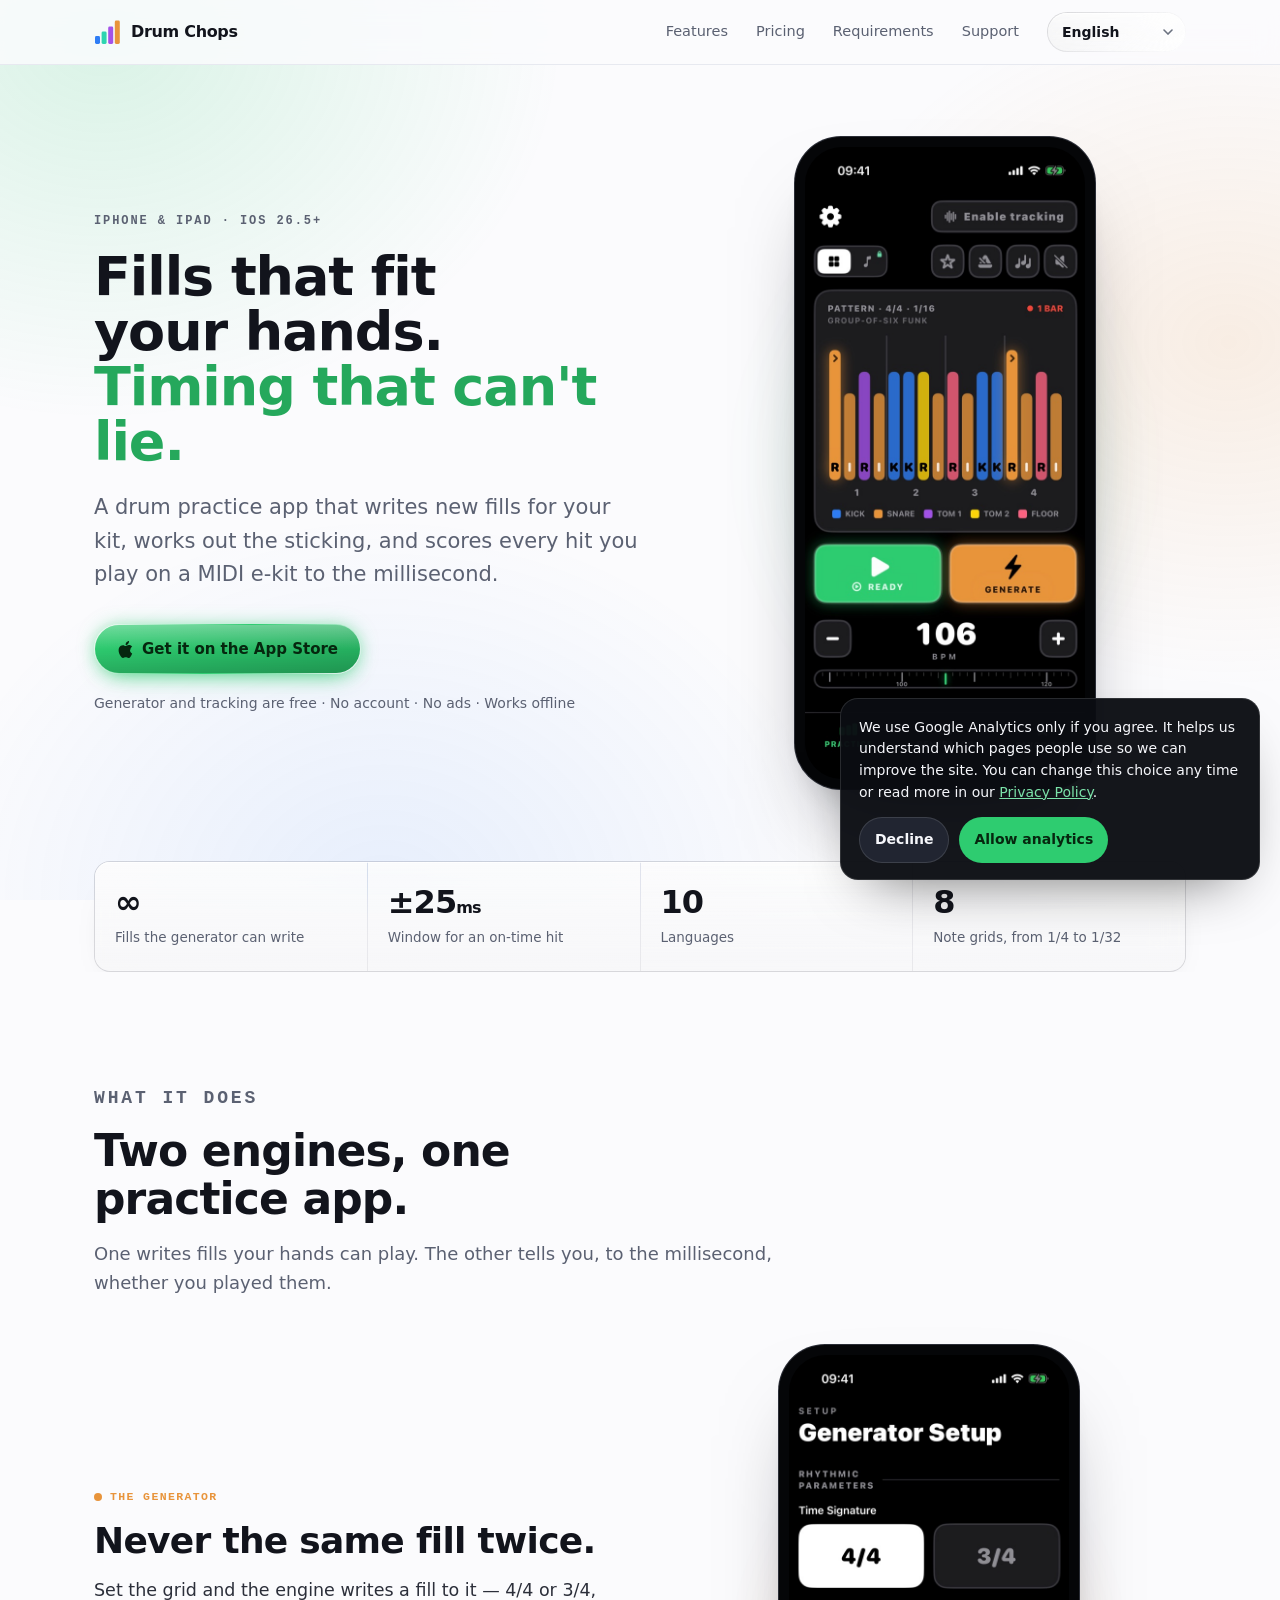
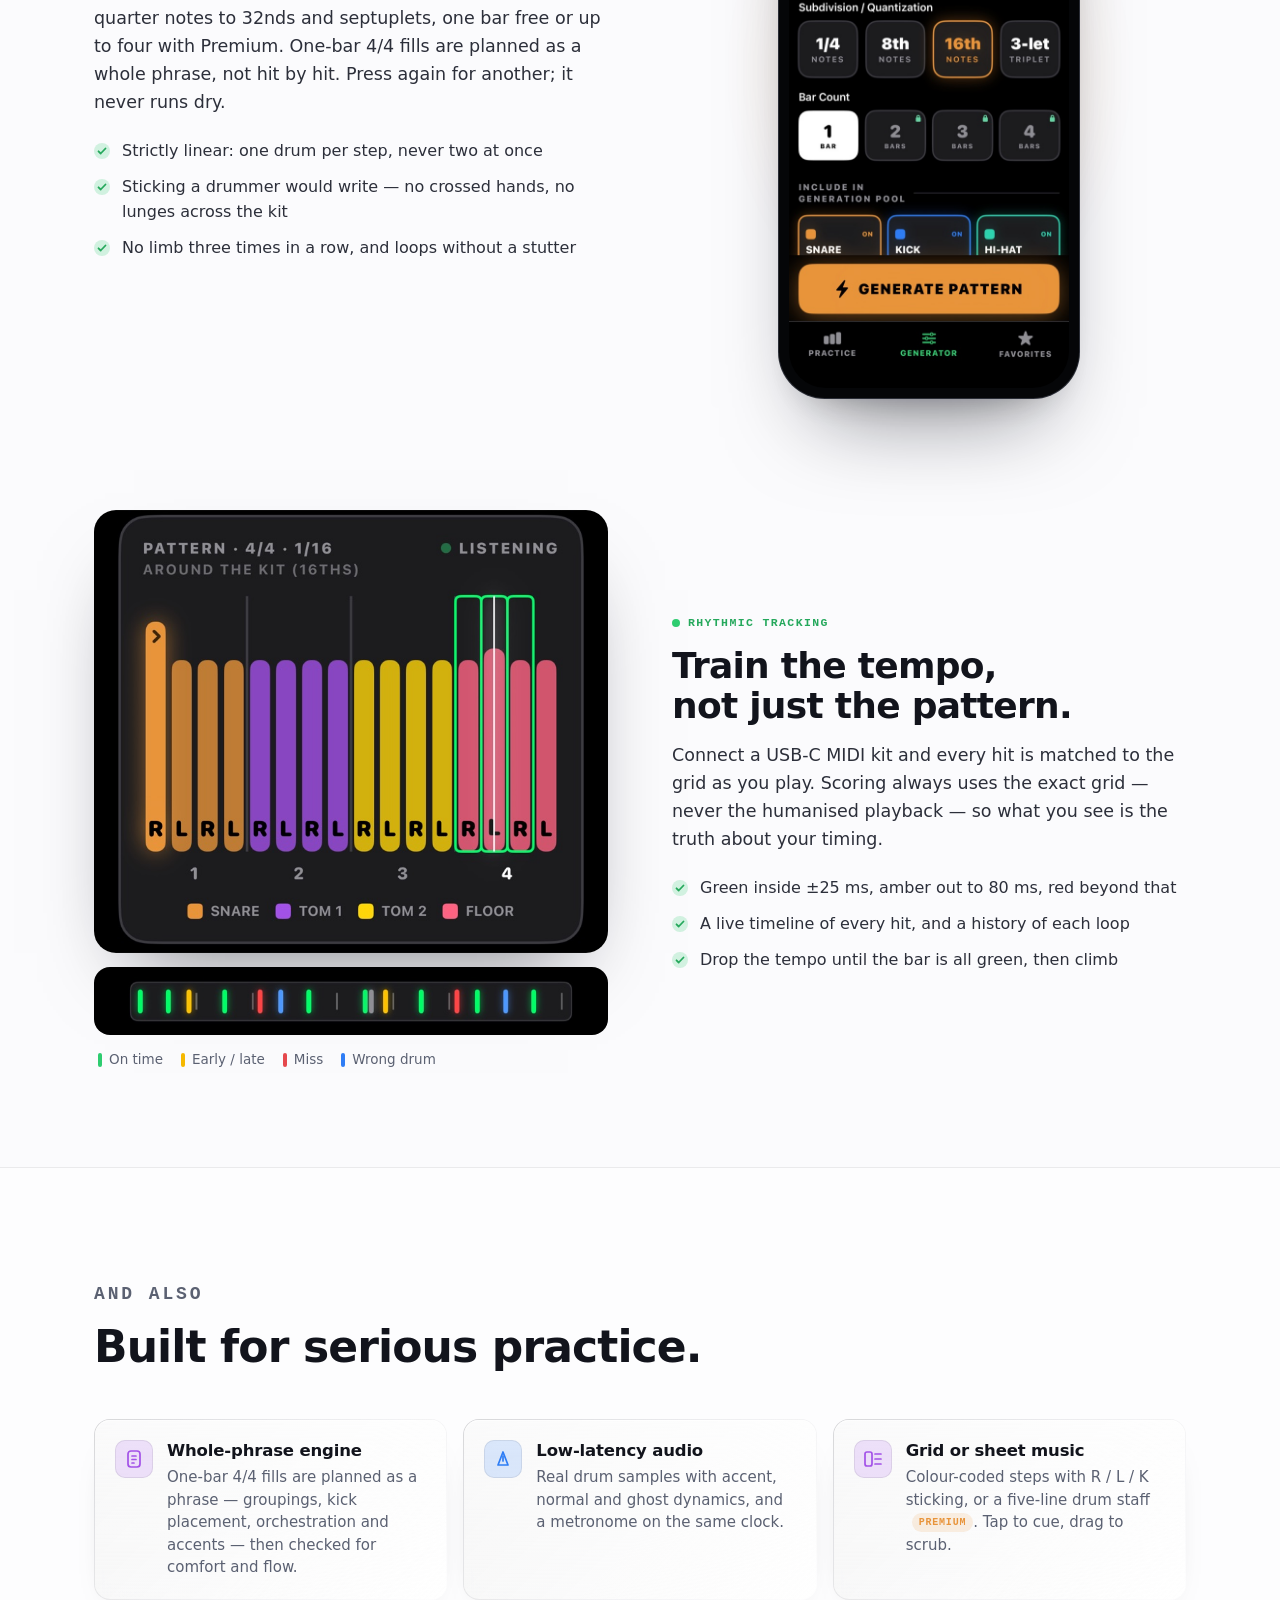
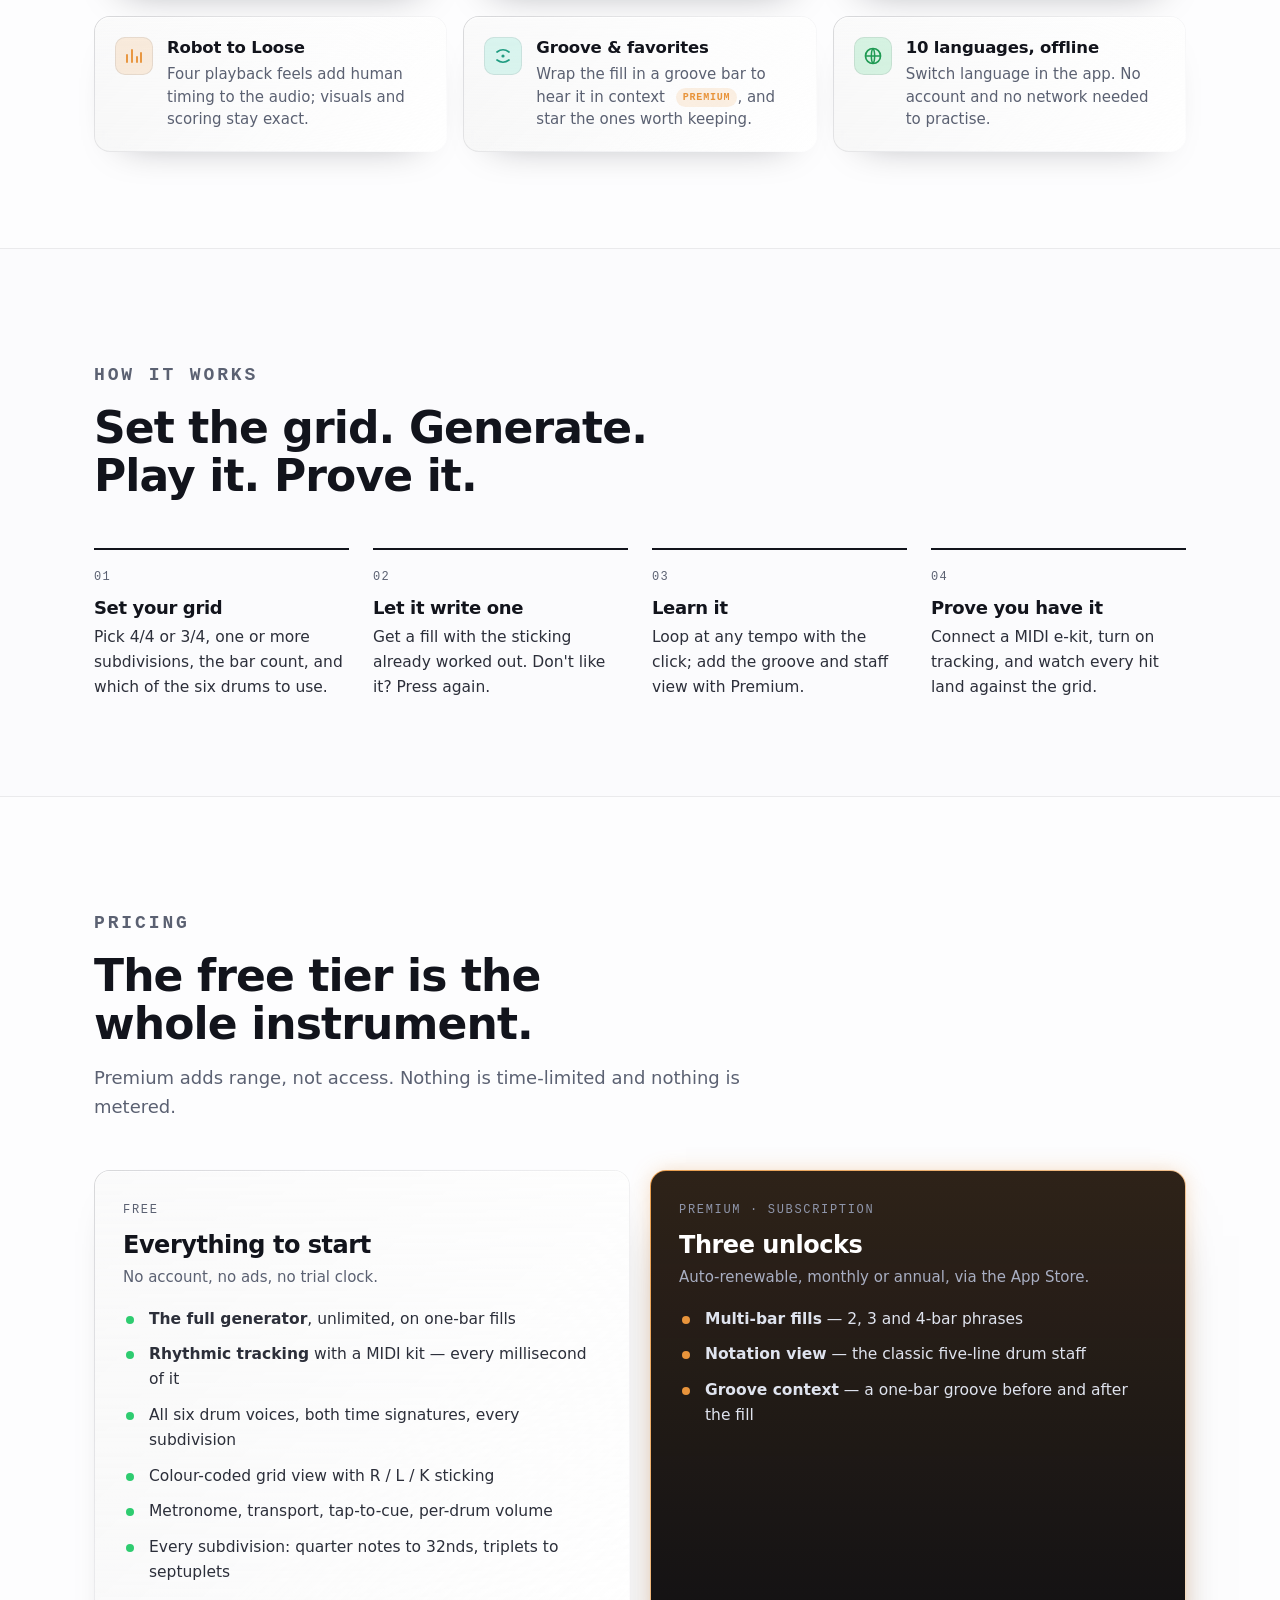
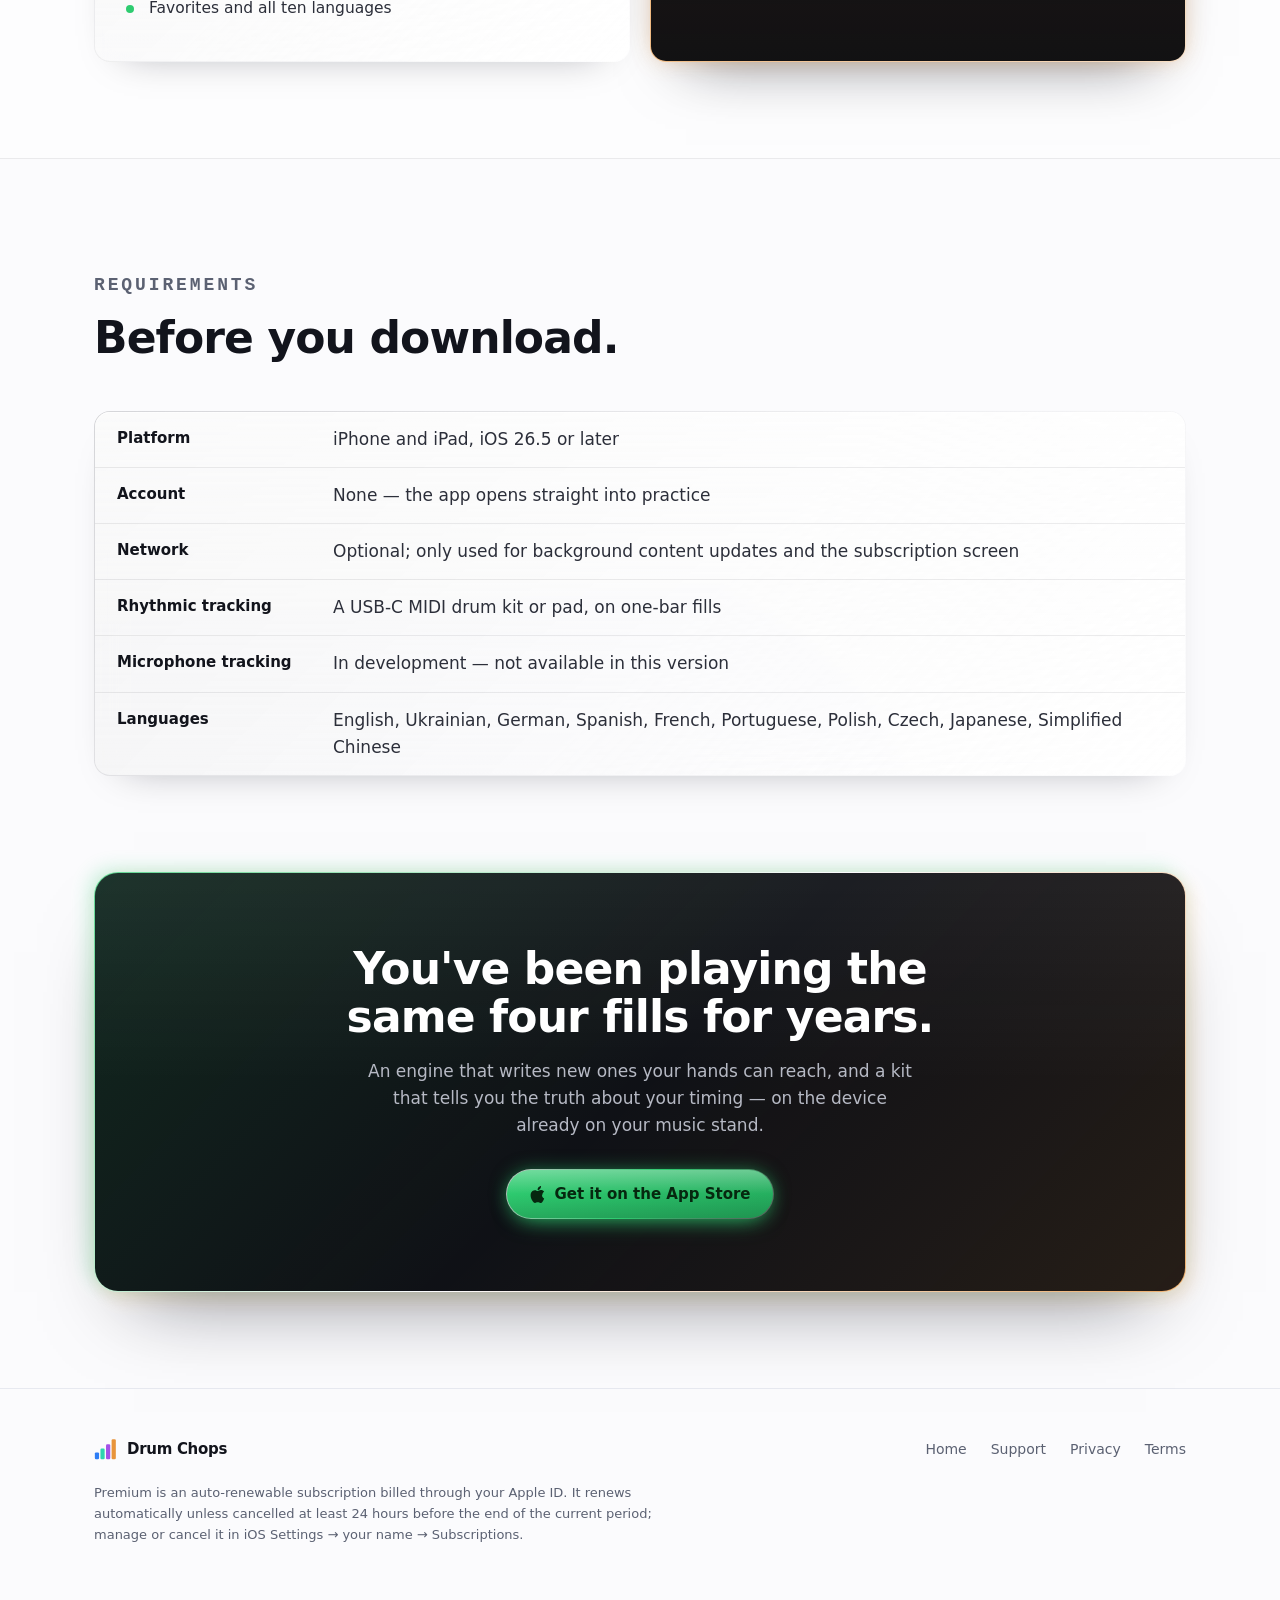
==== commit 45a5d48c: "feat: apply the app's glass design system to the site Mirror the app's DesignTokens glass primitives" ====
--- a/app.html
+++ b/app.html
@@ -28,14 +28,14 @@
 <meta charset="utf-8">
 <meta name="viewport" content="width=device-width, initial-scale=1">
 <title data-i18n="app.drumfillgenerator_for_iphone_ipad_fe">Drum Chops for iPhone &amp; iPad — features, pricing &amp; requirements</title>
-<meta data-i18n-attr="content:app.everything_drumfillgenerator_does_on" name="description" content="Everything Drum Chops does on iPhone and iPad: the linear fill generator, MIDI rhythmic tracking, 200 curated fills, what's free vs Premium, and what you need to run it.">
+<meta data-i18n-attr="content:app.everything_drumfillgenerator_does_on_v2" name="description" content="Everything Drum Chops does on iPhone and iPad: the linear fill generator, MIDI rhythmic tracking, what's free vs Premium, and what you need to run it.">
 <meta name="apple-itunes-app" content="app-id=6785203081">
 <link rel="canonical" href="https://drumfillgenerator.com/app.html">
 <meta name="theme-color" content="#0B0D12">
 <meta name="robots" content="index, follow">
 <meta property="og:type" content="website">
 <meta data-i18n-attr="content:app.drumfillgenerator_for_iphone_ipad_fe" property="og:title" content="Drum Chops for iPhone &amp; iPad — features, pricing &amp; requirements">
-<meta data-i18n-attr="content:app.an_ergonomic_linear_fill_generator" property="og:description" content="An ergonomic linear fill generator that solves the sticking for your kit, and MIDI timing feedback scored to the millisecond. 200 curated fills along for the ride. iPhone and iPad.">
+<meta data-i18n-attr="content:common.og_description_v2" property="og:description" content="An ergonomic linear fill generator that solves the sticking for your kit, and MIDI timing feedback scored to the millisecond. Free on iPhone and iPad.">
 <meta property="og:url" content="https://drumfillgenerator.com/app.html">
 <meta property="og:image" content="https://drumfillgenerator.com/og-image.png">
 <meta property="og:image:type" content="image/png">
@@ -73,15 +73,18 @@
 
 
   /* ---------- REQUIREMENTS ---------- */
-  .spec { border: 1px solid var(--hairline); border-radius: var(--r); overflow: hidden; background: var(--surface); }
-  .spec .r { display: flex; gap: 16px; padding: 14px 22px; border-top: 1px solid var(--hairline); flex-wrap: wrap; }
+  .spec { border-radius: var(--r); overflow: hidden; }
+  .spec .r { display: flex; gap: 16px; padding: 14px 22px; border-top: 1px solid var(--glass-hairline); flex-wrap: wrap; }
   .spec .r:first-child { border-top: 0; }
   .spec .k { font-weight: 650; font-size: 15px; min-width: 200px; }
   .spec .v { color: var(--body); flex: 1; min-width: 220px; }
 
   .closer-wrap { padding-top: 0; }
   .cta-band .actions { display: flex; gap: 12px; justify-content: center; flex-wrap: wrap; margin-top: 30px; }
-  .cta-band .btn-ghost { color: #fff; border-color: #3A3D47; }
+  .cta-band .btn-ghost {
+    color: #fff; box-shadow: inset 0 1px 0 rgba(255,255,255,.08);
+    background: linear-gradient(180deg, rgba(255,255,255,.12), rgba(255,255,255,.03)) padding-box, linear-gradient(135deg, rgba(255,255,255,.4), rgba(255,255,255,.08)) border-box;
+  }
 </style>
 
 <!-- NAV -->
@@ -119,7 +122,7 @@
             Get it on the App Store
           </a>
         </div>
-        <p data-i18n="app.generator_tracking_and_all_200" class="fine">Generator, tracking and all 200 fills are free · No account · No ads · Works offline</p>
+        <p data-i18n="app.generator_and_tracking_are_free" class="fine">Generator and tracking are free · No account · No ads · Works offline</p>
       </div>
       <div class="hero-media">
         <div class="phone-glow">
@@ -134,7 +137,7 @@
       <div class="cell"><div class="n">∞</div><div data-i18n="common.fills_the_generator_can_write" class="l">Fills the generator can write</div></div>
       <div class="cell"><div class="n">±25<small>ms</small></div><div data-i18n="common.window_for_an_on_time" class="l">Window for an on-time hit</div></div>
       <div class="cell"><div class="n">10</div><div data-i18n="common.languages" class="l">Languages</div></div>
-      <div class="cell"><div class="n">200</div><div data-i18n="common.curated_fills_all_free" class="l">Curated fills, all free</div></div>
+      <div class="cell"><div class="n">8</div><div data-i18n="common.note_grids_from_1_4_to_1_32" class="l">Note grids, from 1/4 to 1/32</div></div>
     </div>
   </div>
 </header>
@@ -144,7 +147,7 @@
   <div class="wrap">
     <div class="section-head">
       <p data-i18n="common.what_it_does" class="eyebrow">What it does</p>
-      <h2 data-i18n="common.two_engines_and_a_library">Two engines and a library, in one practice app.</h2>
+      <h2 data-i18n="common.two_engines_one_practice_app">Two engines, one practice app.</h2>
       <p data-i18n="app.one_writes_fills_your_hands">One writes fills your hands can play. The other tells you, to the millisecond, whether you played them.</p>
     </div>
 
@@ -153,7 +156,7 @@
         <div class="feature-copy">
           <span data-i18n="common.the_generator" class="tag" style="color:var(--snare)"><i class="dot" style="background:var(--snare)"></i>The generator</span>
           <h3 data-i18n="app.never_the_same_fill_twice">Never the same fill twice.</h3>
-          <p data-i18n="app.set_the_grid_and_the">Set the grid and the engine writes a fill to it — 4/4 or 3/4, quarter notes to triplets, one bar free or up to four with Premium. Pick more than one subdivision and it changes resolution beat by beat. Press again for another; it never runs dry.</p>
+          <p data-i18n="app.set_the_grid_and_the_v2">Set the grid and the engine writes a fill to it — 4/4 or 3/4, quarter notes to 32nds and septuplets, one bar free or up to four with Premium. One-bar 4/4 fills are planned as a whole phrase, not hit by hit. Press again for another; it never runs dry.</p>
           <ul class="checks">
             <li data-i18n="app.strictly_linear_one_drum_per">Strictly linear: one drum per step, never two at once</li>
             <li data-i18n="app.sticking_a_drummer_would_write">Sticking a drummer would write — no crossed hands, no lunges across the kit</li>
@@ -209,7 +212,7 @@
     <div class="minis">
       <div class="mini">
         <div class="ico" style="background:color-mix(in srgb,var(--tom) 16%,transparent)"><svg width="20" height="20" viewBox="0 0 20 20" fill="none" aria-hidden="true"><rect x="4" y="2" width="12" height="16" rx="3" stroke="#A352E8" stroke-width="1.7"/><path d="M8 7h4M8 10.5h4M8 14h2" stroke="#A352E8" stroke-width="1.7" stroke-linecap="round"/></svg></div>
-        <div><h3 data-i18n="app.200_curated_fills">200 curated fills</h3><p data-i18n="app.hand_transcribed_across_genres_all">Hand-transcribed across genres, all free, and updated over the air without an app release.</p></div>
+        <div><h3 data-i18n="app.whole_phrase_engine">Whole-phrase engine</h3><p data-i18n="app.every_fill_is_planned_as">One-bar 4/4 fills are planned as a phrase — groupings, kick placement, orchestration and accents — then checked for comfort and flow.</p></div>
       </div>
       <div class="mini">
         <div class="ico" style="background:color-mix(in srgb,var(--kick) 16%,transparent)"><svg width="20" height="20" viewBox="0 0 20 20" fill="none" aria-hidden="true"><path d="M10 3l5 13H5z" stroke="#2E7DF5" stroke-width="1.7" stroke-linejoin="round"/><path d="M10 7v5" stroke="#2E7DF5" stroke-width="1.7" stroke-linecap="round"/></svg></div>
@@ -251,7 +254,7 @@
       <div class="step">
         <div class="n">02</div>
         <h3 data-i18n="app.let_it_write_one">Let it write one</h3>
-        <p data-i18n="app.get_a_linear_fill_with">Get a linear fill with the sticking worked out. Every other press pulls from the curated library.</p>
+        <p data-i18n="index.get_a_fill_with_the">Get a fill with the sticking already worked out. Don't like it? Press again.</p>
       </div>
       <div class="step">
         <div class="n">03</div>
@@ -286,7 +289,7 @@
           <li data-i18n="app.all_six_drum_voices_both">All six drum voices, both time signatures, every subdivision</li>
           <li data-i18n="app.colour_coded_grid_view_with">Colour-coded grid view with R / L / K sticking</li>
           <li data-i18n="app.metronome_transport_tap_to_cue">Metronome, transport, tap-to-cue, per-drum volume</li>
-          <li data-i18n="common.all_200_curated_fills">All 200 curated fills</li>
+          <li data-i18n="common.every_subdivision_quarter_to_32nd">Every subdivision: quarter notes to 32nds, triplets to septuplets</li>
           <li data-i18n="app.favorites_and_all_ten_languages">Favorites and all ten languages</li>
         </ul>
       </div>
@@ -314,9 +317,9 @@
     <div class="spec">
       <div class="r"><div data-i18n="common.platform" class="k">Platform</div><div data-i18n="app.iphone_and_ipad_ios_26" class="v">iPhone and iPad, iOS 26.5 or later</div></div>
       <div class="r"><div data-i18n="common.account" class="k">Account</div><div data-i18n="app.none_the_app_opens_straight" class="v">None — the app opens straight into practice</div></div>
-      <div class="r"><div data-i18n="common.network" class="k">Network</div><div data-i18n="app.optional_only_used_to_refresh" class="v">Optional; only used to refresh the fill library and load the subscription screen</div></div>
+      <div class="r"><div data-i18n="common.network" class="k">Network</div><div data-i18n="common.network_background_updates_only" class="v">Optional; only used for background content updates and the subscription screen</div></div>
       <div class="r"><div data-i18n="common.rhythmic_tracking_2" class="k">Rhythmic tracking</div><div data-i18n="app.a_usb_c_midi_drum" class="v">A USB-C MIDI drum kit or pad, on one-bar fills</div></div>
-      <div class="r"><div data-i18n="app.microphone_tracking" class="k">Microphone tracking</div><div data-i18n="app.in_development_shown_as_soon" class="v">In development — shown as "Soon" and not selectable yet</div></div>
+      <div class="r"><div data-i18n="app.microphone_tracking" class="k">Microphone tracking</div><div data-i18n="common.in_development_not_available" class="v">In development — not available in this version</div></div>
       <div class="r"><div data-i18n="common.languages" class="k">Languages</div><div data-i18n="app.english_ukrainian_german_spanish_fre" class="v">English, Ukrainian, German, Spanish, French, Portuguese, Polish, Czech, Japanese, Simplified Chinese</div></div>
     </div>
   </div>
--- a/styles.css
+++ b/styles.css
@@ -28,6 +28,19 @@
   --measure: 62ch;
   --r: 16px;
   --r-lg: 24px;
+
+  /* Glass system — mirrors the app's DesignTokens: GlassSurface (translucent
+     fill + top-lit wash + gradient hairline rim), GlowSlab (primary actions)
+     and PatternCardGlass (green→orange rim on dark stages). */
+  --glass-fill: color-mix(in srgb, var(--surface) 62%, transparent);
+  --glass-wash: linear-gradient(180deg, rgba(255,255,255,.7), rgba(255,255,255,.18));
+  --glass-rim: linear-gradient(135deg, rgba(18,20,28,.16), rgba(18,20,28,.05) 55%, rgba(255,255,255,.6));
+  --glass-shadow: inset 0 1px 0 rgba(255,255,255,.75), 0 18px 40px -30px rgba(8,10,20,.4);
+  --glass-blur: blur(18px) saturate(1.4);
+  --glass-hairline: rgba(18,20,28,.08);
+  --ambient-a: color-mix(in srgb, var(--green) 16%, transparent);
+  --ambient-b: color-mix(in srgb, var(--snare) 13%, transparent);
+  --ambient-c: color-mix(in srgb, var(--kick) 10%, transparent);
 
   color-scheme: light dark;
 }
@@ -44,6 +57,15 @@
     --stage: #07080B;
     --stage-line: #262933;
     --green-deep: #3FDC85;
+
+    --glass-fill: color-mix(in srgb, var(--surface) 70%, transparent);
+    --glass-wash: linear-gradient(180deg, rgba(255,255,255,.07), rgba(255,255,255,.01));
+    --glass-rim: linear-gradient(135deg, rgba(255,255,255,.2), rgba(255,255,255,.05));
+    --glass-shadow: inset 0 1px 0 rgba(255,255,255,.06), 0 24px 48px -32px rgba(0,0,0,.8);
+    --glass-hairline: rgba(255,255,255,.07);
+    --ambient-a: color-mix(in srgb, var(--green) 12%, transparent);
+    --ambient-b: color-mix(in srgb, var(--snare) 10%, transparent);
+    --ambient-c: color-mix(in srgb, var(--kick) 9%, transparent);
   }
 }
 
@@ -61,6 +83,45 @@
   text-rendering: optimizeLegibility;
 }
 
+/* Ambient colour behind the page so translucent glass has something to frost.
+   A fixed pseudo-element instead of background-attachment: fixed (janky on iOS). */
+body::before {
+  content: ""; position: fixed; inset: 0; z-index: -1; pointer-events: none;
+  background:
+    radial-gradient(60vmax 50vmax at 8% 4%, var(--ambient-a), transparent 60%),
+    radial-gradient(55vmax 45vmax at 96% 38%, var(--ambient-b), transparent 60%),
+    radial-gradient(60vmax 50vmax at 30% 100%, var(--ambient-c), transparent 60%);
+}
+
+/* Shared glass surface (GlassSurface). Background layers: wash, fill, then the
+   rim gradient painted into the transparent border via border-box. */
+.glass, .spec, .prose,
+.mini, .tier:not(.pro), .faq details, .btn-ghost, .lang-select {
+  border: 1px solid transparent;
+  background:
+    var(--glass-wash) padding-box,
+    linear-gradient(var(--glass-fill), var(--glass-fill)) padding-box,
+    var(--glass-rim) border-box;
+  box-shadow: var(--glass-shadow);
+  -webkit-backdrop-filter: var(--glass-blur);
+  backdrop-filter: var(--glass-blur);
+}
+
+/* Dark stage glass (PatternCardGlass): green wash from the top-leading corner,
+   orange from the bottom-trailing, a two-tone rim and a two-tone glow. */
+.glass-stage, .cta-band {
+  border: 1.5px solid transparent;
+  background:
+    linear-gradient(180deg, rgba(255,255,255,.06), rgba(255,255,255,0) 50%) padding-box,
+    linear-gradient(135deg, color-mix(in srgb, var(--green) 14%, transparent), rgba(255,255,255,.015), color-mix(in srgb, var(--snare) 12%, transparent)) padding-box,
+    linear-gradient(var(--stage), var(--stage)) padding-box,
+    linear-gradient(135deg, color-mix(in srgb, var(--green) 75%, transparent), rgba(255,255,255,.1), color-mix(in srgb, var(--snare) 75%, transparent)) border-box;
+  box-shadow:
+    -6px -4px 18px color-mix(in srgb, var(--green) 22%, transparent),
+    6px 6px 18px color-mix(in srgb, var(--snare) 18%, transparent),
+    0 40px 80px -40px rgba(8,10,20,.55);
+}
+
 .wrap { width: 100%; max-width: var(--maxw); margin: 0 auto; padding: 0 24px; }
 @media (max-width: 480px) { .wrap { padding: 0 16px; } }
 
@@ -112,20 +173,28 @@
   transition: transform .12s ease, box-shadow .18s ease, background .18s ease, border-color .18s ease;
 }
 .btn:hover { transform: translateY(-1px); }
+/* GlowSlab: accent body deepening toward the bottom-trailing corner, specular
+   sheen across the top, darker base, bright rim and a soft accent glow. */
 .btn-primary {
-  background: var(--green); color: #06270F;
-  box-shadow: 0 1px 0 rgba(0,0,0,.04), 0 8px 22px -10px color-mix(in srgb, var(--green) 70%, transparent);
-}
-.btn-primary:hover { background: #29B864; }
-.btn-ghost { background: transparent; color: var(--ink); border-color: var(--hairline-strong); }
-.btn-ghost:hover { border-color: var(--muted); }
+  color: #06270F;
+  border: 1.5px solid transparent;
+  background:
+    linear-gradient(180deg, rgba(255,255,255,.32), rgba(255,255,255,0) 50%) padding-box,
+    linear-gradient(180deg, rgba(0,0,0,0) 50%, rgba(0,0,0,.14)) padding-box,
+    linear-gradient(135deg, var(--green), color-mix(in srgb, var(--green) 72%, #0B5A2E)) padding-box,
+    linear-gradient(135deg, rgba(255,255,255,.75), var(--green), rgba(255,255,255,.3)) border-box;
+  box-shadow: 0 0 18px -2px color-mix(in srgb, var(--green) 55%, transparent), 0 10px 24px -12px color-mix(in srgb, var(--green) 80%, transparent);
+}
+.btn-primary:hover { filter: brightness(1.05) saturate(1.05); box-shadow: 0 0 24px 0 color-mix(in srgb, var(--green) 60%, transparent), 0 12px 28px -12px color-mix(in srgb, var(--green) 85%, transparent); }
+.btn-ghost { color: var(--ink); }
+.btn-ghost:hover { box-shadow: var(--glass-shadow), 0 0 0 1px var(--hairline-strong); }
 .btn-sm { padding: 9px 16px; font-size: 13.5px; }
 .btn svg { display: block; flex: none; }
 
 /* ---------- SECTIONS ---------- */
 .section { padding: 96px 0; }
 .section.tight { padding: 64px 0; }
-.alt { background: var(--surface); border-top: 1px solid var(--hairline); border-bottom: 1px solid var(--hairline); }
+.alt { background: color-mix(in srgb, var(--surface) 45%, transparent); border-top: 1px solid var(--glass-hairline); border-bottom: 1px solid var(--glass-hairline); }
 .section-head { max-width: 680px; margin-bottom: 48px; }
 .section-head.center { margin-left: auto; margin-right: auto; text-align: center; }
 .section-head .eyebrow { margin-bottom: 14px; }
@@ -191,10 +260,9 @@
 .minis { display: grid; grid-template-columns: repeat(3, 1fr); gap: 16px; }
 .mini {
   display: grid; grid-template-columns: auto 1fr; gap: 14px; align-items: start;
-  background: var(--surface); border: 1px solid var(--hairline); border-radius: var(--r); padding: 20px;
-}
-.alt .mini { background: var(--ground); }
-.mini .ico { width: 38px; height: 38px; border-radius: 10px; display: grid; place-items: center; }
+  border-radius: var(--r); padding: 20px;
+}
+.mini .ico { width: 38px; height: 38px; border-radius: 10px; display: grid; place-items: center; box-shadow: inset 0 0 0 1px var(--glass-hairline); }
 .mini h3 { font-size: 16.5px; font-weight: 700; letter-spacing: -0.01em; line-height: 1.3; }
 .mini p { color: var(--muted); font-size: 15px; margin: 5px 0 0; line-height: 1.5; }
 @media (max-width: 900px) { .minis { grid-template-columns: repeat(2, 1fr); } }
@@ -220,10 +288,13 @@
 /* ---------- STATS STRIP ---------- */
 .stats {
   display: grid; grid-template-columns: repeat(6, 1fr); gap: 1px;
-  background: var(--hairline); border: 1px solid var(--hairline);
+  background: var(--glass-hairline); border: 1px solid var(--glass-hairline);
   border-radius: var(--r); overflow: hidden;
-}
-.stats .cell { background: var(--surface); padding: 24px 20px; }
+  box-shadow: var(--glass-shadow);
+  -webkit-backdrop-filter: var(--glass-blur);
+  backdrop-filter: var(--glass-blur);
+}
+.stats .cell { background: var(--glass-wash), linear-gradient(var(--glass-fill), var(--glass-fill)); padding: 24px 20px; }
 .stats .n { font-size: 32px; font-weight: 850; letter-spacing: -0.03em; line-height: 1; font-variant-numeric: tabular-nums; }
 .stats .n small { font-size: .5em; font-weight: 700; }
 .stats .l { font-size: 13.5px; color: var(--muted); margin-top: 10px; line-height: 1.4; }
@@ -232,8 +303,16 @@
 
 /* ---------- PRICING TIERS ---------- */
 .tiers { display: grid; grid-template-columns: 1fr 1fr; gap: 20px; }
-.tier { background: var(--surface); border: 1px solid var(--hairline); border-radius: var(--r); padding: 30px 28px; }
-.tier.pro { background: var(--stage); border-color: var(--stage-line); color: #fff; }
+.tier { border-radius: var(--r); padding: 30px 28px; }
+/* Premium tier: dark glass tinted in the Premium (snare) accent, like a tinted GlassSurface. */
+.tier.pro {
+  color: #fff; border: 1.5px solid transparent;
+  background:
+    linear-gradient(180deg, color-mix(in srgb, var(--snare) 16%, transparent), color-mix(in srgb, var(--snare) 3%, transparent)) padding-box,
+    linear-gradient(var(--stage), var(--stage)) padding-box,
+    linear-gradient(135deg, color-mix(in srgb, var(--snare) 90%, transparent), color-mix(in srgb, var(--snare) 30%, transparent)) border-box;
+  box-shadow: 0 0 22px -4px color-mix(in srgb, var(--snare) 40%, transparent), 0 30px 60px -36px rgba(8,10,20,.6);
+}
 .tier .name { font-family: var(--mono); font-size: 12px; letter-spacing: 0.14em; text-transform: uppercase; color: var(--muted); }
 .tier.pro .name { color: #8F96AB; }
 .tier h3 { font-size: 24px; font-weight: 800; margin: 12px 0 6px; }
@@ -250,11 +329,7 @@
 
 /* ---------- FAQ ---------- */
 .faq { max-width: 820px; }
-.faq details {
-  border: 1px solid var(--hairline); border-radius: 12px;
-  background: var(--surface); margin: 10px 0; overflow: hidden;
-}
-.alt .faq details { background: var(--ground); }
+.faq details { border-radius: 14px; margin: 10px 0; overflow: hidden; }
 .faq summary {
   cursor: pointer; list-style: none; padding: 18px 52px 18px 22px;
   font-weight: 700; color: var(--ink); position: relative;
@@ -265,13 +340,13 @@
   font-family: var(--mono); font-size: 20px; color: var(--muted); line-height: 1;
 }
 .faq details[open] summary::after { content: "–"; }
-.faq details[open] summary { border-bottom: 1px solid var(--hairline); }
+.faq details[open] summary { border-bottom: 1px solid var(--glass-hairline); }
 .faq .answer { padding: 4px 22px 18px; color: var(--body); }
 .faq .answer p { margin: 12px 0; }
 
 /* ---------- CTA BAND ---------- */
 .cta-band {
-  background: var(--stage); color: #fff; border: 1px solid var(--stage-line);
+  color: #fff;
   border-radius: var(--r-lg); padding: clamp(44px, 6vw, 72px) clamp(24px, 4vw, 48px);
   text-align: center; position: relative; overflow: hidden;
 }
@@ -304,10 +379,18 @@
   appearance: none; -webkit-appearance: none;
   font: inherit; font-size: 14px; font-weight: 600; color: var(--ink);
   background: transparent url("data:image/svg+xml,%3Csvg xmlns='http://www.w3.org/2000/svg' width='10' height='6' viewBox='0 0 10 6'%3E%3Cpath d='M1 1l4 4 4-4' fill='none' stroke='%236B7280' stroke-width='1.6' stroke-linecap='round'/%3E%3C/svg%3E") no-repeat right 12px center;
-  border: 1px solid var(--hairline-strong); border-radius: 999px;
+  border-radius: 999px;
   padding: 8px 32px 8px 14px; cursor: pointer; max-width: 150px;
 }
-.lang-select:hover { border-color: var(--ink); }
+/* Chevron sits on top of the shared glass layers. */
+.lang-select {
+  background:
+    url("data:image/svg+xml,%3Csvg xmlns='http://www.w3.org/2000/svg' width='10' height='6' viewBox='0 0 10 6'%3E%3Cpath d='M1 1l4 4 4-4' fill='none' stroke='%236B7280' stroke-width='1.6' stroke-linecap='round'/%3E%3C/svg%3E") no-repeat right 12px center padding-box,
+    var(--glass-wash) padding-box,
+    linear-gradient(var(--glass-fill), var(--glass-fill)) padding-box,
+    var(--glass-rim) border-box;
+}
+.lang-select:hover { box-shadow: var(--glass-shadow), 0 0 0 1px var(--hairline-strong); }
 .lang-select:focus-visible { outline: 2px solid var(--green-deep); outline-offset: 2px; }
 .lang-select option { color: #111; background: #fff; }
 @media (max-width: 760px) {
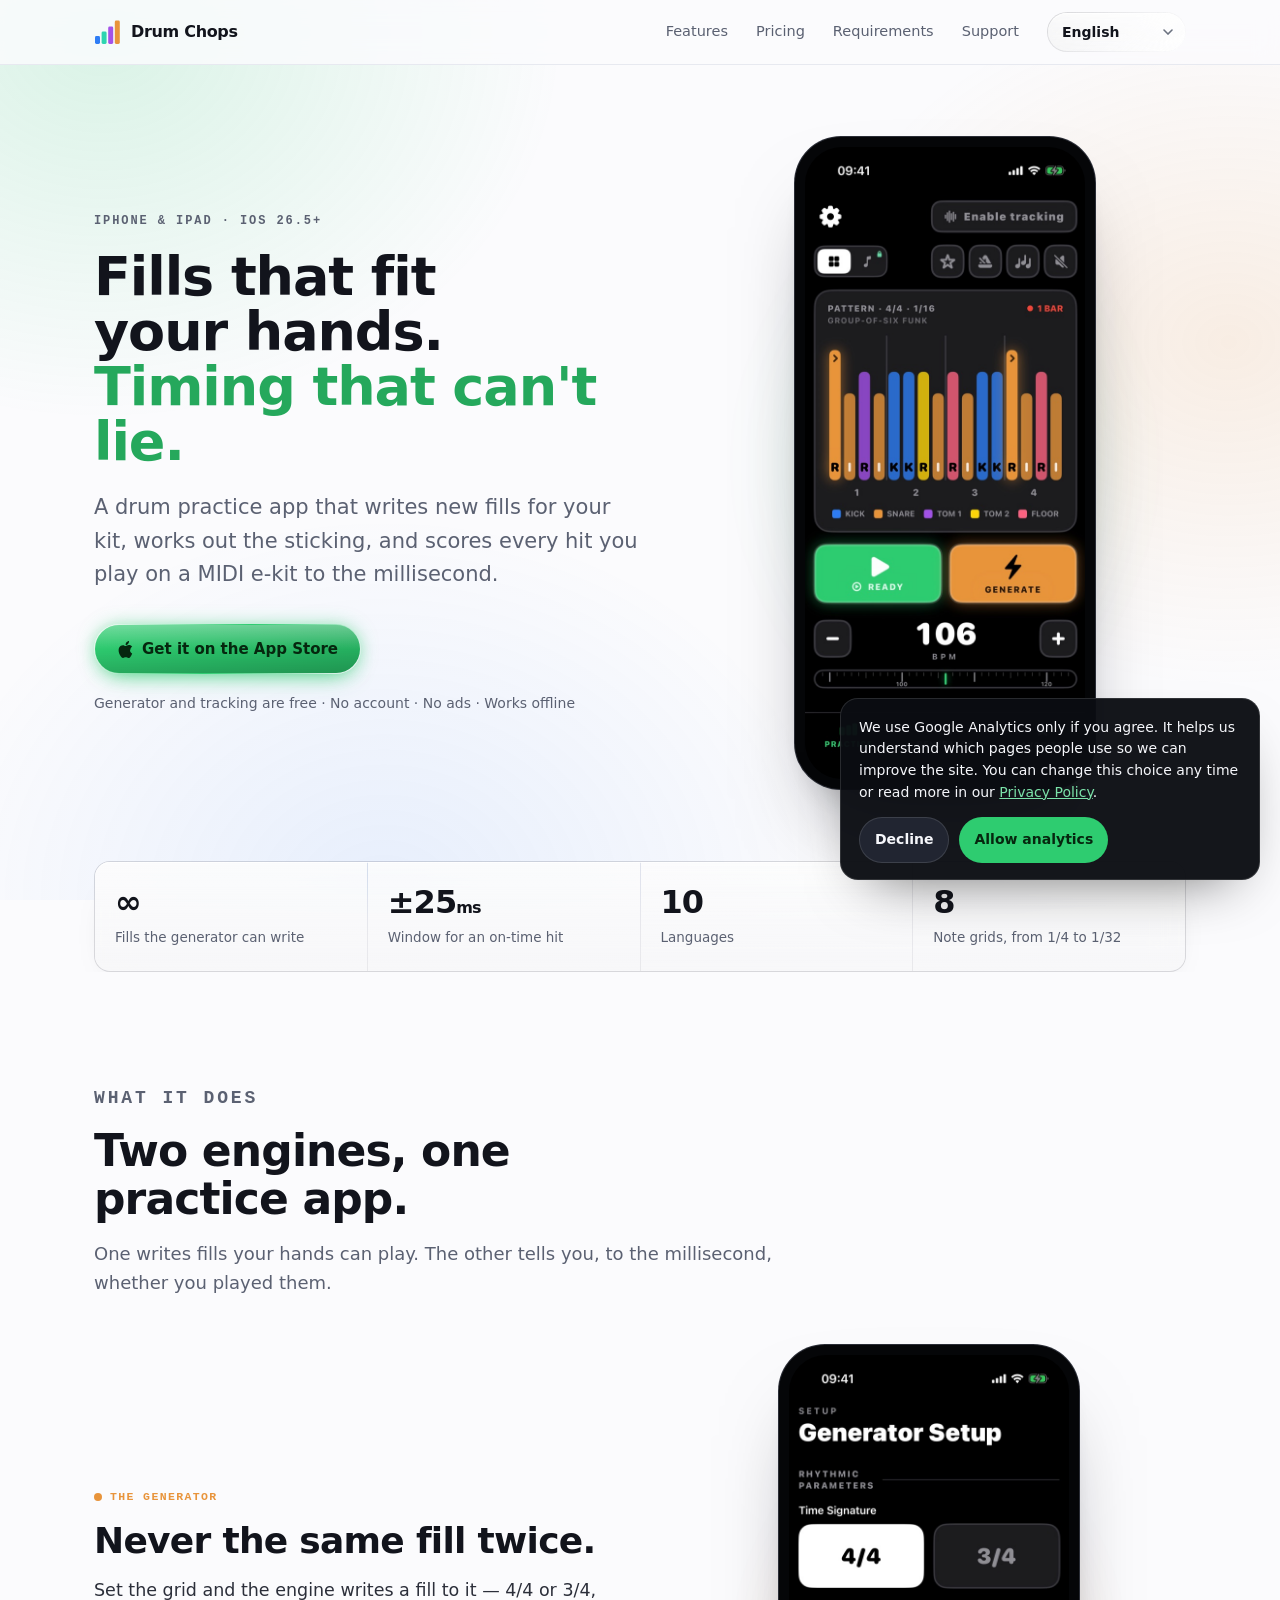
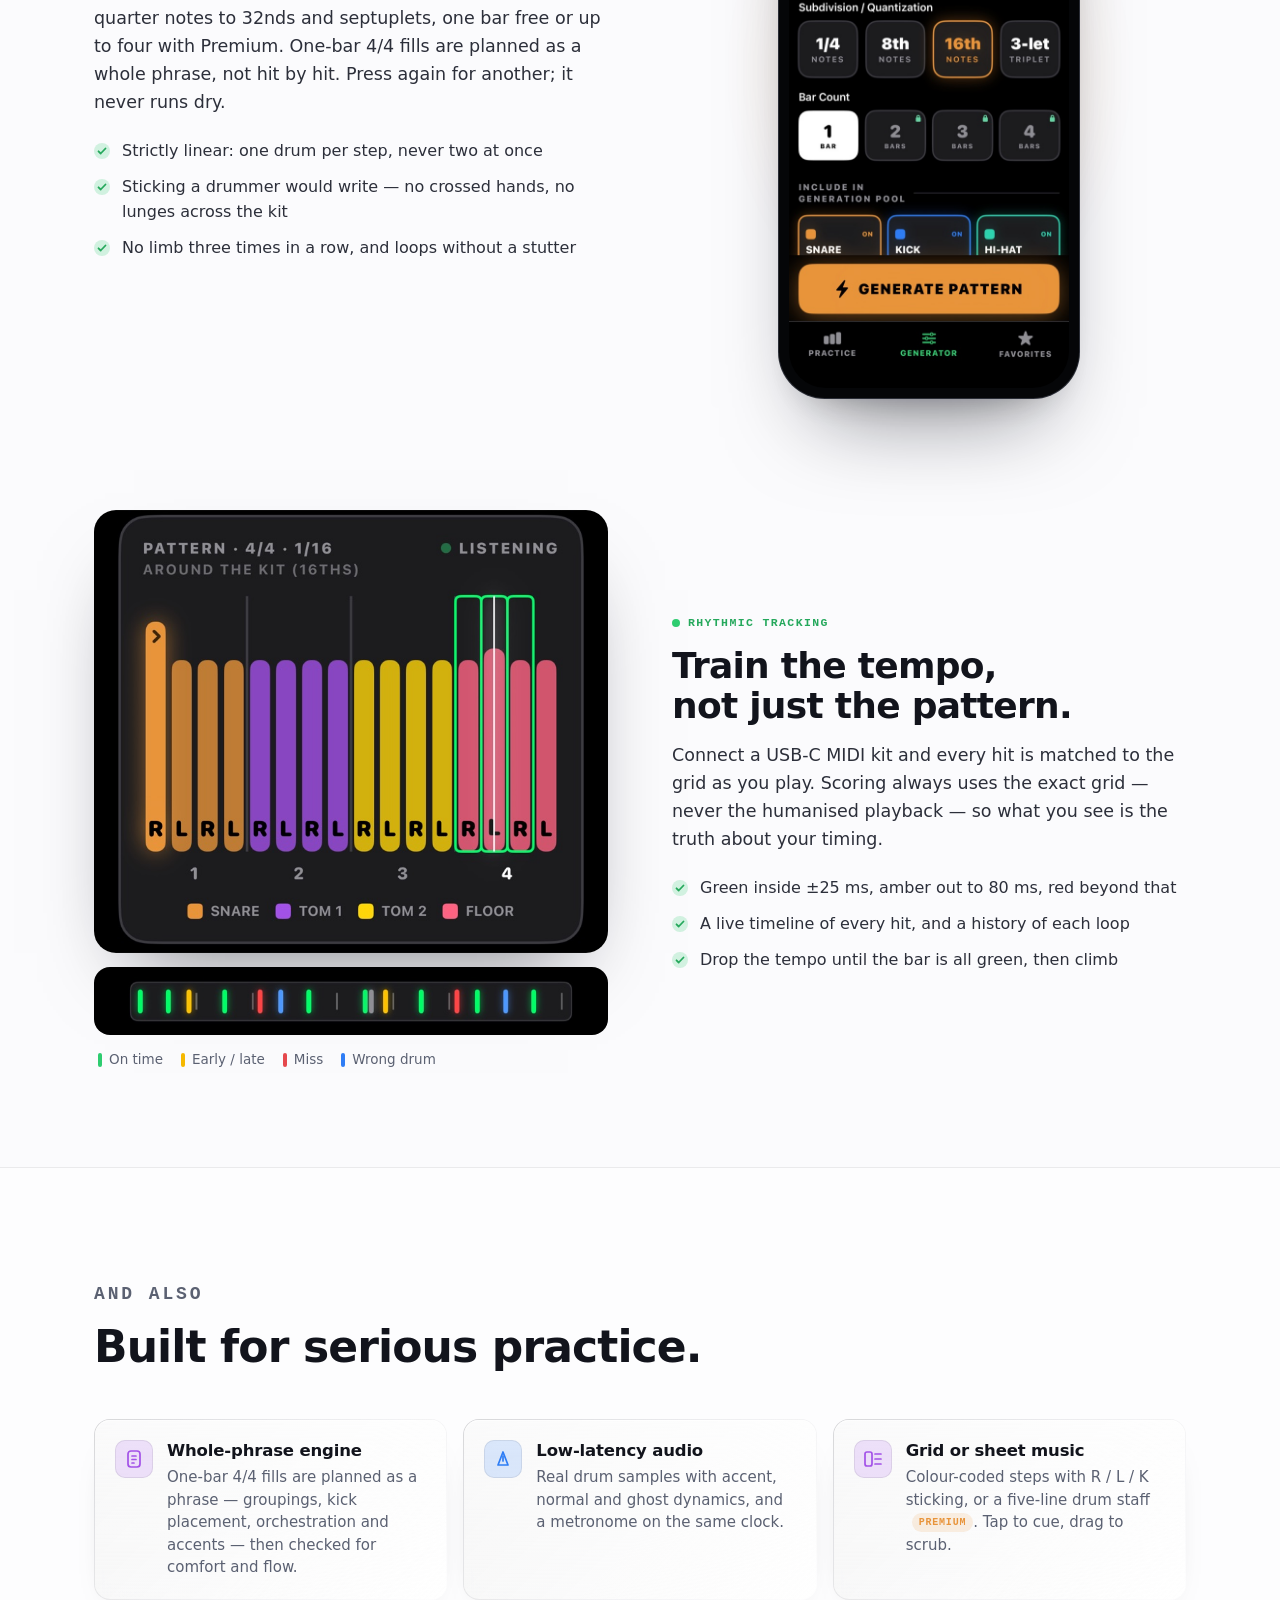
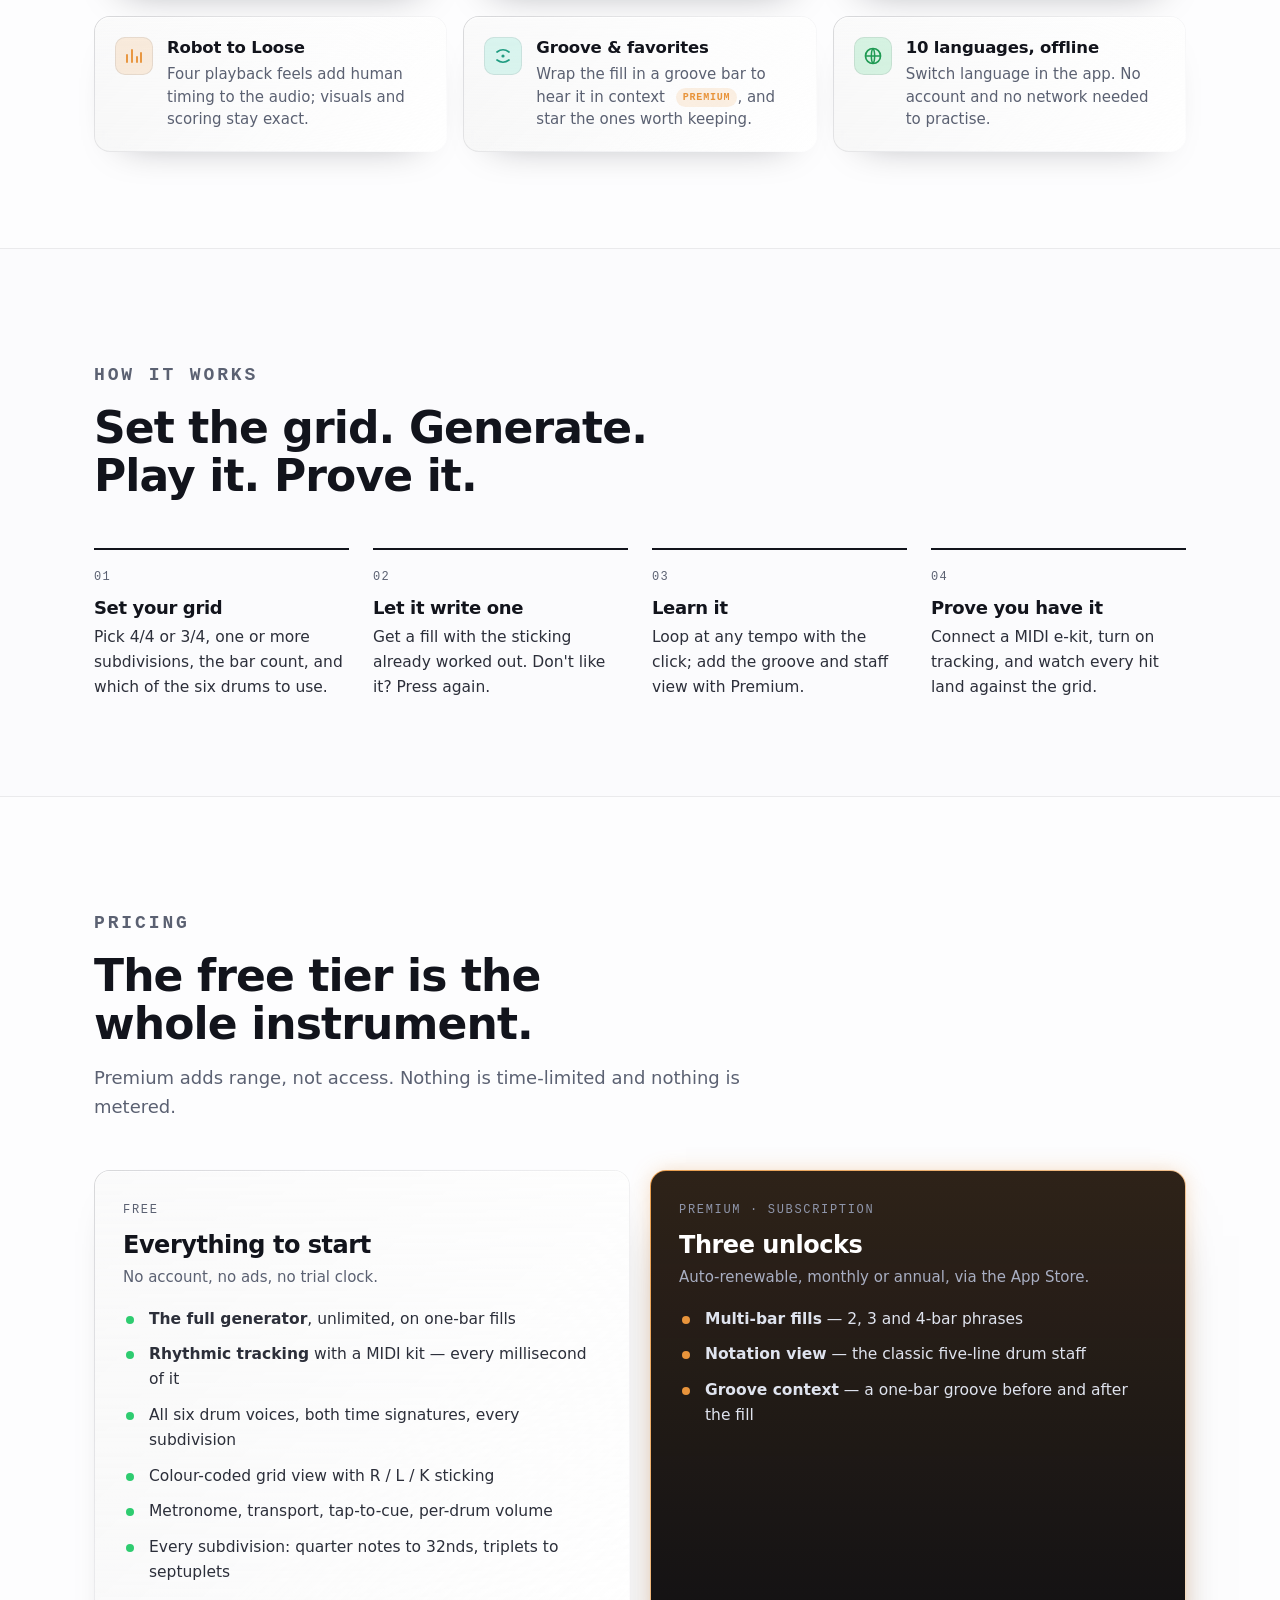
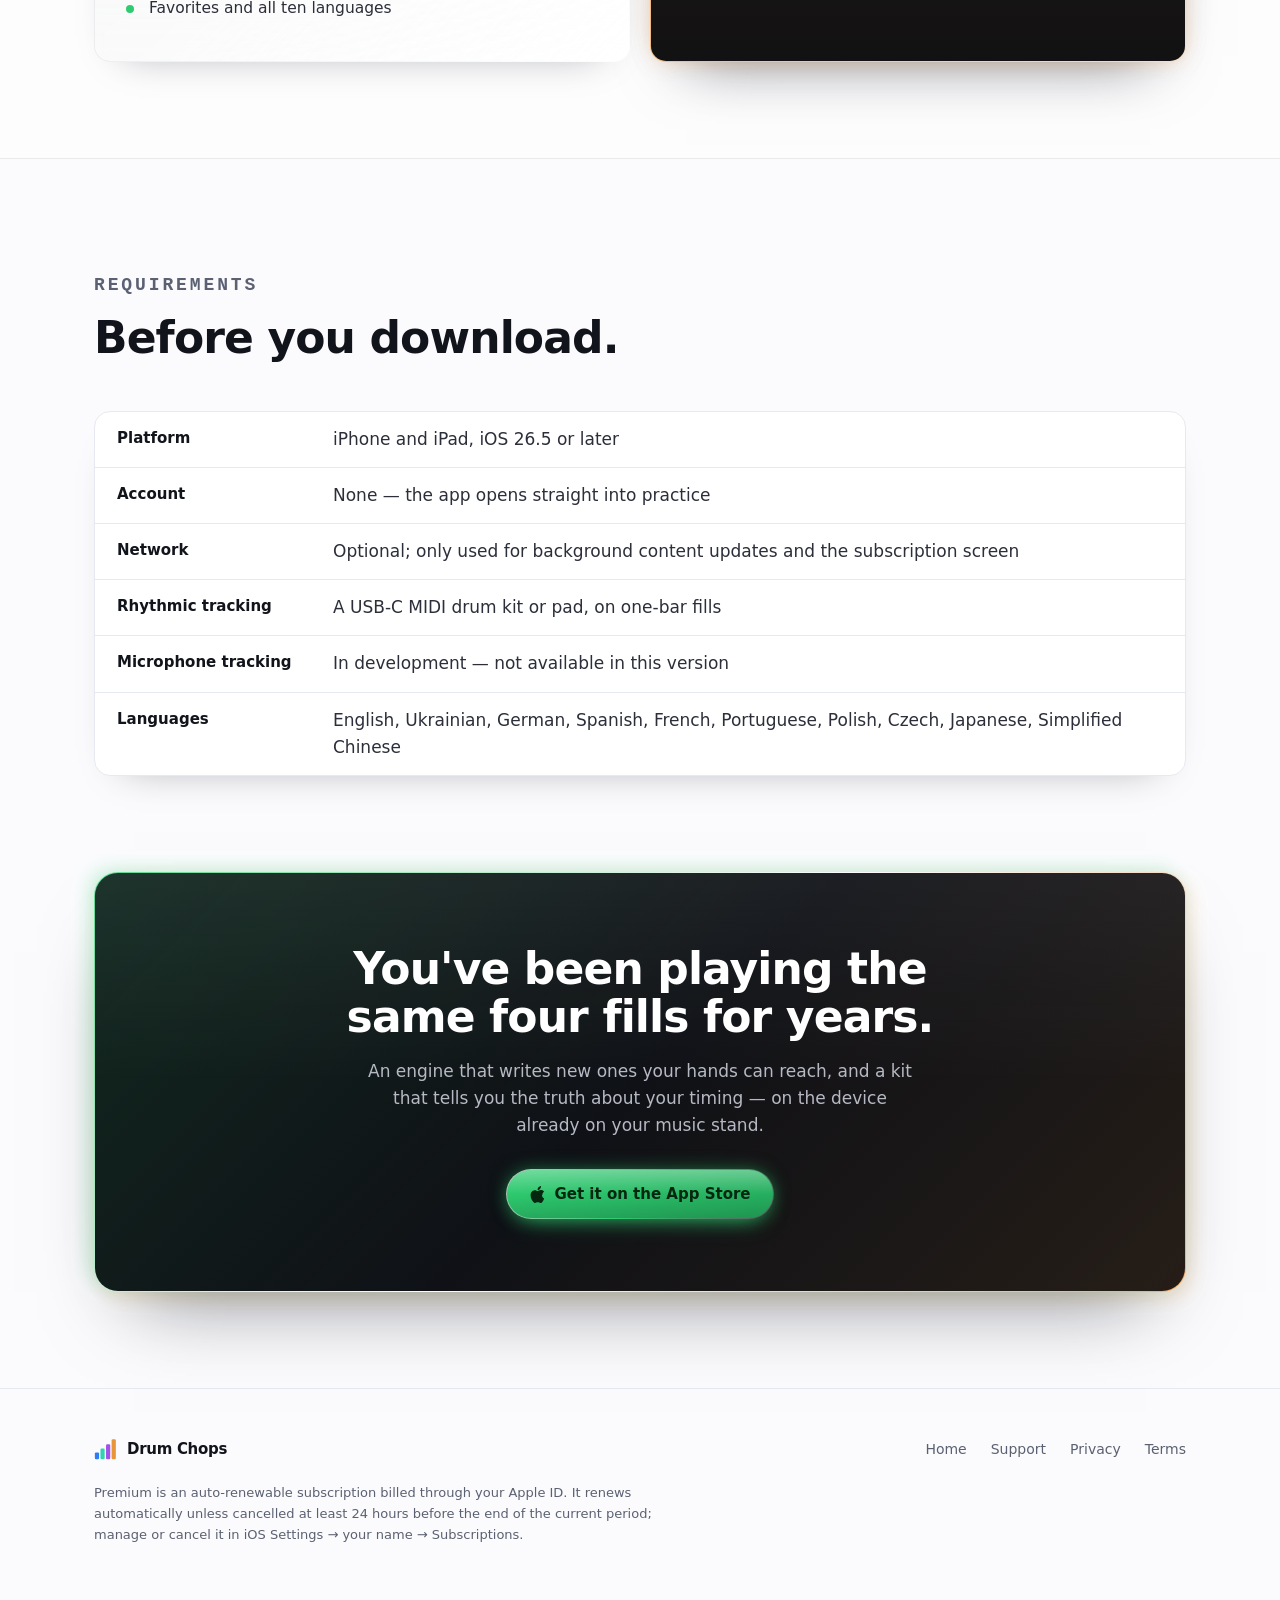
==== commit 3bcfdde3: "feat: drop curated fills from site copy and fix stale facts Curated fills are no longer offered in t" ====
--- a/app.html
+++ b/app.html
@@ -73,18 +73,15 @@
 
 
   /* ---------- REQUIREMENTS ---------- */
-  .spec { border-radius: var(--r); overflow: hidden; }
-  .spec .r { display: flex; gap: 16px; padding: 14px 22px; border-top: 1px solid var(--glass-hairline); flex-wrap: wrap; }
+  .spec { border: 1px solid var(--hairline); border-radius: var(--r); overflow: hidden; background: var(--surface); }
+  .spec .r { display: flex; gap: 16px; padding: 14px 22px; border-top: 1px solid var(--hairline); flex-wrap: wrap; }
   .spec .r:first-child { border-top: 0; }
   .spec .k { font-weight: 650; font-size: 15px; min-width: 200px; }
   .spec .v { color: var(--body); flex: 1; min-width: 220px; }
 
   .closer-wrap { padding-top: 0; }
   .cta-band .actions { display: flex; gap: 12px; justify-content: center; flex-wrap: wrap; margin-top: 30px; }
-  .cta-band .btn-ghost {
-    color: #fff; box-shadow: inset 0 1px 0 rgba(255,255,255,.08);
-    background: linear-gradient(180deg, rgba(255,255,255,.12), rgba(255,255,255,.03)) padding-box, linear-gradient(135deg, rgba(255,255,255,.4), rgba(255,255,255,.08)) border-box;
-  }
+  .cta-band .btn-ghost { color: #fff; border-color: #3A3D47; }
 </style>
 
 <!-- NAV -->
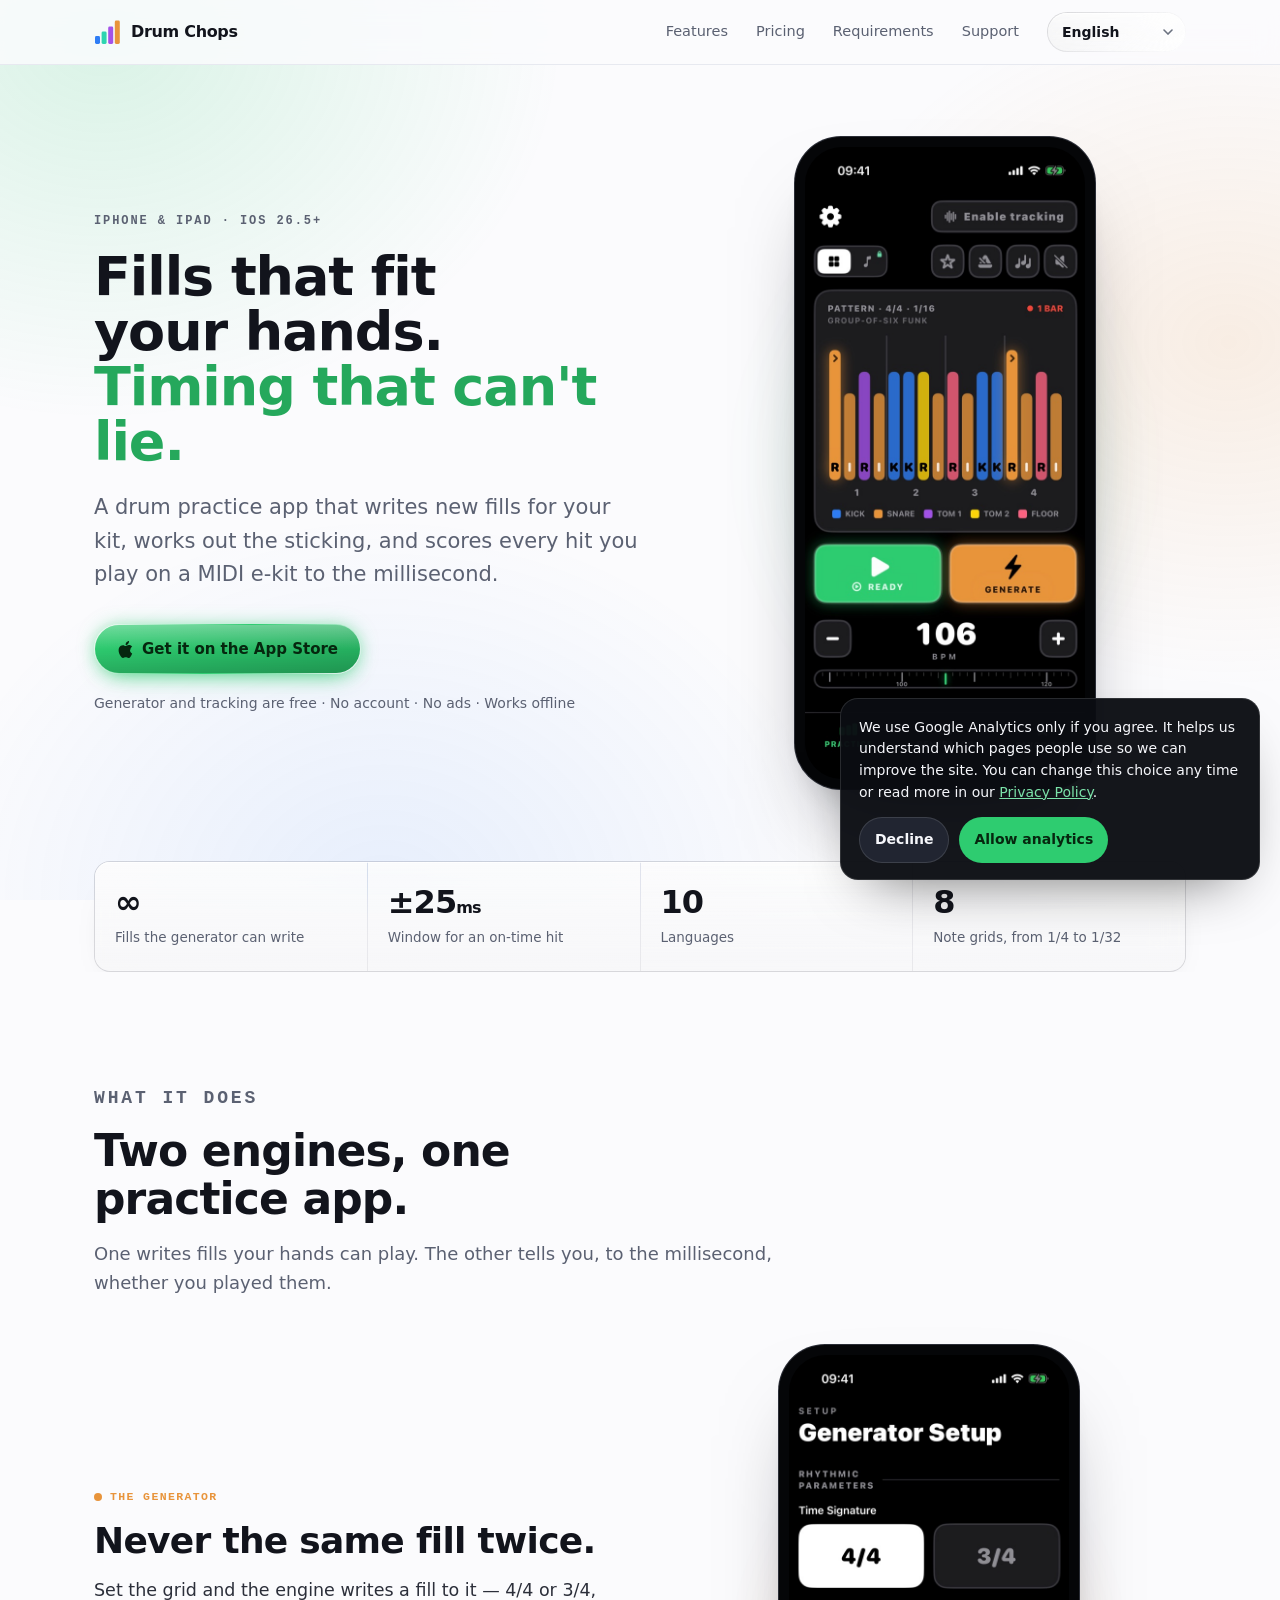
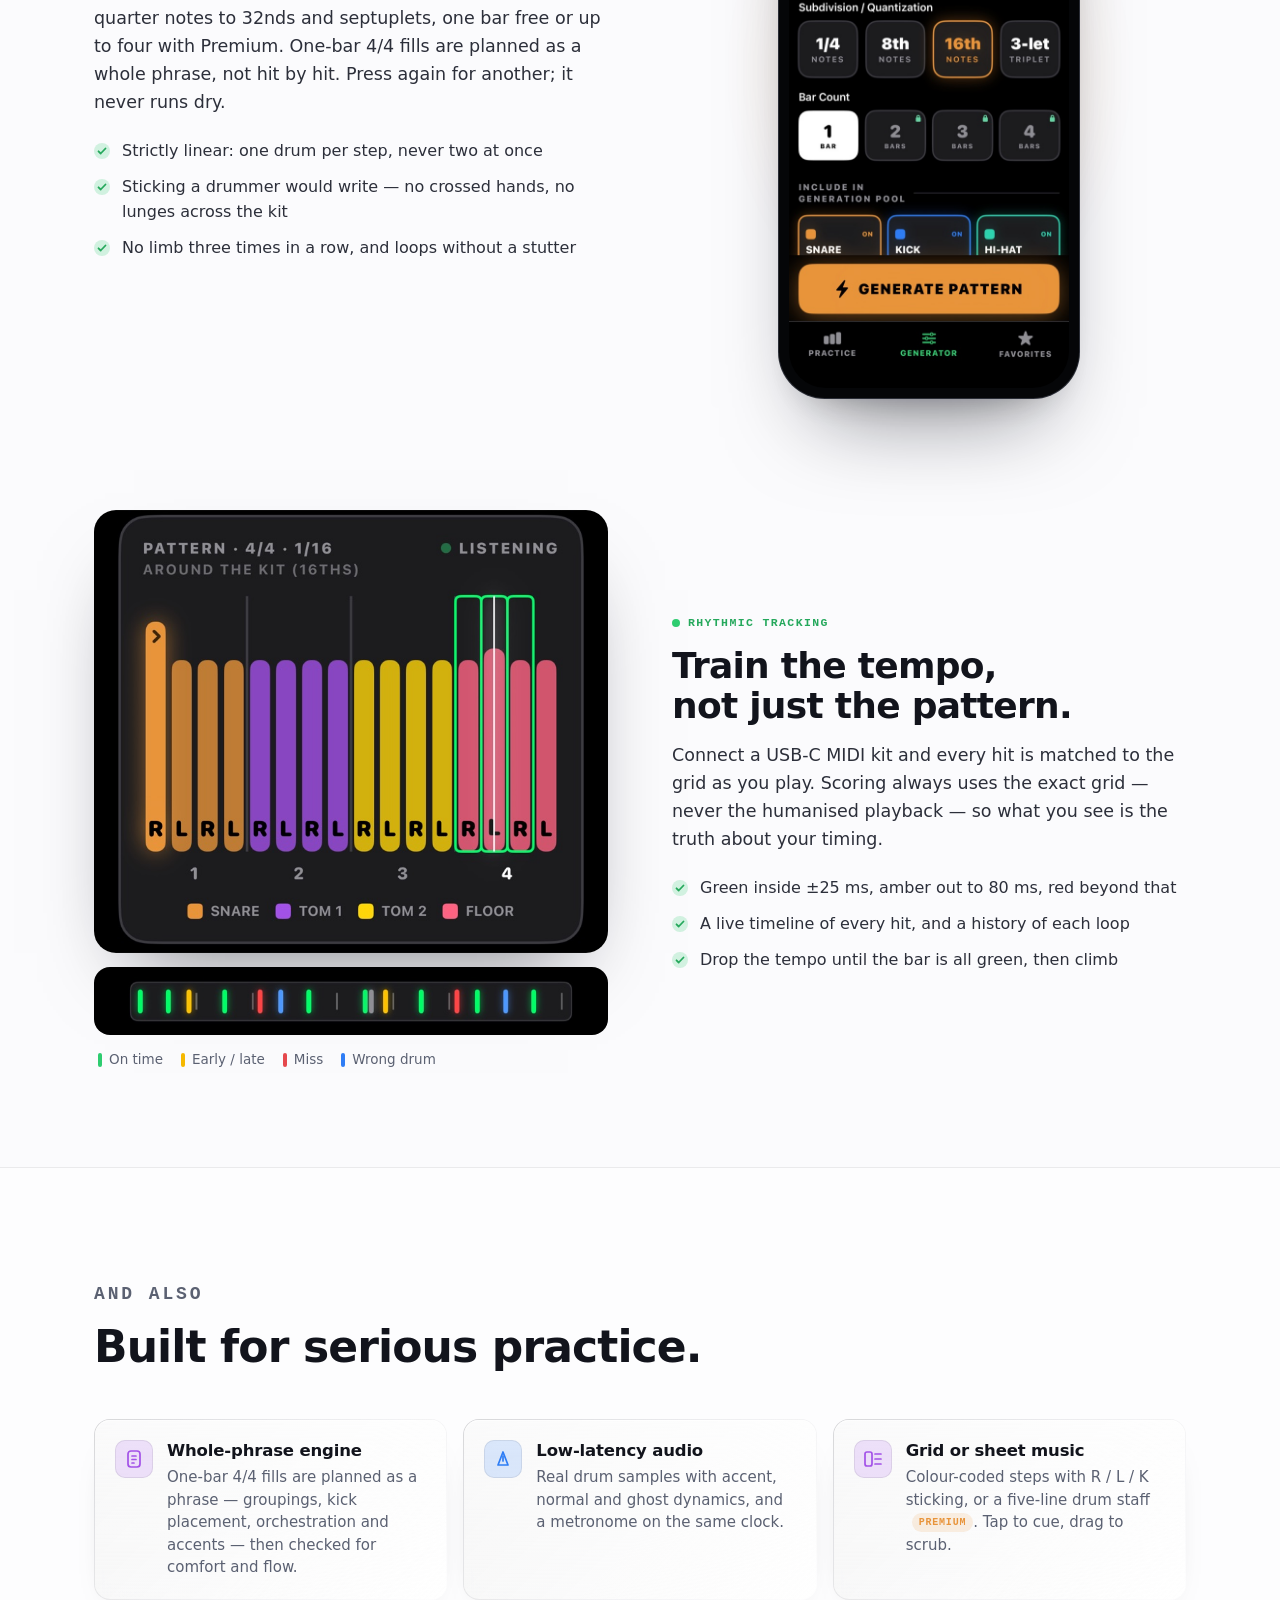
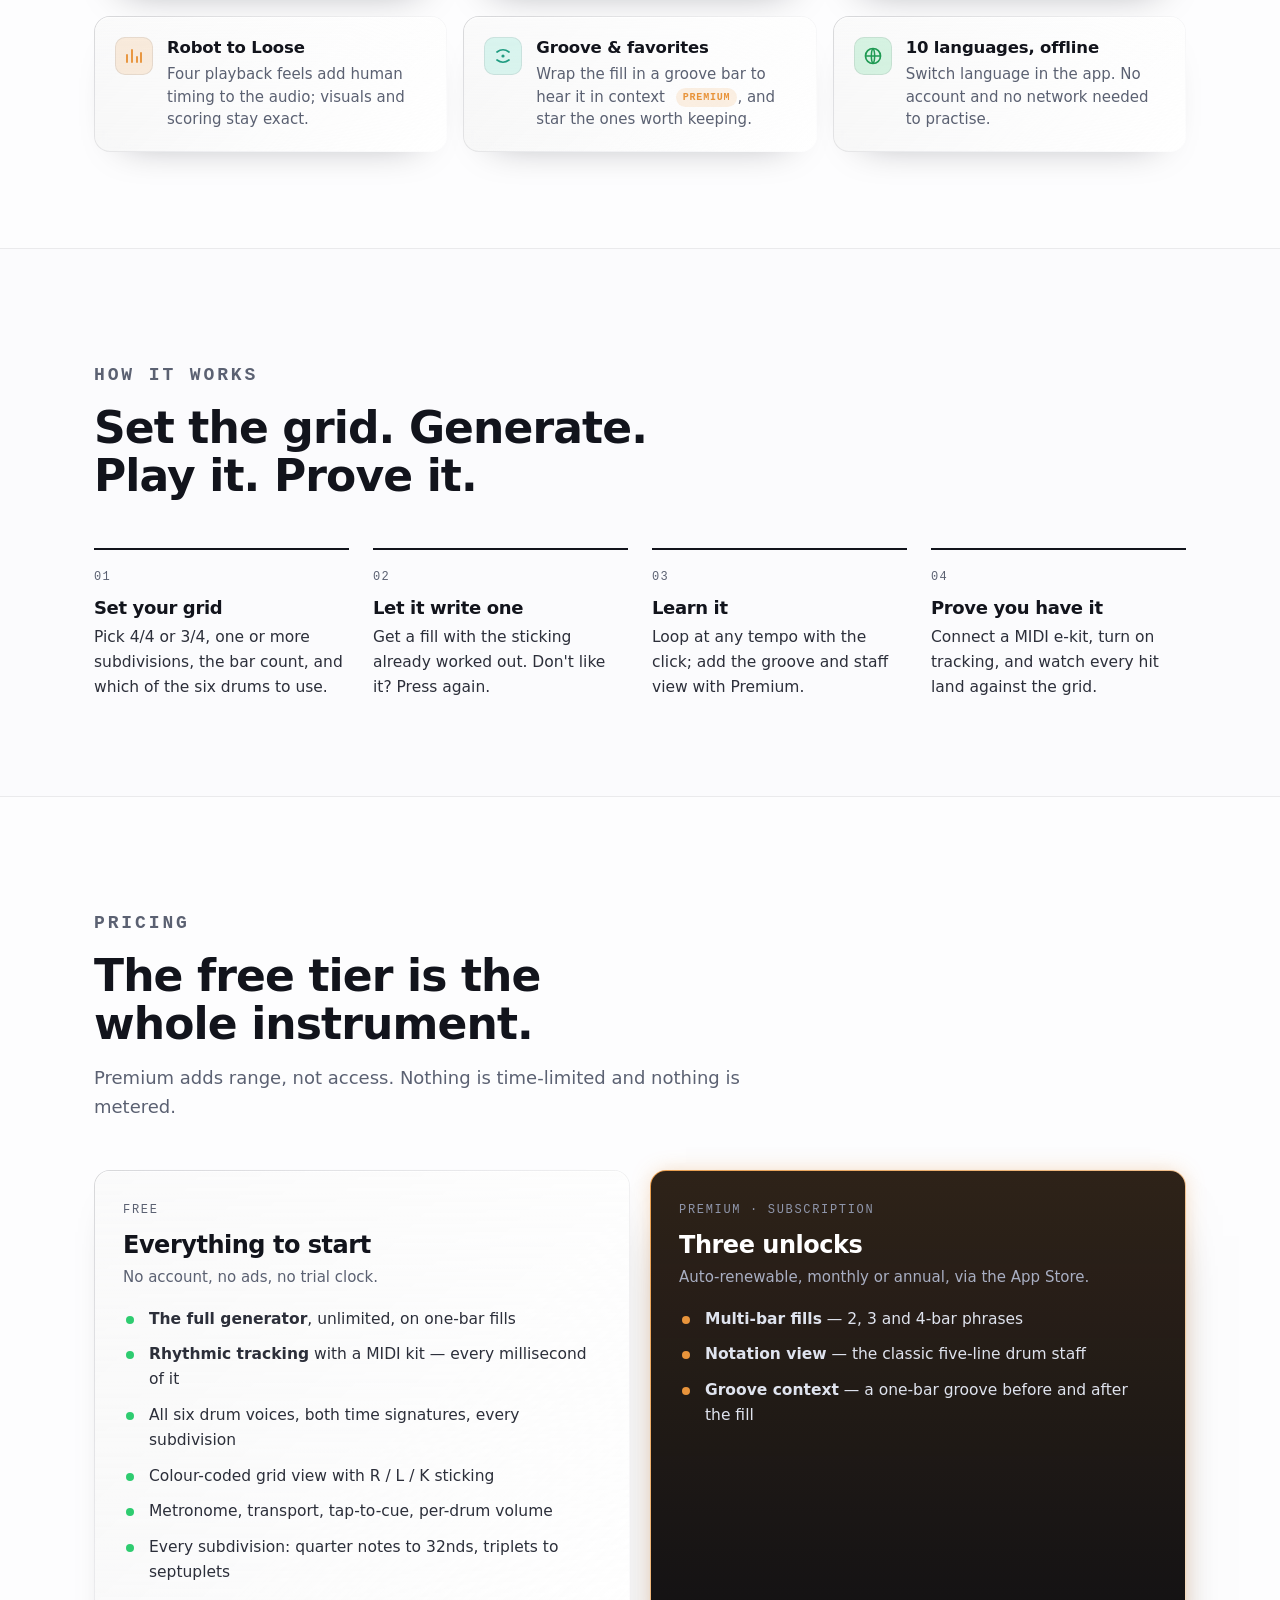
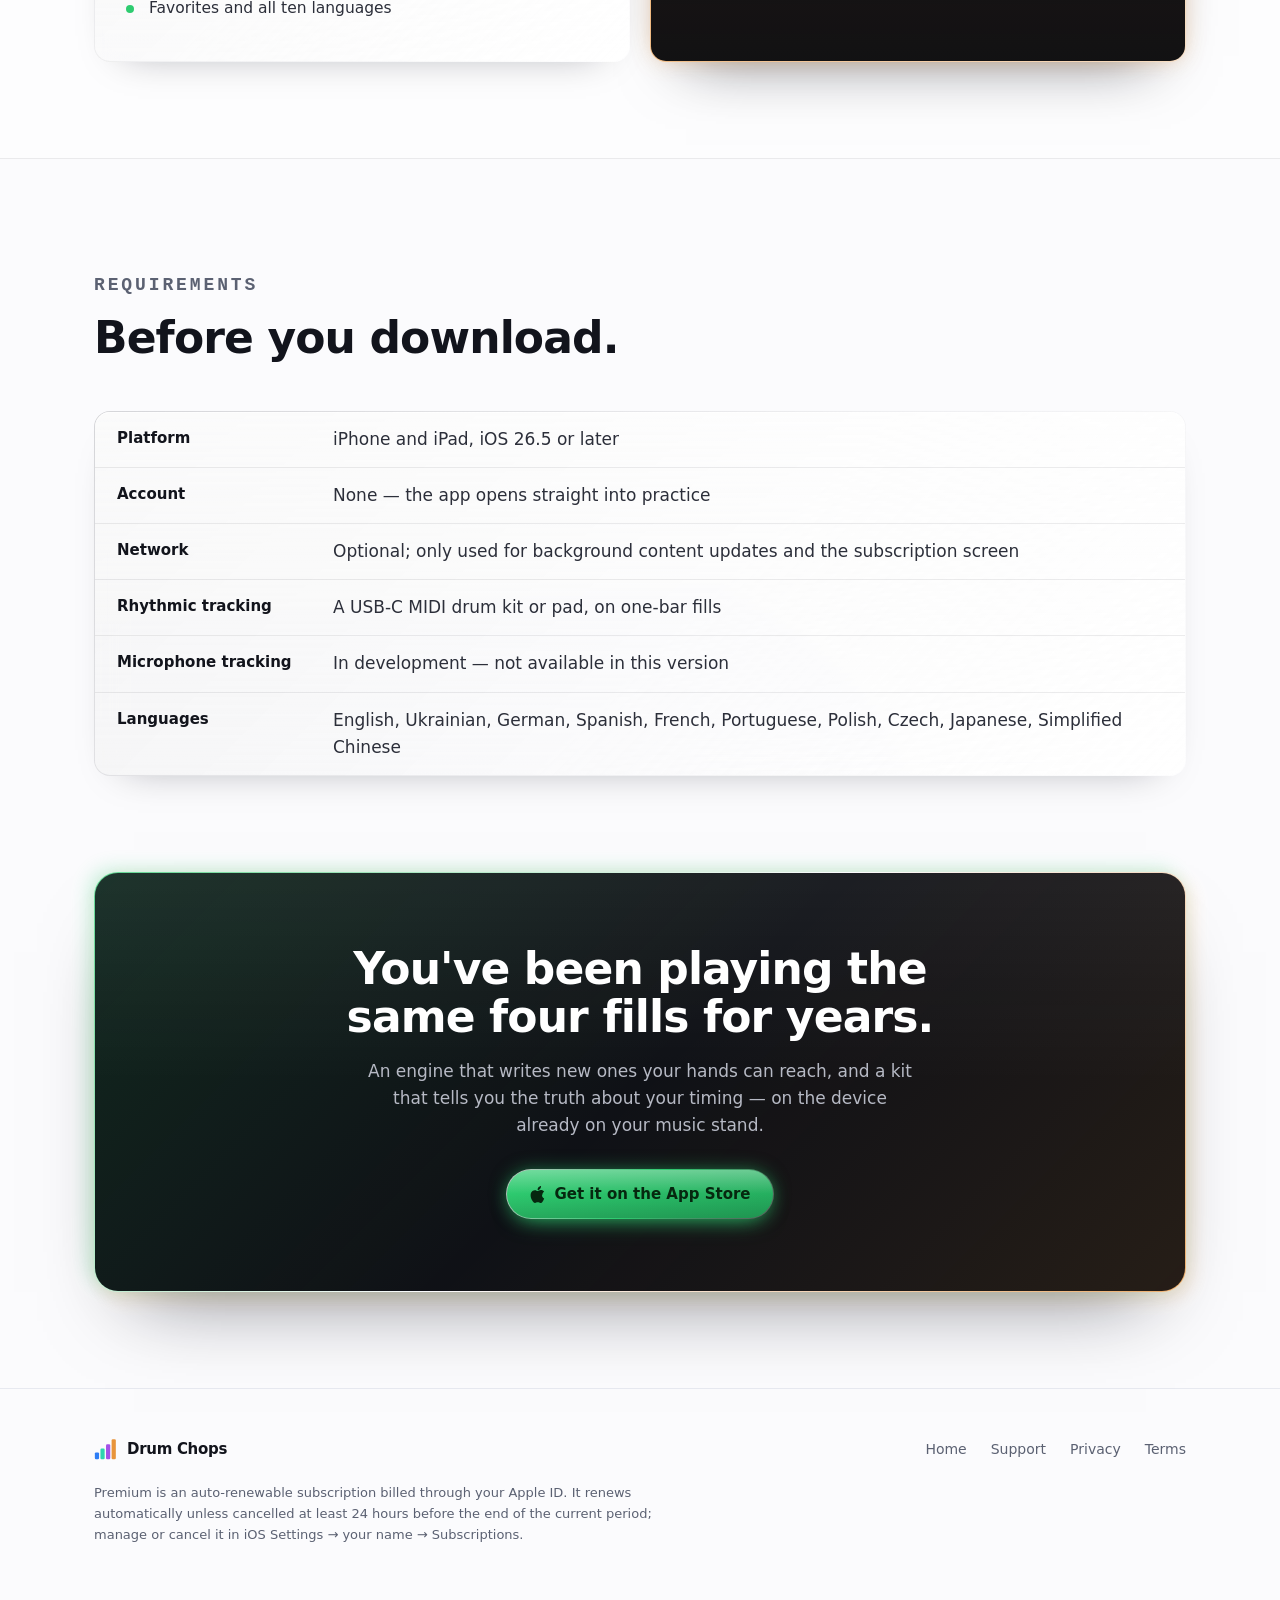
==== commit 9b6c92e2: "feat: drop curated fills from site copy and apply glass design (#19) * feat: drop curated fills from" ====
--- a/app.html
+++ b/app.html
@@ -73,15 +73,18 @@
 
 
   /* ---------- REQUIREMENTS ---------- */
-  .spec { border: 1px solid var(--hairline); border-radius: var(--r); overflow: hidden; background: var(--surface); }
-  .spec .r { display: flex; gap: 16px; padding: 14px 22px; border-top: 1px solid var(--hairline); flex-wrap: wrap; }
+  .spec { border-radius: var(--r); overflow: hidden; }
+  .spec .r { display: flex; gap: 16px; padding: 14px 22px; border-top: 1px solid var(--glass-hairline); flex-wrap: wrap; }
   .spec .r:first-child { border-top: 0; }
   .spec .k { font-weight: 650; font-size: 15px; min-width: 200px; }
   .spec .v { color: var(--body); flex: 1; min-width: 220px; }
 
   .closer-wrap { padding-top: 0; }
   .cta-band .actions { display: flex; gap: 12px; justify-content: center; flex-wrap: wrap; margin-top: 30px; }
-  .cta-band .btn-ghost { color: #fff; border-color: #3A3D47; }
+  .cta-band .btn-ghost {
+    color: #fff; box-shadow: inset 0 1px 0 rgba(255,255,255,.08);
+    background: linear-gradient(180deg, rgba(255,255,255,.12), rgba(255,255,255,.03)) padding-box, linear-gradient(135deg, rgba(255,255,255,.4), rgba(255,255,255,.08)) border-box;
+  }
 </style>
 
 <!-- NAV -->
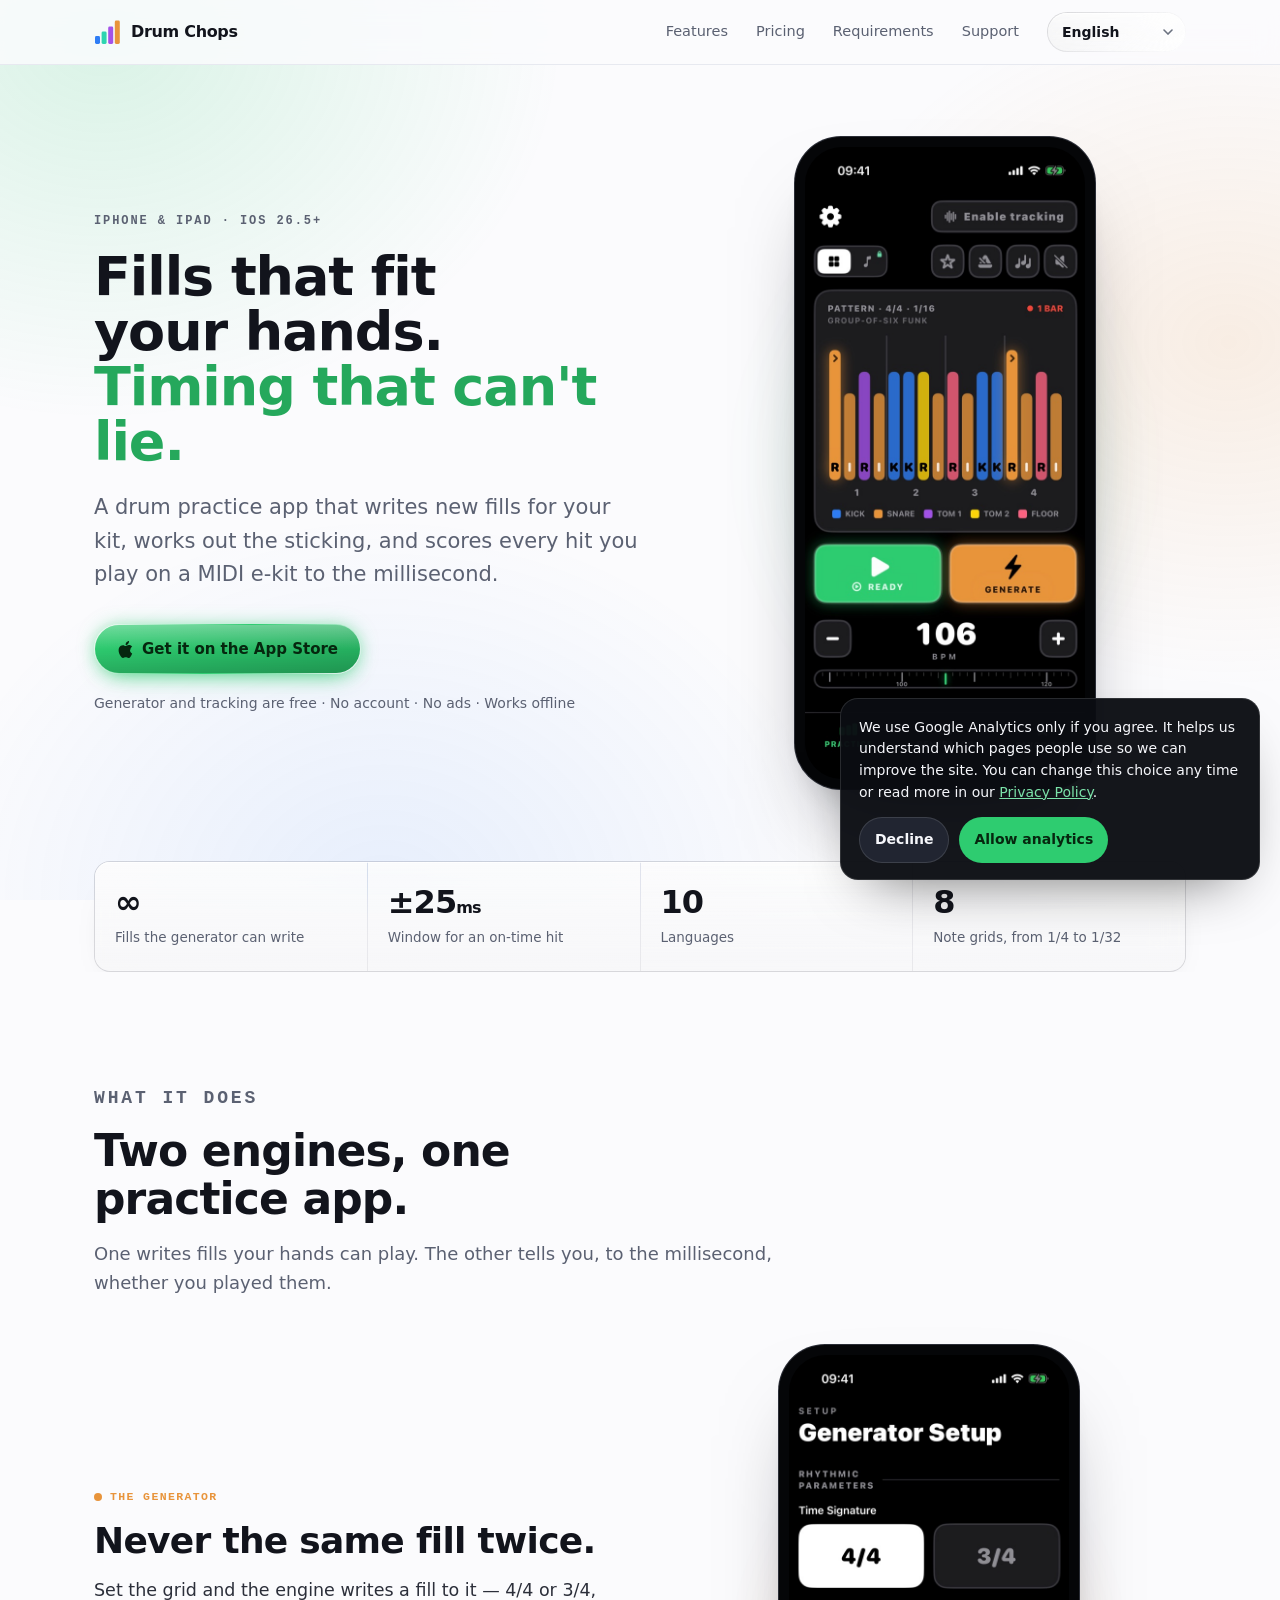
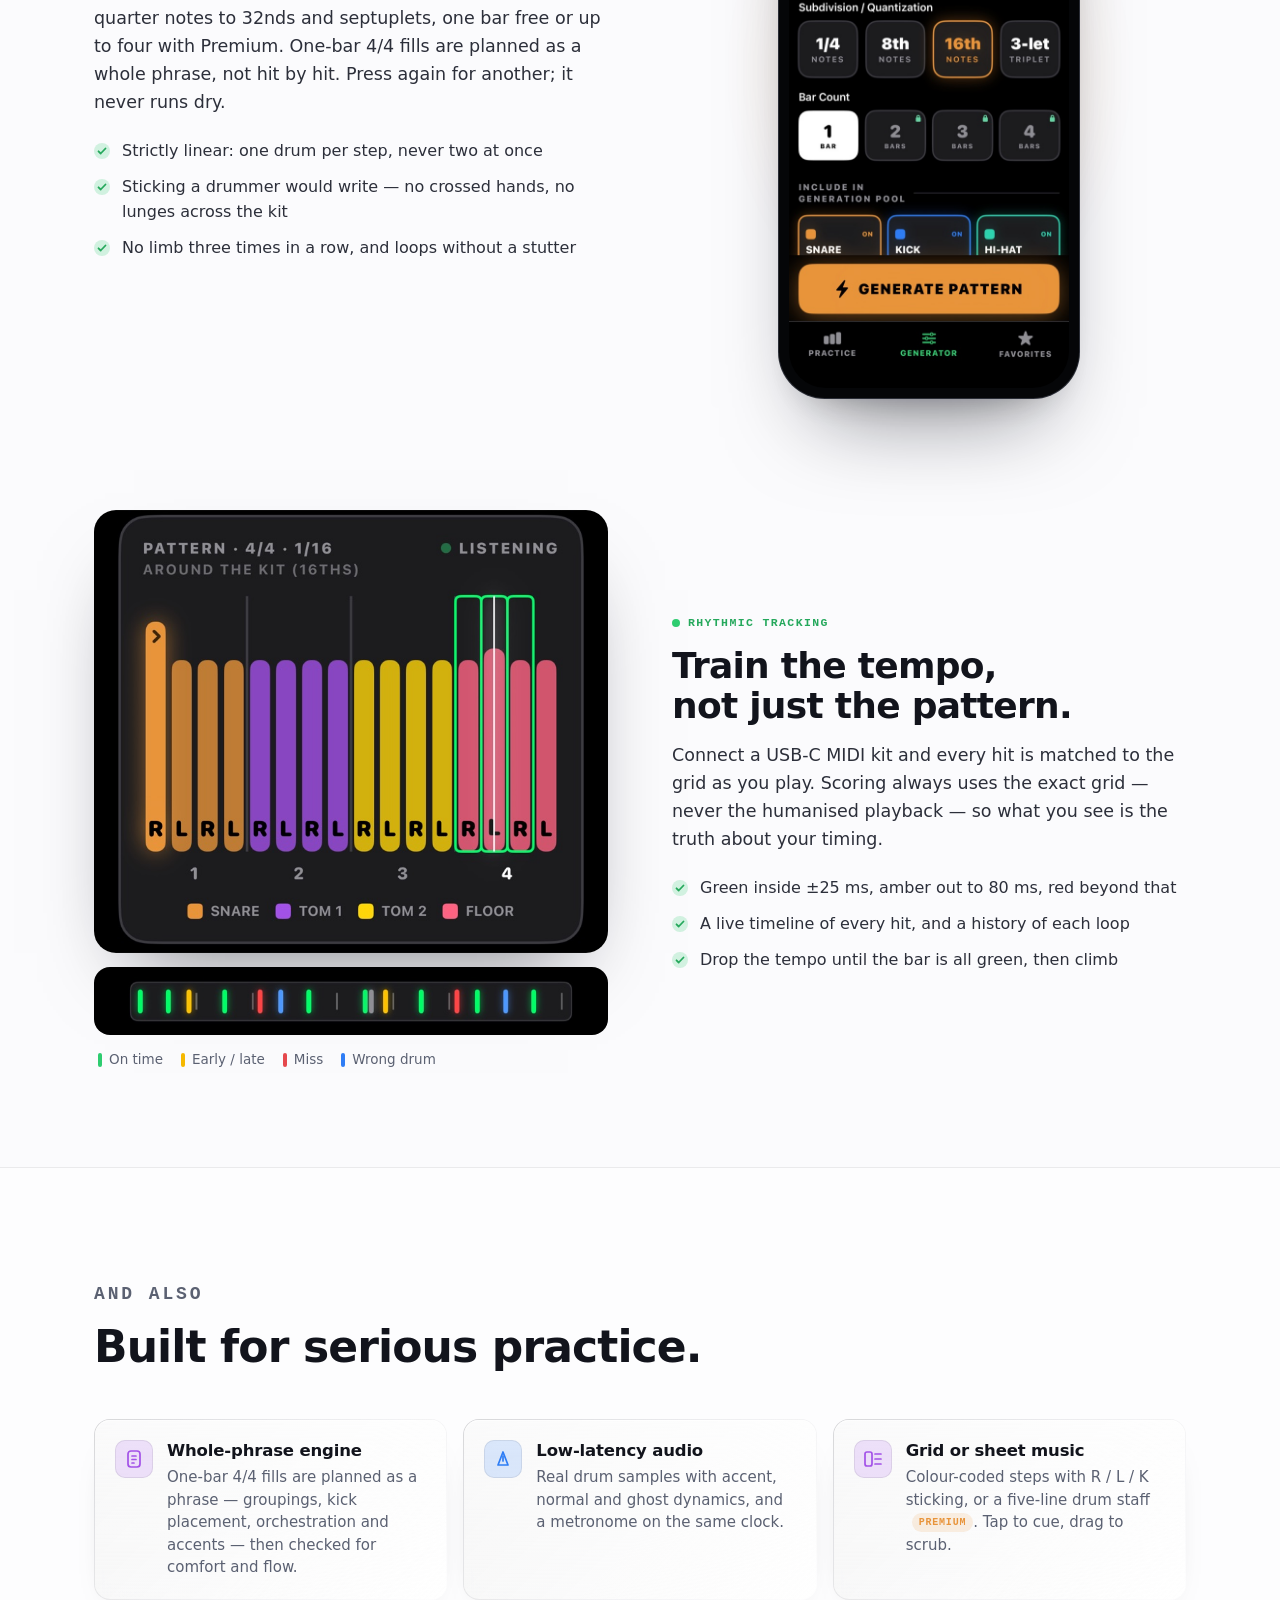
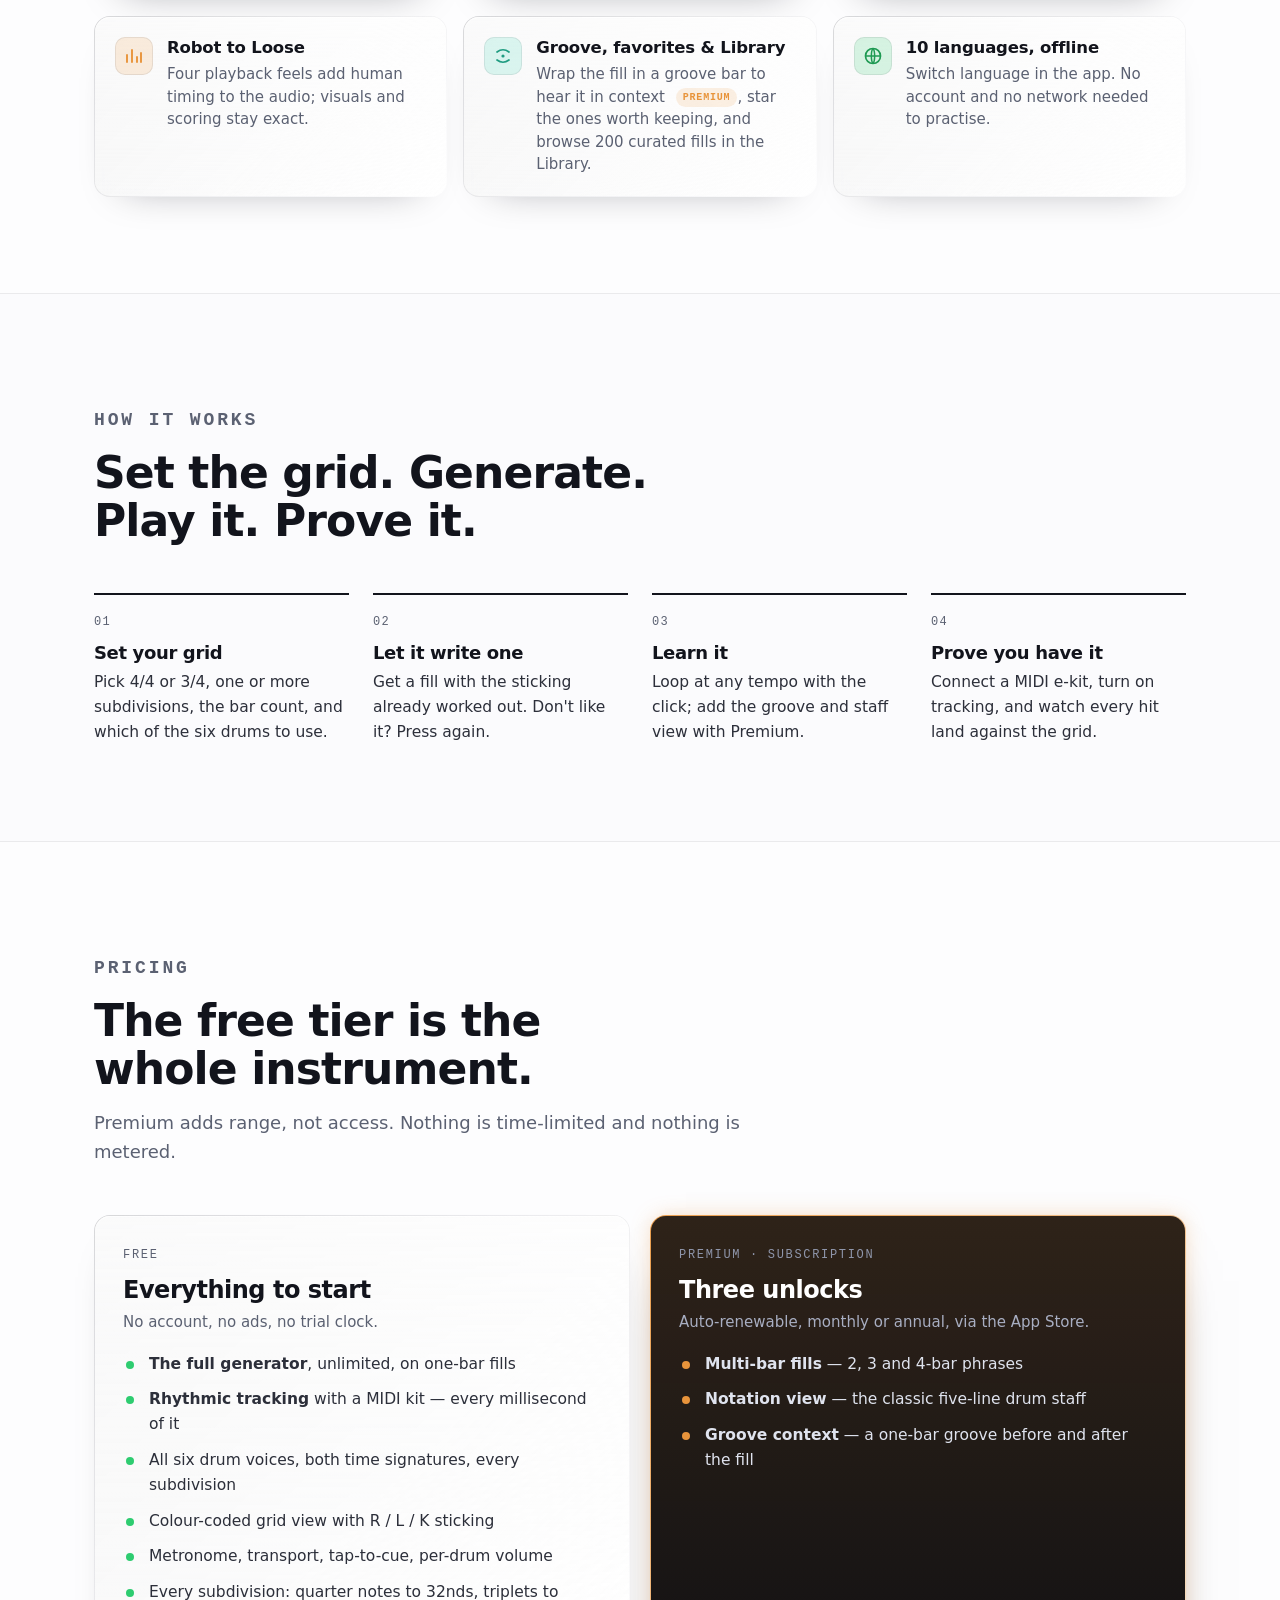
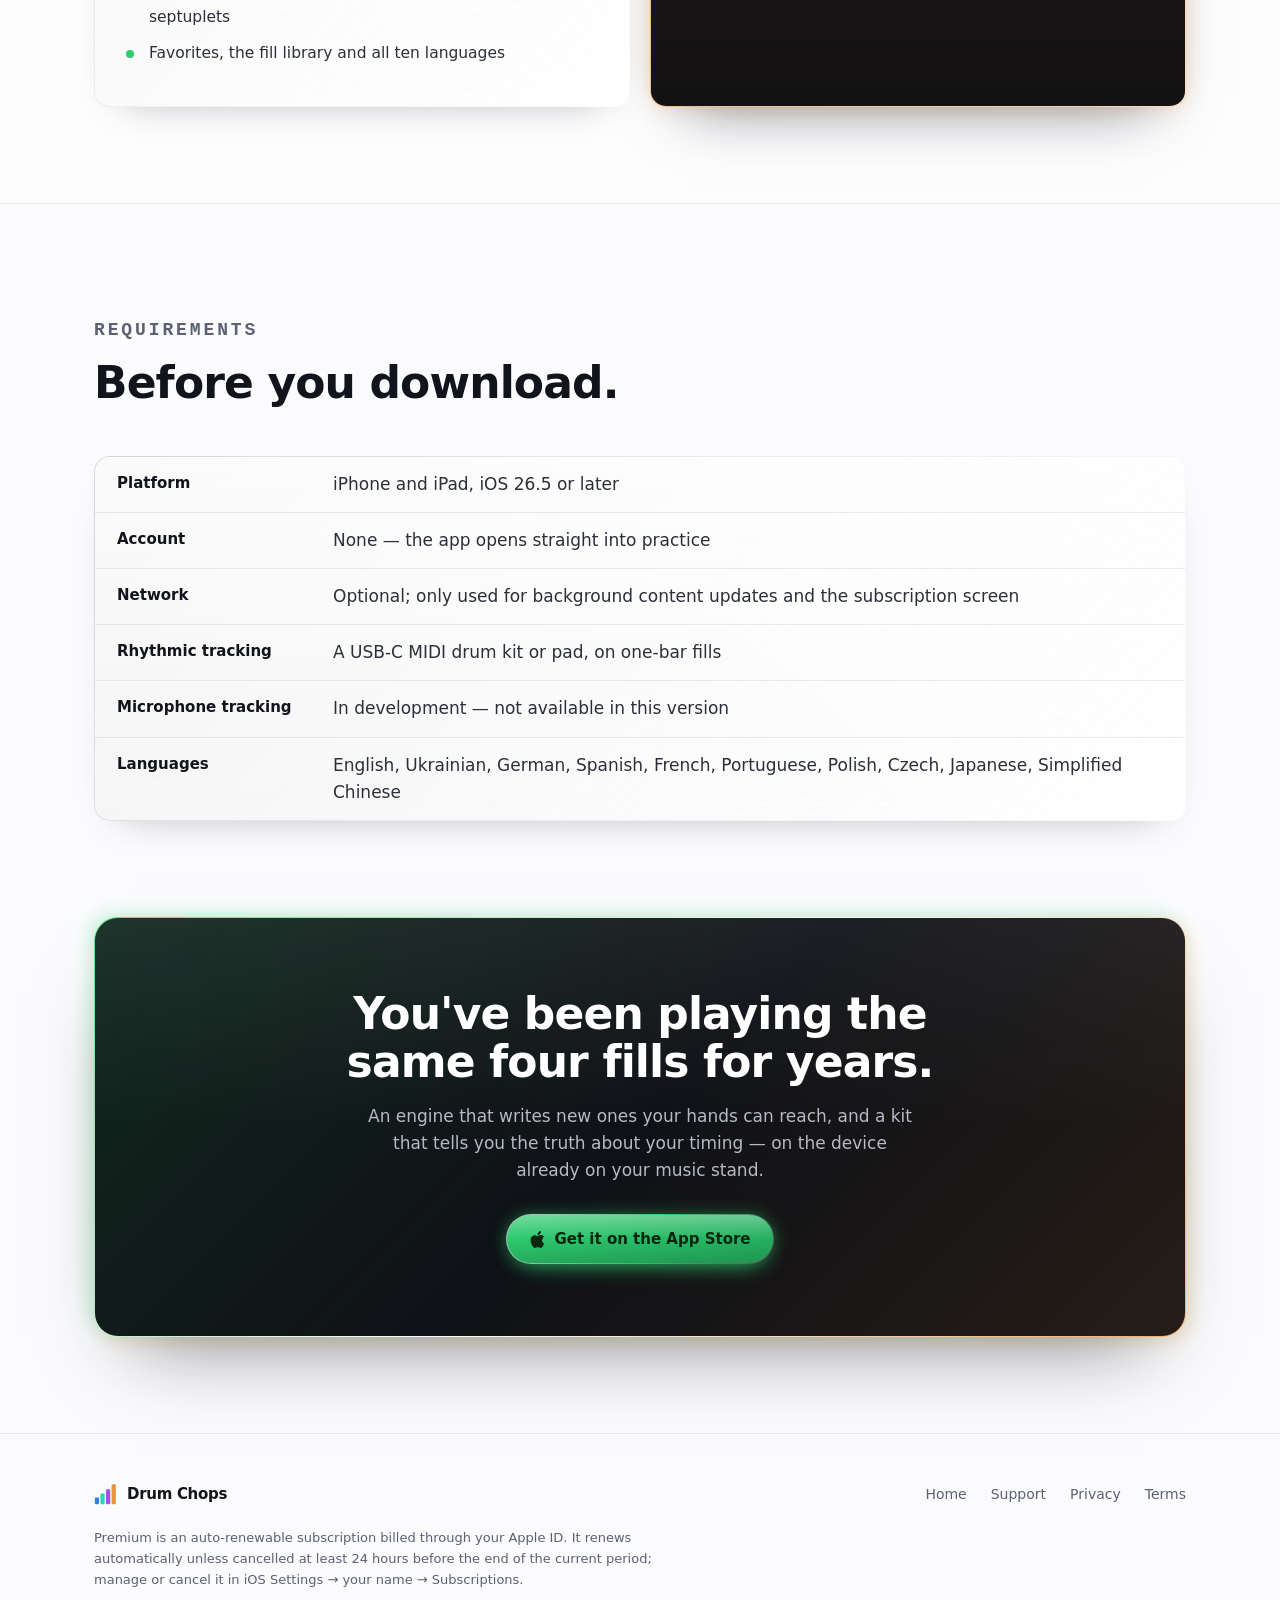
==== commit e5dfc161: "feat: add the curated fill Library to the site copy The app's Favorites tab now has a Library view (" ====
--- a/app.html
+++ b/app.html
@@ -228,7 +228,7 @@
       </div>
       <div class="mini">
         <div class="ico" style="background:color-mix(in srgb,var(--hihat) 16%,transparent)"><svg width="20" height="20" viewBox="0 0 20 20" fill="none" aria-hidden="true"><path d="M4 6c4-3 8-3 12 0M4 14c4 3 8 3 12 0" stroke="#1F9C81" stroke-width="1.7" stroke-linecap="round"/><circle cx="10" cy="10" r="1.6" fill="#1F9C81"/></svg></div>
-        <div><h3 data-i18n="app.groove_favorites">Groove &amp; favorites</h3><p data-i18n="app.wrap_the_fill_in_a">Wrap the fill in a groove bar to hear it in context <span class="pro-chip">Premium</span>, and star the ones worth keeping.</p></div>
+        <div><h3 data-i18n="app.groove_favorites_library">Groove, favorites &amp; Library</h3><p data-i18n="app.wrap_the_fill_star_browse_library">Wrap the fill in a groove bar to hear it in context <span class="pro-chip">Premium</span>, star the ones worth keeping, and browse 200 curated fills in the Library.</p></div>
       </div>
       <div class="mini">
         <div class="ico" style="background:color-mix(in srgb,var(--green) 18%,transparent)"><svg width="20" height="20" viewBox="0 0 20 20" fill="none" aria-hidden="true"><circle cx="10" cy="10" r="7.5" stroke="#1F9A53" stroke-width="1.7"/><path d="M2.5 10h15M10 2.5c2.2 2.3 2.2 12.7 0 15M10 2.5c-2.2 2.3-2.2 12.7 0 15" stroke="#1F9A53" stroke-width="1.5"/></svg></div>
@@ -290,7 +290,7 @@
           <li data-i18n="app.colour_coded_grid_view_with">Colour-coded grid view with R / L / K sticking</li>
           <li data-i18n="app.metronome_transport_tap_to_cue">Metronome, transport, tap-to-cue, per-drum volume</li>
           <li data-i18n="common.every_subdivision_quarter_to_32nd">Every subdivision: quarter notes to 32nds, triplets to septuplets</li>
-          <li data-i18n="app.favorites_and_all_ten_languages">Favorites and all ten languages</li>
+          <li data-i18n="app.favorites_library_and_all_ten_languages">Favorites, the fill library and all ten languages</li>
         </ul>
       </div>
       <div class="tier pro">
